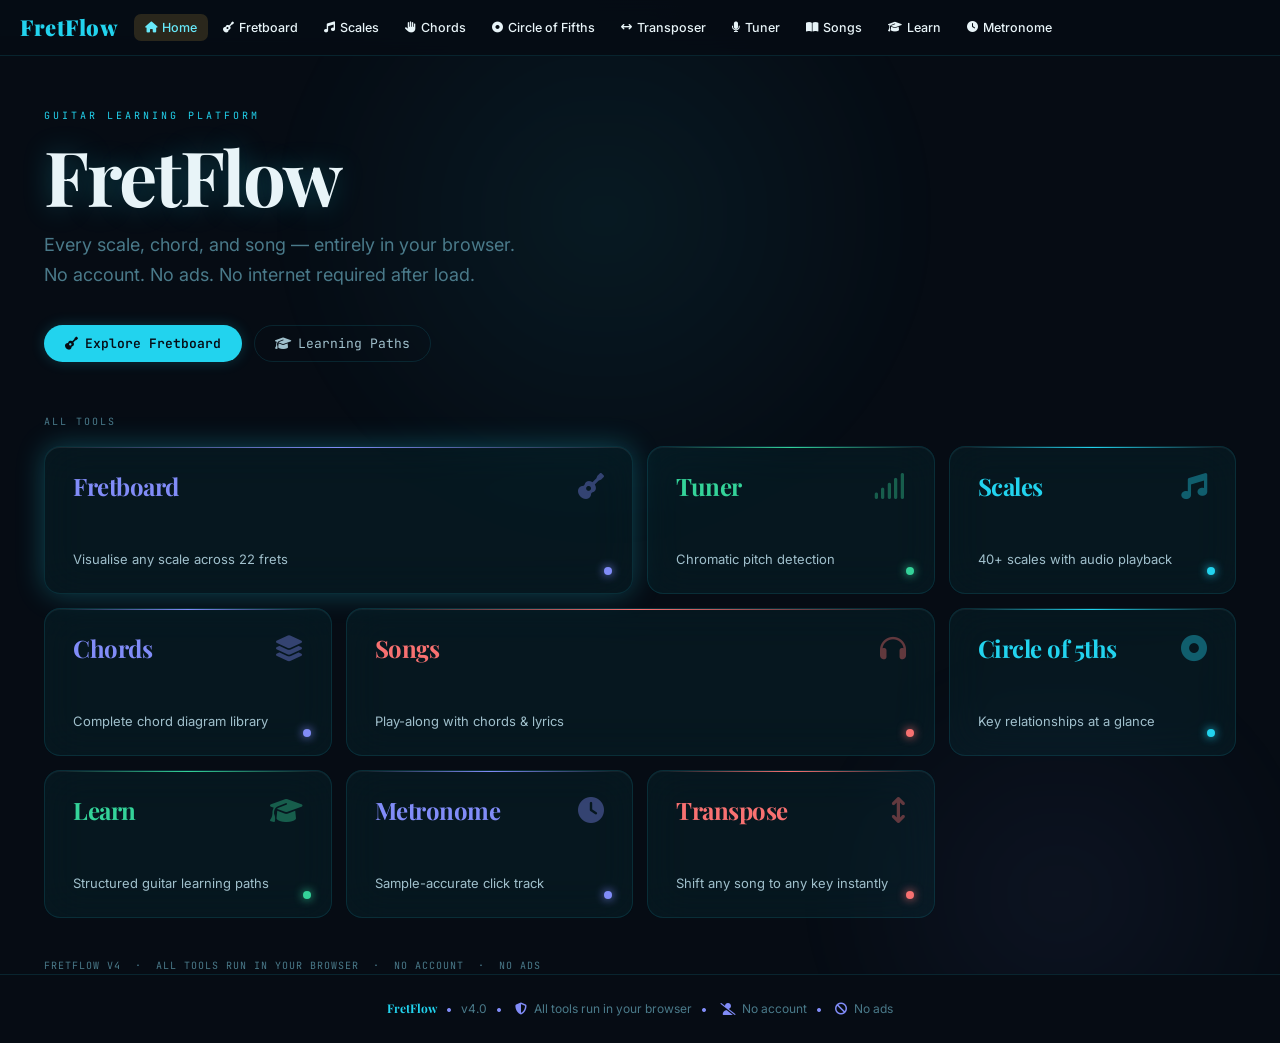
==== fretflow.html @ 8a2d7b0e "Initial commit of FretFlow guitar learning app Co-Authored-By: Claude Sonnet 4.6 <noreply@anthropic." ====
<!DOCTYPE html>
<html lang="en">
<head>
<meta charset="UTF-8">
<meta name="viewport" content="width=device-width, initial-scale=1.0">
<title>FretFlow — Guitar Learning Platform</title>
<link rel="preconnect" href="https://fonts.googleapis.com">
<link rel="preconnect" href="https://fonts.gstatic.com" crossorigin>
<link href="https://fonts.googleapis.com/css2?family=Playfair+Display:wght@400;700;900&family=Inter:wght@300;400;500;600&family=JetBrains+Mono:wght@400;500&display=swap" rel="stylesheet">
<link rel="stylesheet" href="https://cdnjs.cloudflare.com/ajax/libs/font-awesome/6.5.1/css/all.min.css">
<style>
/* ─── DESIGN TOKENS — ARCTIC GLASS ─────────────────────────────────────── */
:root {
  /* Old token names retained so existing CSS still works,
     but they now point to Arctic values. */
  --wood-dark:      #060c14;                  /* page background */
  --wood-mid:       #0c1825;                  /* card base */
  --wood-light:     #122436;                  /* card hover */
  --wood-grain:     #0f1d2e;                  /* button base */
  --wood-highlight: #1a3047;                  /* button hover */
  --mahogany:       #818cf8;                  /* accent dark → indigo */
  --walnut:         #818cf8;                  /* scale-note dots → indigo */
  --maple:          #a0c0cc;                  /* secondary highlight */
  --spruce:         #e8f4f8;                  /* text on dark */
  --cream:          #e8f4f8;                  /* primary text */
  --parchment:      #e8f4f8;                  /* input text */
  --gold:           #22d3ee;                  /* primary accent → cyan */
  --gold-bright:    #67e8f9;                  /* hover accent */
  --gold-glow:      #5eead4;                  /* glow */
  --amber:          #34d399;                  /* secondary → success green */
  --rust:           #f87171;                  /* danger / flamenco */
  --copper:         #818cf8;                  /* tertiary → indigo */
  --string-color:   #22d3ee;                  /* fretboard strings → cyan */
  --text-primary:   #060c14;                  /* on light surfaces */
  --text-sec:       #a0c0cc;
  --text-muted:     #4a7a8a;
  --text-light:     #a0c0cc;
  --text-on-dark:   #e8f4f8;
  --border-warm:    rgba(34,211,238,0.12);
  --border-gold:    rgba(34,211,238,0.30);
}

/* ─── RESET & BASE ──────────────────────────────────────────────────────── */
*, *::before, *::after { box-sizing: border-box; margin: 0; padding: 0; }

html { scroll-behavior: smooth; }

body {
  font-family: 'Inter', sans-serif;
  font-size: 14px;
  background-color: var(--wood-dark);
  background-image:
    radial-gradient(ellipse 80% 50% at 20% 0%,   rgba(34,211,238,0.05) 0%, transparent 60%),
    radial-gradient(ellipse 60% 40% at 90% 100%, rgba(129,140,248,0.04) 0%, transparent 60%);
  background-attachment: fixed;
  color: var(--cream);
  min-height: 100vh;
  line-height: 1.6;
}

/* ─── SCROLLBAR ─────────────────────────────────────────────────────────── */
::-webkit-scrollbar { width: 6px; height: 6px; }
::-webkit-scrollbar-track { background: var(--wood-dark); }
::-webkit-scrollbar-thumb { background: var(--wood-grain); border-radius: 3px; }
::-webkit-scrollbar-thumb:hover { background: var(--walnut); }

/* ─── TYPOGRAPHY ────────────────────────────────────────────────────────── */
h1, h2, h3, h4 { font-family: 'Playfair Display', serif; font-weight: 700; color: var(--cream); }
.mono { font-family: 'JetBrains Mono', monospace; }

/* ─── NAV ───────────────────────────────────────────────────────────────── */
nav {
  position: sticky;
  top: 0;
  z-index: 200;
  background: rgba(6,12,20,0.88);
  backdrop-filter: blur(20px);
  -webkit-backdrop-filter: blur(20px);
  border-bottom: 1px solid var(--border-warm);
  padding: 0 20px;
  display: flex;
  align-items: center;
  gap: 4px;
  min-height: 56px;
  overflow-x: auto;
}

.nav-logo {
  font-family: 'Playfair Display', serif;
  font-weight: 900;
  font-size: 22px;
  color: var(--gold);
  letter-spacing: 0.5px;
  margin-right: 12px;
  white-space: nowrap;
  flex-shrink: 0;
}

.nav-btn {
  display: inline-flex;
  align-items: center;
  gap: 5px;
  padding: 6px 11px;
  border: none;
  background: transparent;
  color: var(--spruce);
  font-family: 'Inter', sans-serif;
  font-size: 12.5px;
  font-weight: 500;
  border-radius: 7px;
  cursor: pointer;
  transition: all 0.2s;
  white-space: nowrap;
  flex-shrink: 0;
}
.nav-btn:hover { background: rgba(212,164,67,0.12); color: var(--gold); }
.nav-btn.active { background: rgba(212,164,67,0.18); color: var(--gold-bright); }
.nav-btn i { font-size: 11px; }

/* ─── SECTIONS ──────────────────────────────────────────────────────────── */
section { display: none; }
section.active { display: block; animation: fadeUp 0.3s ease; }

@keyframes fadeUp {
  from { opacity: 0; transform: translateY(10px); }
  to   { opacity: 1; transform: translateY(0); }
}

.container { max-width: 1200px; margin: 0 auto; padding: 32px 20px; }

/* ─── CARDS ─────────────────────────────────────────────────────────────── */
.card {
  position: relative;
  background: linear-gradient(135deg, var(--wood-mid), var(--wood-light));
  border: 1px solid var(--border-warm);
  border-radius: 12px;
  overflow: hidden;
}
.card::before {
  content: '';
  position: absolute;
  top: 0; left: 0; right: 0;
  height: 1px;
  background: linear-gradient(90deg, transparent, var(--gold), transparent);
}

/* ─── BUTTONS ───────────────────────────────────────────────────────────── */
.btn {
  display: inline-flex;
  align-items: center;
  gap: 7px;
  padding: 9px 18px;
  border: none;
  border-radius: 8px;
  font-family: 'Inter', sans-serif;
  font-size: 13px;
  font-weight: 600;
  cursor: pointer;
  transition: all 0.2s;
  text-decoration: none;
}
.btn-gold {
  background: linear-gradient(135deg, var(--amber), var(--gold));
  color: var(--wood-dark);
}
.btn-gold:hover { background: linear-gradient(135deg, var(--gold), var(--gold-bright)); transform: translateY(-1px); }
.btn-wood {
  background: linear-gradient(135deg, var(--wood-grain), var(--wood-highlight));
  color: var(--cream);
  border: 1px solid var(--border-warm);
}
.btn-wood:hover { border-color: var(--border-gold); transform: translateY(-1px); }
.btn-ghost {
  background: transparent;
  color: var(--text-muted);
  border: 1px solid var(--border-warm);
}
.btn-ghost:hover { border-color: var(--border-gold); color: var(--gold); }

/* ═══════════════════════════════════════════════════════════════════════════
   SECTION 1: HOME
══════════════════════════════════════════════════════════════════════════════ */

/* Hero */
.hero {
  text-align: center;
  padding: 64px 20px 48px;
  position: relative;
  overflow: hidden;
}

/* Animated guitar body silhouette */
.guitar-silhouette {
  width: 180px;
  height: 220px;
  margin: 0 auto 40px;
  position: relative;
  animation: breathe 4s ease-in-out infinite;
}

@keyframes breathe {
  0%, 100% { transform: scale(1); }
  50%       { transform: scale(1.04); }
}

.guitar-body {
  position: absolute;
  left: 50%;
  transform: translateX(-50%);
}
/* Lower bout */
.guitar-body .lower {
  width: 140px;
  height: 130px;
  background: radial-gradient(ellipse at 40% 38%, var(--wood-highlight) 0%, var(--wood-mid) 55%, var(--wood-dark) 100%);
  border-radius: 50%;
  border: 2px solid var(--border-gold);
  top: 88px;
  left: 50%;
  transform: translateX(-50%);
  position: absolute;
  box-shadow: 0 0 32px rgba(212,164,67,0.08), inset 0 1px 0 rgba(212,164,67,0.15);
}
/* Upper bout */
.guitar-body .upper {
  width: 108px;
  height: 100px;
  background: radial-gradient(ellipse at 40% 38%, var(--wood-highlight) 0%, var(--wood-mid) 55%, var(--wood-dark) 100%);
  border-radius: 50%;
  border: 2px solid var(--border-gold);
  top: 12px;
  left: 50%;
  transform: translateX(-50%);
  position: absolute;
  box-shadow: 0 0 24px rgba(212,164,67,0.07), inset 0 1px 0 rgba(212,164,67,0.12);
}
/* Waist */
.guitar-body .waist {
  width: 60px;
  height: 36px;
  background: linear-gradient(180deg, var(--wood-mid) 0%, var(--wood-dark) 100%);
  border-left: 2px solid var(--border-gold);
  border-right: 2px solid var(--border-gold);
  top: 90px;
  left: 50%;
  transform: translateX(-50%);
  position: absolute;
}
/* Sound hole */
.guitar-body .soundhole {
  width: 40px;
  height: 40px;
  background: radial-gradient(circle, #0d0804 60%, var(--wood-dark) 100%);
  border-radius: 50%;
  border: 2px solid var(--border-gold);
  top: 138px;
  left: 50%;
  transform: translateX(-50%);
  position: absolute;
}
/* Neck */
.guitar-body .neck {
  width: 20px;
  height: 52px;
  background: linear-gradient(90deg, var(--wood-grain), var(--wood-mid), var(--wood-grain));
  border: 1px solid var(--border-gold);
  top: -38px;
  left: 50%;
  transform: translateX(-50%);
  position: absolute;
  border-radius: 2px 2px 0 0;
}
/* Headstock */
.guitar-body .headstock {
  width: 30px;
  height: 20px;
  background: linear-gradient(135deg, var(--wood-grain), var(--wood-mid));
  border: 1px solid var(--border-gold);
  top: -56px;
  left: 50%;
  transform: translateX(-50%);
  position: absolute;
  border-radius: 4px 4px 2px 2px;
}
/* Strings */
.guitar-string {
  position: absolute;
  width: 1px;
  background: linear-gradient(180deg, var(--string-color) 0%, rgba(200,168,75,0.4) 100%);
  top: -56px;
  height: 276px;
}

/* Hero text */
.hero-title {
  font-family: 'Playfair Display', serif;
  font-weight: 900;
  font-size: clamp(52px, 9vw, 96px);
  line-height: 1.05;
  background: linear-gradient(135deg, var(--spruce) 0%, var(--gold) 45%, var(--maple) 100%);
  -webkit-background-clip: text;
  -webkit-text-fill-color: transparent;
  background-clip: text;
  margin-bottom: 14px;
  letter-spacing: -1px;
}
.hero-subtitle {
  font-size: 11px;
  font-weight: 600;
  letter-spacing: 3px;
  text-transform: uppercase;
  color: var(--gold);
  margin-bottom: 28px;
}
.hero-divider {
  border: none;
  height: 1px;
  background: linear-gradient(90deg, transparent, var(--gold), transparent);
  max-width: 400px;
  margin: 0 auto;
}

/* Tools grid */
.tools-section {
  padding: 40px 20px 60px;
  max-width: 1100px;
  margin: 0 auto;
}
.tools-heading {
  font-family: 'Playfair Display', serif;
  font-size: 18px;
  color: var(--spruce);
  margin-bottom: 20px;
  opacity: 0.7;
  text-align: center;
  letter-spacing: 1px;
  text-transform: uppercase;
  font-size: 11px;
  font-weight: 600;
}

.tools-grid {
  display: grid;
  grid-template-columns: repeat(auto-fill, minmax(145px, 1fr));
  gap: 16px;
}

.tool-card {
  position: relative;
  background: linear-gradient(135deg, var(--wood-mid), var(--wood-light));
  border: 1px solid var(--border-warm);
  border-radius: 12px;
  padding: 20px 16px 18px;
  cursor: pointer;
  transition: all 0.25s;
  text-align: center;
  overflow: hidden;
}
.tool-card::before {
  content: '';
  position: absolute;
  top: 0; left: 0; right: 0;
  height: 1px;
  background: linear-gradient(90deg, transparent, var(--gold), transparent);
}
.tool-card:hover {
  transform: translateY(-3px);
  border-color: var(--border-gold);
  box-shadow: 0 8px 24px rgba(212,164,67,0.12), 0 0 0 1px rgba(212,164,67,0.15);
}

.tool-icon-box {
  width: 48px;
  height: 48px;
  border-radius: 10px;
  background: linear-gradient(135deg, var(--wood-grain), var(--wood-highlight));
  border: 1px solid var(--border-gold);
  display: flex;
  align-items: center;
  justify-content: center;
  margin: 0 auto 12px;
  transition: all 0.25s;
}
.tool-card:hover .tool-icon-box {
  background: linear-gradient(135deg, var(--amber), var(--gold));
  box-shadow: 0 4px 12px rgba(212,164,67,0.25);
}
.tool-icon-box i {
  font-size: 18px;
  color: var(--gold);
  transition: color 0.25s;
}
.tool-card:hover .tool-icon-box i { color: var(--wood-dark); }

.tool-name {
  font-family: 'Playfair Display', serif;
  font-size: 14px;
  font-weight: 700;
  color: var(--cream);
  margin-bottom: 5px;
  line-height: 1.2;
}
.tool-desc {
  font-size: 11px;
  color: var(--text-muted);
  line-height: 1.4;
}

/* ─── FOOTER ────────────────────────────────────────────────────────────── */
footer {
  text-align: center;
  padding: 24px 20px;
  border-top: 1px solid var(--border-warm);
  color: var(--text-muted);
  font-size: 12px;
}
footer span { color: var(--gold); font-family: 'Playfair Display', serif; font-weight: 700; }
footer i { color: var(--walnut); margin: 0 4px; }

/* ═══════════════════════════════════════════════════════════════════════════
   SECTION 2: FRETBOARD
══════════════════════════════════════════════════════════════════════════════ */
.fb-header {
  display: flex;
  align-items: center;
  gap: 12px;
  margin-bottom: 24px;
  flex-wrap: wrap;
}
.fb-header h2 {
  font-family: 'Playfair Display', serif;
  font-size: 26px;
  color: var(--cream);
  flex: 1;
}

.fb-controls {
  display: flex;
  align-items: flex-end;
  gap: 16px;
  flex-wrap: wrap;
  margin-bottom: 20px;
  padding: 16px 20px;
  background: linear-gradient(135deg, var(--wood-mid), var(--wood-light));
  border: 1px solid var(--border-warm);
  border-radius: 10px;
  position: relative;
}
.fb-controls::before {
  content: '';
  position: absolute;
  top: 0; left: 0; right: 0; height: 1px;
  background: linear-gradient(90deg, transparent, var(--gold), transparent);
}

.ctrl-group { display: flex; flex-direction: column; gap: 5px; }
.ctrl-group label {
  font-size: 10px;
  font-weight: 600;
  letter-spacing: 1.5px;
  text-transform: uppercase;
  color: var(--text-muted);
}

.ctrl-select {
  background: var(--wood-dark);
  color: var(--cream);
  border: 1px solid var(--border-warm);
  border-radius: 7px;
  padding: 7px 10px;
  font-family: 'JetBrains Mono', monospace;
  font-size: 13px;
  cursor: pointer;
  outline: none;
  transition: border-color 0.2s;
  min-width: 100px;
}
.ctrl-select:hover, .ctrl-select:focus { border-color: var(--border-gold); }
.ctrl-select option, .ctrl-select optgroup { background: var(--wood-dark); }

.view-toggle { display: flex; border-radius: 7px; overflow: hidden; border: 1px solid var(--border-warm); }
.toggle-btn {
  padding: 7px 14px;
  background: var(--wood-dark);
  color: var(--text-muted);
  border: none;
  font-family: 'Inter', sans-serif;
  font-size: 12px;
  font-weight: 500;
  cursor: pointer;
  transition: all 0.2s;
  border-right: 1px solid var(--border-warm);
}
.toggle-btn:last-child { border-right: none; }
.toggle-btn:hover { background: var(--wood-grain); color: var(--cream); }
.toggle-btn.active { background: linear-gradient(135deg, var(--amber), var(--gold)); color: var(--wood-dark); font-weight: 700; }

.fb-scroll-wrap {
  overflow-x: auto;
  overflow-y: hidden;
  border-radius: 10px;
  border: 1px solid var(--border-warm);
  background: var(--wood-dark);
  padding: 8px 0 4px;
  position: relative;
}
.fb-scroll-wrap::before {
  content: '';
  position: absolute;
  top: 0; left: 0; right: 0; height: 1px;
  background: linear-gradient(90deg, transparent, var(--gold), transparent);
}

#fb-container { display: block; }

.fb-legend {
  display: flex;
  gap: 20px;
  align-items: center;
  margin-top: 14px;
  padding: 10px 14px;
  background: rgba(45,26,14,0.5);
  border-radius: 8px;
  border: 1px solid var(--border-warm);
  width: fit-content;
}
.legend-item {
  display: flex;
  align-items: center;
  gap: 8px;
  font-size: 12px;
  color: var(--text-muted);
}
.legend-dot {
  width: 22px; height: 22px; border-radius: 50%;
}
.legend-dot.root {
  background: radial-gradient(circle at 40% 35%, #67e8f9, #0e7490);
  border: 1.5px solid var(--gold);
  box-shadow: 0 0 6px rgba(34,211,238,0.4);
}
.legend-dot.scale-note {
  background: radial-gradient(circle at 40% 35%, #1a3047, #060c14);
  border: 1.5px solid #1a3047;
}

/* ═══════════════════════════════════════════════════════════════════════════
   SECTION 3: SCALES LIBRARY
══════════════════════════════════════════════════════════════════════════════ */
.scales-filters {
  display: flex;
  flex-direction: column;
  gap: 10px;
  margin-bottom: 24px;
  padding: 16px 20px;
  background: linear-gradient(135deg, var(--wood-mid), var(--wood-light));
  border: 1px solid var(--border-warm);
  border-radius: 10px;
  position: relative;
}
.scales-filters::before {
  content: '';
  position: absolute;
  top: 0; left: 0; right: 0; height: 1px;
  background: linear-gradient(90deg, transparent, var(--gold), transparent);
}
.filter-row { display: flex; align-items: center; gap: 10px; flex-wrap: wrap; }
.filter-label {
  font-size: 10px; font-weight: 600; letter-spacing: 1.5px;
  text-transform: uppercase; color: var(--text-muted);
  min-width: 68px; flex-shrink: 0;
}
.filter-pill {
  padding: 5px 13px; border-radius: 20px;
  border: 1px solid var(--border-warm);
  background: var(--wood-dark);
  color: var(--text-muted);
  font-family: 'Inter', sans-serif; font-size: 12px; font-weight: 500;
  cursor: pointer; transition: all 0.2s; white-space: nowrap;
}
.filter-pill:hover { border-color: var(--border-gold); color: var(--cream); }
.filter-pill.active {
  background: linear-gradient(135deg, var(--amber), var(--gold));
  color: var(--wood-dark); border-color: transparent; font-weight: 700;
}

.scales-grid {
  display: grid;
  grid-template-columns: repeat(auto-fill, minmax(200px, 1fr));
  gap: 14px;
  margin-bottom: 24px;
}
.scale-card {
  position: relative;
  background: linear-gradient(135deg, var(--wood-mid), var(--wood-light));
  border: 1px solid var(--border-warm);
  border-radius: 12px;
  padding: 16px;
  cursor: pointer;
  transition: all 0.22s;
  overflow: hidden;
}
.scale-card::before {
  content: '';
  position: absolute;
  top: 0; left: 0; right: 0; height: 1px;
  background: linear-gradient(90deg, transparent, var(--gold), transparent);
}
.scale-card:hover {
  transform: translateY(-2px);
  border-color: var(--border-gold);
  box-shadow: 0 6px 20px rgba(212,164,67,0.1);
}
.scale-card.selected { border-color: var(--gold); box-shadow: 0 0 0 1px var(--gold); }

.scale-card-name {
  font-family: 'Playfair Display', serif;
  font-size: 15px; font-weight: 700;
  color: var(--cream); margin-bottom: 8px; line-height: 1.2;
}
.scale-badges { display: flex; flex-wrap: wrap; gap: 4px; margin-bottom: 9px; }
.badge {
  font-size: 10px; font-weight: 600; padding: 2px 7px;
  border-radius: 10px; letter-spacing: 0.5px;
}
.badge-genre  { background: rgba(194,124,42,0.25); color: var(--amber); border: 1px solid rgba(194,124,42,0.3); }
.badge-diff-beginner     { background: rgba(60,140,60,0.2);  color: #7dcf7d; border: 1px solid rgba(60,140,60,0.3); }
.badge-diff-intermediate { background: rgba(212,164,67,0.2); color: var(--gold); border: 1px solid rgba(212,164,67,0.3); }
.badge-diff-advanced     { background: rgba(181,78,26,0.2);  color: var(--rust); border: 1px solid rgba(181,78,26,0.3); }
.badge-type  { background: rgba(139,94,60,0.2); color: var(--maple); border: 1px solid rgba(139,94,60,0.3); }

.scale-card-notes {
  font-family: 'JetBrains Mono', monospace;
  font-size: 11px; color: var(--text-light);
  margin-bottom: 7px; line-height: 1.5;
  letter-spacing: 0.3px;
}
.scale-card-desc {
  font-size: 11px; color: var(--text-muted); line-height: 1.4;
}

/* Detail panel */
.scale-detail {
  position: relative;
  background: linear-gradient(135deg, var(--wood-mid), var(--wood-light));
  border: 1px solid var(--border-gold);
  border-radius: 14px;
  padding: 24px 28px;
  margin-bottom: 8px;
  overflow: hidden;
  animation: fadeUp 0.25s ease;
}
.scale-detail::before {
  content: '';
  position: absolute;
  top: 0; left: 0; right: 0; height: 2px;
  background: linear-gradient(90deg, transparent, var(--gold), var(--gold-bright), transparent);
}
.detail-name {
  font-family: 'Playfair Display', serif;
  font-size: 26px; font-weight: 900;
  color: var(--cream); margin-bottom: 16px;
}
.note-pills { display: flex; flex-wrap: wrap; gap: 8px; margin-bottom: 20px; }
.note-pill {
  padding: 6px 14px; border-radius: 20px;
  font-family: 'JetBrains Mono', monospace;
  font-size: 13px; font-weight: 600;
}
.note-pill.root {
  background: linear-gradient(135deg, var(--amber), var(--gold));
  color: var(--wood-dark); border: none;
  box-shadow: 0 2px 8px rgba(212,164,67,0.3);
}
.note-pill.other {
  background: linear-gradient(135deg, var(--wood-grain), var(--wood-highlight));
  color: var(--spruce);
  border: 1px solid var(--border-warm);
}
.detail-actions { display: flex; gap: 10px; flex-wrap: wrap; margin-bottom: 16px; }
.detail-desc { font-size: 13px; color: var(--text-light); line-height: 1.6; }

.scales-empty {
  text-align: center; padding: 48px 20px;
  color: var(--text-muted); grid-column: 1 / -1;
}
.scales-empty i { font-size: 36px; color: var(--wood-grain); display: block; margin-bottom: 12px; }

/* ═══════════════════════════════════════════════════════════════════════════
   SECTION 4: CHORD EXPLORER
══════════════════════════════════════════════════════════════════════════════ */
.chords-controls {
  display: flex; flex-wrap: wrap; gap: 12px;
  align-items: center; margin-bottom: 20px;
}
.chord-search {
  flex: 1; min-width: 180px; padding: 9px 14px;
  background: var(--wood-dark); color: var(--cream);
  border: 1px solid var(--border-warm); border-radius: 8px;
  font-family: 'Inter', sans-serif; font-size: 13px; outline: none;
  transition: border-color 0.2s;
}
.chord-search:focus { border-color: var(--border-gold); }
.chord-search::placeholder { color: var(--text-muted); }
.chord-type-row {
  display: flex; gap: 6px; flex-wrap: wrap;
  margin-bottom: 20px;
}
.chords-grid {
  display: grid;
  grid-template-columns: repeat(auto-fill, minmax(118px, 1fr));
  gap: 12px;
}
.chord-card {
  position: relative;
  background: linear-gradient(135deg, var(--wood-mid), var(--wood-light));
  border: 1px solid var(--border-warm);
  border-radius: 11px; padding: 10px 8px 8px;
  cursor: pointer; transition: all 0.22s;
  text-align: center; overflow: hidden;
  display: flex; flex-direction: column; align-items: center;
}
.chord-card::before {
  content: ''; position: absolute; top: 0; left: 0; right: 0; height: 1px;
  background: linear-gradient(90deg, transparent, var(--gold), transparent);
}
.chord-card:hover {
  transform: translateY(-2px); border-color: var(--border-gold);
  box-shadow: 0 6px 18px rgba(212,164,67,0.12);
}
.chord-card:active { transform: translateY(0); }
.barre-badge {
  position: absolute; top: 6px; right: 6px;
  background: rgba(212,164,67,0.2); color: var(--gold);
  border: 1px solid rgba(212,164,67,0.4);
  font-size: 8px; font-family: 'JetBrains Mono', monospace;
  font-weight: 600; padding: 1px 5px; border-radius: 6px;
}
.chord-card-name {
  font-family: 'Playfair Display', serif;
  font-size: 15px; font-weight: 700;
  color: var(--gold); margin-bottom: 2px; line-height: 1.1;
}
.chord-type-label {
  font-family: 'JetBrains Mono', monospace;
  font-size: 9px; color: var(--text-muted); margin-bottom: 6px;
}
.chord-diagram { width: 80px; height: 98px; flex-shrink: 0; }
.chord-fingering {
  font-family: 'JetBrains Mono', monospace;
  font-size: 9px; color: var(--text-muted);
  margin-top: 5px; letter-spacing: 0.5px;
}
.variant-nav {
  display: flex; align-items: center; justify-content: center;
  gap: 8px; margin-top: 8px; padding-top: 7px;
  border-top: 1px solid rgba(212,164,67,0.12);
  width: 100%;
}
.variant-arrow {
  width: 22px; height: 22px; border-radius: 50%;
  border: 1px solid var(--border-warm);
  background: var(--wood-dark); color: var(--gold);
  font-size: 9px; cursor: pointer; transition: all 0.18s;
  display: flex; align-items: center; justify-content: center;
  padding: 0;
}
.variant-arrow:hover {
  background: linear-gradient(135deg, var(--amber), var(--gold));
  color: var(--wood-dark); border-color: transparent;
  transform: scale(1.1);
}
.variant-arrow:active { transform: scale(0.95); }
.variant-counter {
  font-family: 'JetBrains Mono', monospace;
  font-size: 9px; color: var(--gold);
  font-weight: 600; min-width: 32px; text-align: center;
}

/* ═══════════════════════════════════════════════════════════════════════════
   SECTION 5: CIRCLE OF FIFTHS
══════════════════════════════════════════════════════════════════════════════ */
.cof-layout {
  display: flex; gap: 32px; align-items: flex-start;
  flex-wrap: wrap; justify-content: center;
}
#cof-canvas { cursor: pointer; border-radius: 50%; display: block; }
.cof-info {
  flex: 1; min-width: 260px; max-width: 400px;
}
.cof-key-title {
  font-family: 'Playfair Display', serif;
  font-size: 32px; font-weight: 900; color: var(--cream);
  margin-bottom: 6px;
}
.cof-relative-box {
  background: linear-gradient(135deg, var(--wood-mid), var(--wood-light));
  border: 1px solid var(--border-warm); border-radius: 10px;
  padding: 12px 16px; margin-bottom: 16px; position: relative;
}
.cof-relative-box::before {
  content: ''; position: absolute; top: 0; left: 0; right: 0; height: 1px;
  background: linear-gradient(90deg, transparent, var(--gold), transparent);
}
.cof-diatonic-grid {
  display: grid; grid-template-columns: repeat(4, 1fr);
  gap: 6px; margin-bottom: 16px;
}
.cof-chord-cell {
  background: linear-gradient(135deg, var(--wood-mid), var(--wood-light));
  border: 1px solid var(--border-warm); border-radius: 8px;
  padding: 8px 4px; text-align: center; cursor: pointer;
  transition: all 0.2s;
}
.cof-chord-cell:hover { border-color: var(--border-gold); transform: translateY(-1px); }
.cof-roman { font-size: 9px; color: var(--text-muted); letter-spacing: 0.5px; }
.cof-chord-name { font-family: 'Playfair Display', serif; font-size: 13px; color: var(--gold); font-weight: 700; }
.cof-quality { font-size: 9px; color: var(--text-muted); }
.cof-neighbours { font-size: 12px; color: var(--text-muted); margin-bottom: 14px; }
.cof-placeholder {
  display: flex; flex-direction: column; align-items: center;
  justify-content: center; padding: 40px 20px;
  color: var(--text-muted); text-align: center;
}
.cof-placeholder i { font-size: 28px; color: var(--wood-grain); margin-bottom: 12px; }

/* ═══════════════════════════════════════════════════════════════════════════
   SECTION 6: CHORD TRANSPOSER
══════════════════════════════════════════════════════════════════════════════ */
.trp-top {
  display: flex; flex-wrap: wrap; gap: 12px;
  align-items: center; margin-bottom: 20px;
}
.trp-key-display {
  font-family: 'Playfair Display', serif;
  font-size: 28px; font-weight: 900; color: var(--gold);
  min-width: 60px;
}
.trp-shift-btns { display: flex; gap: 6px; flex-wrap: wrap; }
.trp-shift-btn {
  padding: 7px 13px; border-radius: 7px;
  border: 1px solid var(--border-warm);
  background: var(--wood-dark); color: var(--cream);
  font-family: 'JetBrains Mono', monospace; font-size: 12px;
  font-weight: 600; cursor: pointer; transition: all 0.2s;
}
.trp-shift-btn:hover { border-color: var(--border-gold); background: var(--wood-grain); }
.trp-two-col {
  display: grid; grid-template-columns: 1fr 1fr; gap: 16px;
}
@media (max-width: 640px) { .trp-two-col { grid-template-columns: 1fr; } }
.trp-panel {
  display: flex; flex-direction: column; gap: 8px;
}
.trp-label {
  font-size: 10px; font-weight: 600; letter-spacing: 1.5px;
  text-transform: uppercase; color: var(--text-muted);
}
.trp-textarea {
  width: 100%; min-height: 260px; padding: 14px;
  background: var(--wood-dark); color: var(--parchment);
  border: 1px solid var(--border-warm); border-radius: 8px;
  font-family: 'JetBrains Mono', monospace; font-size: 13px;
  line-height: 1.8; resize: vertical; outline: none;
  transition: border-color 0.2s;
}
.trp-textarea:focus { border-color: var(--border-gold); }
.trp-output {
  width: 100%; min-height: 260px; padding: 14px;
  background: var(--wood-dark); color: var(--parchment);
  border: 1px solid var(--border-warm); border-radius: 8px;
  font-family: 'JetBrains Mono', monospace; font-size: 13px;
  line-height: 1.8; white-space: pre-wrap; overflow-y: auto;
}
.chord-hl { color: var(--gold-bright); font-weight: 700; }
.trp-detect-banner {
  padding: 10px 14px; border-radius: 8px;
  background: rgba(212,164,67,0.1); border: 1px solid var(--border-gold);
  font-size: 13px; color: var(--gold); display: none;
}

/* ═══════════════════════════════════════════════════════════════════════════
   SECTION 7: TUNER
══════════════════════════════════════════════════════════════════════════════ */
.tuner-wrap {
  display: flex; justify-content: center; padding: 12px 0 40px;
}
.tuner-card {
  width: 100%; max-width: 400px;
  background: linear-gradient(135deg, var(--wood-mid), var(--wood-light));
  border: 1px solid var(--border-warm); border-radius: 16px;
  padding: 28px 24px 24px; position: relative; overflow: hidden;
}
.tuner-card::before {
  content: ''; position: absolute; top: 0; left: 0; right: 0; height: 2px;
  background: linear-gradient(90deg, transparent, var(--gold), var(--gold-bright), transparent);
}
.tuner-note-row {
  text-align: center; margin-bottom: 6px;
}
.tuner-note {
  font-family: 'Playfair Display', serif;
  font-size: 72px; font-weight: 900; line-height: 1;
  color: var(--cream); transition: color 0.15s; letter-spacing: -2px;
}
.tuner-note.in-tune { color: #4daf4d; }
.tuner-note.close   { color: var(--gold); }
.tuner-note.off     { color: var(--rust); }
.tuner-freq {
  font-family: 'JetBrains Mono', monospace;
  font-size: 13px; color: var(--text-muted); margin-bottom: 2px; text-align: center;
}
.tuner-cents {
  font-size: 12px; color: var(--text-light); text-align: center; min-height: 18px;
}
#tuner-canvas {
  display: block; margin: 12px auto 8px; border-radius: 4px;
}
.tuner-status {
  display: flex; align-items: center; justify-content: center;
  gap: 8px; font-size: 12px; color: var(--text-muted); margin-bottom: 14px;
}
.status-dot {
  width: 8px; height: 8px; border-radius: 50%;
  background: var(--wood-grain); flex-shrink: 0; transition: background 0.3s;
}
.status-dot.live { background: #d04040; animation: pulse-dot 1s ease-in-out infinite; }
@keyframes pulse-dot {
  0%,100% { opacity: 1; } 50% { opacity: 0.4; }
}
.string-selectors {
  display: flex; gap: 6px; justify-content: center;
  flex-wrap: wrap; margin: 14px 0 8px;
}
.string-btn {
  padding: 5px 10px; border-radius: 7px;
  border: 1px solid var(--border-warm);
  background: var(--wood-dark); color: var(--text-muted);
  font-family: 'JetBrains Mono', monospace; font-size: 11px;
  cursor: pointer; transition: all 0.2s; white-space: nowrap;
}
.string-btn:hover { border-color: var(--border-gold); color: var(--cream); }
.string-btn.active { background: linear-gradient(135deg,var(--amber),var(--gold)); color: var(--wood-dark); border-color: transparent; font-weight: 700; }
.tuner-target {
  text-align: center; font-size: 11px;
  color: var(--text-muted); min-height: 16px; margin-bottom: 10px;
}
.alt-tunings-label {
  font-size: 10px; font-weight: 600; letter-spacing: 1.5px;
  text-transform: uppercase; color: var(--text-muted);
  text-align: center; margin-bottom: 8px;
}
.alt-tunings {
  display: flex; flex-wrap: wrap; gap: 6px; justify-content: center;
}
.alt-btn {
  padding: 4px 10px; border-radius: 6px;
  border: 1px solid var(--border-warm);
  background: var(--wood-dark); color: var(--text-muted);
  font-family: 'Inter', sans-serif; font-size: 11px;
  cursor: pointer; transition: all 0.2s;
}
.alt-btn:hover { border-color: var(--border-gold); color: var(--cream); }
.alt-btn.active { border-color: var(--gold); color: var(--gold); }

/* ═══════════════════════════════════════════════════════════════════════════
   SECTION 8: SONG LIBRARY
══════════════════════════════════════════════════════════════════════════════ */
.songs-top { display:flex; flex-wrap:wrap; gap:10px; align-items:center; margin-bottom:16px; }
.song-search {
  flex:1; min-width:180px; padding:8px 14px;
  background:var(--wood-dark); color:var(--cream);
  border:1px solid var(--border-warm); border-radius:8px;
  font-family:'Inter',sans-serif; font-size:13px; outline:none; transition:border-color .2s;
}
.song-search:focus { border-color:var(--border-gold); }
.song-search::placeholder { color:var(--text-muted); }
.diff-pills { display:flex; gap:6px; flex-wrap:wrap; }
.diff-pill {
  padding:5px 12px; border-radius:16px; font-size:11px; font-weight:600;
  border:1px solid var(--border-warm); background:var(--wood-dark);
  color:var(--text-muted); cursor:pointer; transition:all .2s;
}
.diff-pill:hover { border-color:var(--border-gold); color:var(--cream); }
.diff-pill.active { background:linear-gradient(135deg,var(--amber),var(--gold)); color:var(--wood-dark); border-color:transparent; }

.genre-tabs {
  display:flex; gap:7px; overflow-x:auto; padding-bottom:4px;
  margin-bottom:18px; scrollbar-width:none;
}
.genre-tabs::-webkit-scrollbar { display:none; }
.genre-tab {
  padding:7px 16px; border-radius:20px; white-space:nowrap;
  border:1px solid var(--border-warm); background:var(--wood-dark);
  color:var(--text-muted); font-size:12px; font-weight:600;
  cursor:pointer; transition:all .2s; flex-shrink:0;
}
.genre-tab:hover { border-color:var(--border-gold); color:var(--cream); }
.genre-tab.active { background:linear-gradient(135deg,var(--amber),var(--gold)); color:var(--wood-dark); border-color:transparent; }

.songs-grid {
  display:grid; grid-template-columns:repeat(auto-fill, minmax(225px,1fr));
  gap:14px; margin-bottom:20px;
}
.song-card {
  position:relative; border-radius:12px; overflow:hidden;
  background:linear-gradient(135deg,var(--wood-mid),var(--wood-light));
  border:1px solid var(--border-warm); cursor:pointer;
  transition:all .22s; padding:14px 14px 12px 18px;
}
.song-card::after {
  content:''; position:absolute; top:0; left:0; bottom:0; width:3px;
}
.song-card:hover { transform:translateY(-2px); border-color:var(--border-gold); box-shadow:0 6px 18px rgba(212,164,67,.1); }
.song-card.selected { border-color:var(--gold); }

.song-genre-acoustic::after  { background:linear-gradient(180deg,#34d399,#0e7490); }
.song-genre-rock::after      { background:linear-gradient(180deg,#f87171,#7f1d1d); }
.song-genre-pop::after       { background:linear-gradient(180deg,#22d3ee,#0e7490); }
.song-genre-blues::after     { background:linear-gradient(180deg,#818cf8,#3730a3); }
.song-genre-jazz::after      { background:linear-gradient(180deg,#fbbf24,#92400e); }
.song-genre-folk::after      { background:linear-gradient(180deg,#a0c0cc,#4a7a8a); }
.song-genre-country::after   { background:linear-gradient(180deg,#fbbf24,#a16207); }
.song-genre-metal::after     { background:linear-gradient(180deg,#4a7a8a,#1a3047); }
.song-genre-classical::after { background:linear-gradient(180deg,#e8f4f8,#a0c0cc); }
.song-genre-flamenco::after  { background:linear-gradient(180deg,#f87171,#7f1d1d); }

.song-title { font-family:'Playfair Display',serif; font-size:14px; font-weight:700; color:var(--cream); margin-bottom:2px; line-height:1.25; }
.song-artist { font-size:11px; color:var(--text-muted); margin-bottom:8px; }
.song-chords {
  font-family:'JetBrains Mono',monospace; font-size:10px; color:var(--gold);
  white-space:nowrap; overflow:hidden; text-overflow:ellipsis; margin-bottom:7px;
}
.song-meta { display:flex; gap:6px; flex-wrap:wrap; align-items:center; }
.song-meta-item { font-size:10px; color:var(--text-muted); }
.diff-badge {
  font-size:9px; font-weight:700; padding:2px 7px; border-radius:8px;
}
.diff-easy   { background:rgba(74,154,74,.2); color:#4daf4d; border:1px solid rgba(74,154,74,.3); }
.diff-medium { background:rgba(212,164,67,.2); color:var(--gold); border:1px solid rgba(212,164,67,.3); }
.diff-hard   { background:rgba(181,78,26,.2); color:var(--rust); border:1px solid rgba(181,78,26,.3); }

/* Play-along panel */
.play-panel {
  background:linear-gradient(135deg,var(--wood-mid),var(--wood-light));
  border:1px solid var(--border-gold); border-radius:14px;
  padding:24px; margin-bottom:24px; position:relative; overflow:hidden;
  animation:fadeUp .25s ease;
}
.play-panel::before {
  content:''; position:absolute; top:0; left:0; right:0; height:2px;
  background:linear-gradient(90deg,transparent,var(--gold),var(--gold-bright),transparent);
}
.play-song-title { font-family:'Playfair Display',serif; font-size:22px; font-weight:900; color:var(--cream); }
.play-song-artist { font-size:12px; color:var(--text-muted); margin-bottom:10px; }
.play-strum {
  display:inline-block; font-family:'JetBrains Mono',monospace;
  font-size:12px; color:var(--amber); background:rgba(194,124,42,.1);
  border:1px solid rgba(194,124,42,.3); border-radius:6px;
  padding:4px 12px; margin-bottom:16px;
}
.play-section-label {
  font-size:10px; font-weight:700; letter-spacing:2px; text-transform:uppercase;
  color:var(--amber); margin:16px 0 6px;
}
.play-chord-line {
  font-family:'JetBrains Mono',monospace; font-size:13px; color:var(--gold);
  white-space:pre; margin-bottom:2px; line-height:1.4;
}
.play-lyric-line {
  font-size:13px; color:var(--spruce); margin-bottom:10px; line-height:1.5;
}
.play-actions { display:flex; gap:8px; flex-wrap:wrap; margin-top:16px; }

/* Pagination */
.pagination { display:flex; gap:6px; flex-wrap:wrap; margin-top:4px; }
.page-btn {
  width:34px; height:34px; border-radius:8px; display:flex; align-items:center;
  justify-content:center; border:1px solid var(--border-warm);
  background:var(--wood-dark); color:var(--text-muted);
  font-size:12px; font-weight:600; cursor:pointer; transition:all .2s;
}
.page-btn:hover { border-color:var(--border-gold); color:var(--cream); }
.page-btn.active { background:linear-gradient(135deg,var(--amber),var(--gold)); color:var(--wood-dark); border-color:transparent; }

/* Flamenco sub-module */
.flamenco-module { margin-top:32px; }
.flamenco-title { font-family:'Playfair Display',serif; font-size:18px; color:var(--maple); margin-bottom:14px; }
.flamenco-grid { display:grid; grid-template-columns:repeat(auto-fill,minmax(200px,1fr)); gap:12px; }
.flamenco-card {
  background:linear-gradient(135deg,var(--wood-mid),var(--wood-light));
  border:1px solid rgba(181,78,26,.3); border-radius:12px; padding:16px; overflow:hidden; position:relative;
}
.flamenco-card::before { content:''; position:absolute; top:0; left:0; right:0; height:1px; background:linear-gradient(90deg,transparent,var(--rust),transparent); }
.flamenco-card-name { font-family:'Playfair Display',serif; font-size:14px; color:var(--rust); margin-bottom:4px; }
.flamenco-card-desc { font-size:11px; color:var(--text-muted); margin-bottom:10px; line-height:1.4; }
.compas-row { display:flex; gap:3px; flex-wrap:wrap; }
.compas-beat {
  width:20px; height:20px; border-radius:4px; display:flex; align-items:center; justify-content:center;
  font-family:'JetBrains Mono',monospace; font-size:8px; font-weight:700;
  background:var(--wood-dark); color:var(--text-muted); border:1px solid rgba(92,58,32,.5);
}
.compas-beat.strong { background:linear-gradient(135deg,var(--rust),var(--mahogany)); color:var(--cream); border-color:var(--rust); }

/* ═══════════════════════════════════════════════════════════════════════════
   SECTION 9: LEARNING PATHS
══════════════════════════════════════════════════════════════════════════════ */
.path-tabs { display:flex; gap:6px; flex-wrap:wrap; margin-bottom:16px; }
.path-tab {
  padding:8px 18px; border-radius:8px; border:1px solid var(--border-warm);
  background:var(--wood-dark); color:var(--text-muted);
  font-family:'Inter',sans-serif; font-size:13px; font-weight:600;
  cursor:pointer; transition:all .2s;
}
.path-tab:hover { border-color:var(--border-gold); color:var(--cream); }
.path-tab.active { background:linear-gradient(135deg,var(--amber),var(--gold)); color:var(--wood-dark); border-color:transparent; }

.progress-wrap { margin-bottom:20px; }
.progress-label { display:flex; justify-content:space-between; font-size:11px; color:var(--text-muted); margin-bottom:6px; }
.progress-track {
  height:6px; background:var(--wood-dark); border-radius:3px; overflow:hidden;
  border:1px solid rgba(92,58,32,.4);
}
.progress-fill {
  height:100%; border-radius:3px;
  background:linear-gradient(90deg,var(--amber),var(--gold));
  transition:width .5s ease;
}

.lesson-list { display:flex; flex-direction:column; gap:10px; }
.lesson-item {
  display:flex; flex-direction:column;
  background:linear-gradient(135deg,var(--wood-mid),var(--wood-light));
  border:1px solid var(--border-warm); border-radius:12px;
  cursor:pointer; transition:all .22s; position:relative; overflow:hidden;
}
.lesson-item::before { content:''; position:absolute; top:0; left:0; right:0; height:1px; background:linear-gradient(90deg,transparent,rgba(34,211,238,.2),transparent); }
.lesson-item:hover { border-color:var(--border-gold); }
.lesson-item.done { background:linear-gradient(135deg,rgba(52,211,153,.1),rgba(34,211,238,.06)); border-color:rgba(52,211,153,.3); }
.lesson-item.open { border-color:var(--border-gold); box-shadow:0 0 0 1px rgba(34,211,238,0.20); }

.lesson-row {
  display:flex; align-items:center; gap:14px;
  padding:14px 16px;
}

.lesson-num {
  width:36px; height:36px; border-radius:50%; display:flex; align-items:center; justify-content:center;
  background:linear-gradient(135deg,var(--wood-grain),var(--wood-highlight));
  border:1px solid var(--border-warm); flex-shrink:0;
  font-family:'JetBrains Mono',monospace; font-size:13px; color:var(--text-muted); font-weight:700;
}
.lesson-item.done .lesson-num { background:linear-gradient(135deg,#34d399,#0e7490); border-color:rgba(52,211,153,.5); color:#060c14; }

.lesson-body { flex:1; min-width:0; }
.lesson-title { font-family:'Playfair Display',serif; font-size:15px; color:var(--cream); font-weight:700; margin-bottom:3px; }
.lesson-item.done .lesson-title { color:#5eead4; }
.lesson-meta { font-size:11px; color:var(--text-muted); }
.lesson-badge {
  font-size:9px; font-weight:700; padding:3px 8px; border-radius:8px;
  background:rgba(34,211,238,.15); color:var(--gold); border:1px solid rgba(34,211,238,.3); flex-shrink:0;
}
.ls-chevron {
  color: var(--text-muted); font-size: 12px; flex-shrink: 0;
  transition: transform 0.2s, color 0.2s;
}
.lesson-item.open .ls-chevron { color: var(--gold); }

/* Expanded lesson body */
.lesson-detail {
  padding: 4px 22px 22px 70px;
  animation: fadeUp 0.25s ease;
  border-top: 1px solid rgba(34,211,238,0.08);
  margin-top: 4px;
}
.ls-intro {
  font-size: 14px; color: var(--text-on-dark); line-height: 1.65;
  margin: 16px 0 18px;
}
.ls-steps {
  display: flex; flex-direction: column; gap: 14px;
  margin-bottom: 18px;
}
.ls-step {
  display: flex; gap: 14px; align-items: flex-start;
}
.ls-step-num {
  width: 24px; height: 24px; border-radius: 50%;
  background: rgba(34,211,238,0.15); color: var(--gold);
  border: 1px solid rgba(34,211,238,0.3);
  flex-shrink: 0; display: flex; align-items: center; justify-content: center;
  font-family: 'JetBrains Mono', monospace; font-size: 11px; font-weight: 700;
  margin-top: 2px;
}
.ls-step-h {
  font-family: 'Playfair Display', serif;
  font-size: 14px; color: var(--cream); font-weight: 700;
  margin-bottom: 4px;
}
.ls-step-b {
  font-size: 13px; color: var(--text-light); line-height: 1.6;
}
.ls-tip {
  display: flex; align-items: flex-start; gap: 10px;
  background: rgba(251,191,36,0.08);
  border: 1px solid rgba(251,191,36,0.2);
  border-radius: 8px; padding: 12px 14px;
  margin-bottom: 16px;
}
.ls-tip i { color: #fbbf24; font-size: 14px; margin-top: 2px; flex-shrink: 0; }
.ls-tip span { font-size: 13px; color: var(--text-light); line-height: 1.55; }
.ls-try-row { display: flex; flex-wrap: wrap; gap: 8px; margin-bottom: 16px; }
.ls-try-btn {
  display: inline-flex; align-items: center; gap: 6px;
  padding: 7px 14px; border-radius: 8px;
  background: rgba(34,211,238,0.08);
  border: 1px solid rgba(34,211,238,0.25);
  color: var(--gold); font-family: 'Inter', sans-serif;
  font-size: 12px; font-weight: 500; cursor: pointer; transition: all 0.2s;
}
.ls-try-btn:hover {
  background: rgba(34,211,238,0.15); border-color: var(--gold);
  transform: translateY(-1px);
}
.ls-actions { display: flex; gap: 10px; }
.ls-complete-btn {
  display: inline-flex; align-items: center; gap: 8px;
  padding: 9px 18px; border-radius: 8px; border: none;
  background: linear-gradient(135deg, var(--amber), var(--gold));
  color: var(--wood-dark); font-family: 'Inter', sans-serif;
  font-size: 13px; font-weight: 700; cursor: pointer; transition: all 0.2s;
}
.ls-complete-btn:hover { transform: translateY(-1px); box-shadow: 0 4px 12px rgba(34,211,238,0.3); }
.ls-complete-btn.undo {
  background: transparent;
  border: 1px solid var(--border-warm);
  color: var(--text-muted);
}
.ls-complete-btn.undo:hover { border-color: var(--border-gold); color: var(--cream); box-shadow: none; }

@media (max-width: 640px) {
  .lesson-detail { padding-left: 22px; }
}

/* ═══════════════════════════════════════════════════════════════════════════
   SECTION 10: METRONOME OVERLAY
══════════════════════════════════════════════════════════════════════════════ */
.metro-box {
  background: linear-gradient(135deg, var(--wood-mid), var(--wood-light));
  border: 1px solid var(--border-gold); border-radius: 18px;
  padding: 24px 28px 28px; max-width: 420px; width: 92%;
  text-align: center; position: relative; overflow: hidden;
}
.metro-box::before {
  content: ''; position: absolute; top: 0; left: 0; right: 0; height: 2px;
  background: linear-gradient(90deg, transparent, var(--gold), var(--gold-bright), transparent);
}
.metro-close {
  position: absolute; top: 12px; right: 14px;
  background: none; border: none; color: var(--text-muted);
  font-size: 18px; cursor: pointer; padding: 4px; transition: color .2s;
}
.metro-close:hover { color: var(--cream); }
.metro-title {
  font-family: 'Playfair Display', serif; font-size: 22px; font-weight: 900;
  color: var(--cream); margin-bottom: 4px;
}

/* BPM */
.metro-bpm-display {
  font-family: 'Playfair Display', serif; font-weight: 900;
  font-size: 72px; line-height: 1;
  background: linear-gradient(135deg, var(--spruce), var(--gold));
  -webkit-background-clip: text; -webkit-text-fill-color: transparent;
  background-clip: text; letter-spacing: -2px;
}
.metro-bpm-label {
  font-family: 'JetBrains Mono', monospace; font-size: 11px;
  color: var(--text-muted); letter-spacing: 3px; text-transform: uppercase;
  margin-bottom: 8px;
}

/* Beat dots */
.beat-dots { display: flex; gap: 8px; justify-content: center; margin: 12px 0; }
.beat-dot {
  width: 12px; height: 12px; border-radius: 50%;
  background: var(--wood-grain); border: 1px solid var(--border-warm);
  transition: all 0.05s;
}
.beat-dot.active {
  background: linear-gradient(135deg, var(--amber), var(--gold));
  box-shadow: 0 0 8px rgba(212,164,67,0.5);
  border-color: var(--gold);
}
.beat-dot.accent {
  width: 16px; height: 16px; margin-top: -2px;
}

/* Slider */
.metro-slider-wrap { margin: 12px 0; }
.metro-slider {
  width: 100%; -webkit-appearance: none; appearance: none;
  height: 4px; border-radius: 2px;
  background: var(--wood-grain); outline: none;
}
.metro-slider::-webkit-slider-thumb {
  -webkit-appearance: none; width: 18px; height: 18px; border-radius: 50%;
  background: linear-gradient(135deg, var(--amber), var(--gold));
  cursor: pointer; box-shadow: 0 2px 6px rgba(212,164,67,.4);
}
.metro-slider::-moz-range-thumb {
  width: 18px; height: 18px; border-radius: 50%; border: none;
  background: linear-gradient(135deg, var(--amber), var(--gold));
  cursor: pointer;
}

/* Controls */
.metro-controls {
  display: flex; gap: 8px; justify-content: center;
  align-items: center; flex-wrap: wrap; margin: 10px 0;
}
.metro-adj-btn {
  padding: 7px 13px; border-radius: 8px;
  border: 1px solid var(--border-warm); background: var(--wood-dark);
  color: var(--cream); font-family: 'JetBrains Mono', monospace;
  font-size: 12px; font-weight: 600; cursor: pointer; transition: all .2s;
}
.metro-adj-btn:hover { border-color: var(--border-gold); background: var(--wood-grain); }
.metro-start-btn {
  padding: 10px 24px; border-radius: 10px; border: none;
  background: linear-gradient(135deg, var(--amber), var(--gold));
  color: var(--wood-dark); font-family: 'Inter', sans-serif;
  font-size: 14px; font-weight: 700; cursor: pointer;
  transition: all .2s; min-width: 100px;
}
.metro-start-btn:hover { background: linear-gradient(135deg, var(--gold), var(--gold-bright)); }
.metro-start-btn.playing { background: linear-gradient(135deg, #8b1a1a, var(--rust)); color: #fff; }

.metro-tap-btn {
  width: 100%; padding: 11px; border-radius: 10px;
  border: 1px solid var(--border-warm); background: var(--wood-dark);
  color: var(--cream); font-family: 'Inter', sans-serif;
  font-size: 13px; font-weight: 600; cursor: pointer;
  transition: all .2s; margin-top: 8px;
}
.metro-tap-btn:hover { border-color: var(--border-gold); }
.metro-tap-btn:active { background: var(--wood-grain); transform: scale(0.98); }

/* Time signature */
.time-sig-row { display: flex; gap: 6px; justify-content: center; margin-top: 10px; flex-wrap: wrap; }
.time-sig-btn {
  padding: 6px 13px; border-radius: 16px; border: 1px solid var(--border-warm);
  background: var(--wood-dark); color: var(--text-muted);
  font-family: 'JetBrains Mono', monospace; font-size: 11px; font-weight: 600;
  cursor: pointer; transition: all .2s;
}
.time-sig-btn:hover { border-color: var(--border-gold); color: var(--cream); }
.time-sig-btn.active { background: linear-gradient(135deg, var(--amber), var(--gold)); color: var(--wood-dark); border-color: transparent; }

/* ═══════════════════════════════════════════════════════════════════════════
   HOME — ARCTIC GLASS REDESIGN (scoped to #home only)
══════════════════════════════════════════════════════════════════════════════ */
#home {
  --arctic-bg:        #060c14;
  --arctic-card:      rgba(34,211,238,0.055);
  --arctic-card-hov:  rgba(34,211,238,0.09);
  --arctic-border:    rgba(34,211,238,0.12);
  --arctic-border-hi: rgba(34,211,238,0.30);
  --arctic-accent:    #22d3ee;
  --arctic-accent-d:  rgba(34,211,238,0.18);
  --arctic-text:      #e8f4f8;
  --arctic-text-sec:  #a0c0cc;
  --arctic-muted:     #4a7a8a;
  --arctic-success:   #34d399;
  --arctic-danger:    #f87171;
  --arctic-indigo:    #818cf8;
}
#home.active {
  display: block;
  padding: 0;
  max-width: none;
  margin: -20px -20px 0;
  background: var(--arctic-bg);
  min-height: calc(100vh - 60px);
  position: relative;
  overflow: hidden;
  animation: fadeUp .3s ease both;
}

/* Aurora ambience */
#home .aurora {
  position: absolute; border-radius: 50%;
  pointer-events: none; filter: blur(20px);
}
#home .aurora-1 {
  top: -180px; left: 20%; width: 720px; height: 720px;
  background: radial-gradient(circle, rgba(34,211,238,0.07) 0%, transparent 65%);
}
#home .aurora-2 {
  bottom: -200px; right: -40px; width: 560px; height: 560px;
  background: radial-gradient(circle, rgba(129,140,248,0.06) 0%, transparent 65%);
}

/* Hero */
#home .hero-arctic { padding: 72px 64px 52px; position: relative; }
#home .hero-eyebrow {
  font-family: 'JetBrains Mono', monospace; font-size: 10px;
  color: var(--arctic-accent); letter-spacing: 3px;
  text-transform: uppercase; margin-bottom: 14px;
}
#home .hero-arctic h1 {
  font-family: 'Playfair Display', serif; font-size: 76px;
  color: var(--arctic-text); line-height: 1; letter-spacing: -2px;
  margin: 0 0 16px;
  text-shadow: 0 0 28px rgba(34,211,238,0.28);
  font-weight: 700;
}
#home .hero-arctic .lead {
  font-family: 'Inter', sans-serif; font-size: 18px;
  color: var(--arctic-muted); max-width: 500px;
  line-height: 1.65; margin: 0 0 36px;
}
#home .cta-row { display: flex; gap: 12px; flex-wrap: wrap; }

#home .btn-arctic-accent, #home .btn-arctic-ghost {
  display: inline-flex; align-items: center; gap: 7px;
  padding: 9px 20px; border-radius: 20px;
  font-family: 'JetBrains Mono', monospace; font-size: 13px;
  cursor: pointer; transition: all 0.2s; user-select: none;
  border: 1px solid transparent;
}
#home .btn-arctic-accent {
  background: var(--arctic-accent); color: var(--arctic-bg);
  font-weight: 600; box-shadow: 0 0 14px rgba(34,211,238,0.20);
}
#home .btn-arctic-accent:hover {
  box-shadow: 0 0 28px rgba(34,211,238,0.28), 0 4px 12px rgba(34,211,238,0.3);
  transform: translateY(-1px);
}
#home .btn-arctic-ghost {
  background: transparent; color: var(--arctic-text-sec);
  border-color: var(--arctic-border);
}
#home .btn-arctic-ghost:hover {
  border-color: var(--arctic-border-hi);
  color: var(--arctic-accent);
}

/* Bento grid */
#home .bento-wrap { padding: 0 64px; position: relative; }
#home .bento-label {
  font-family: 'JetBrains Mono', monospace; font-size: 10px;
  color: var(--arctic-muted); text-transform: uppercase;
  letter-spacing: 2px; margin-bottom: 16px;
}
#home .bento-grid {
  display: grid; grid-template-columns: repeat(4, 1fr); gap: 14px;
}
#home .bento-card {
  background: var(--arctic-card);
  border: 1px solid var(--arctic-border);
  border-radius: 16px;
  backdrop-filter: blur(20px);
  -webkit-backdrop-filter: blur(20px);
  box-shadow: inset 0 1px 0 rgba(255,255,255,0.05);
  position: relative; overflow: hidden; cursor: pointer;
  transition: all 0.25s;
  padding: 26px 28px 24px;
  min-height: 148px;
  display: flex; flex-direction: column;
}
#home .bento-card.glow {
  box-shadow: 0 0 28px rgba(34,211,238,0.28), inset 0 1px 0 rgba(255,255,255,0.08);
}
#home .bento-card:hover {
  background: var(--arctic-card-hov);
  border-color: var(--arctic-border-hi);
  transform: translateY(-2px);
}
#home .bento-top-line {
  position: absolute; top: 0; left: 20px; right: 20px; height: 1px;
}
#home .bento-head {
  display: flex; align-items: center; justify-content: space-between;
  margin-bottom: 10px; gap: 14px;
}
#home .bento-name {
  font-family: 'Playfair Display', serif;
  font-size: 24px; font-weight: 700;
  letter-spacing: -0.5px; line-height: 1.1;
  text-transform: none;
}
#home .bento-icon {
  font-size: 26px; flex-shrink: 0;
  opacity: 0.95;
}
#home .bento-desc {
  font-family: 'Inter', sans-serif; font-size: 13px;
  color: var(--arctic-text-sec); font-weight: 400; line-height: 1.5;
  margin-top: auto;
}
#home .bento-dot {
  position: absolute; bottom: 18px; right: 20px;
  width: 8px; height: 8px; border-radius: 50%;
}

/* Footer */
#home .home-footer {
  padding: 40px 64px 0;
  font-family: 'JetBrains Mono', monospace;
  font-size: 10px; color: var(--arctic-muted);
  text-transform: uppercase; letter-spacing: 1px;
}

/* Responsive */
@media (max-width: 900px) {
  #home .bento-grid { grid-template-columns: repeat(2, 1fr); }
  #home .bento-card[data-span="2"] { grid-column: span 2; }
  #home .hero-arctic { padding: 56px 28px 40px; }
  #home .hero-arctic h1 { font-size: 56px; }
  #home .hero-arctic .lead { font-size: 16px; }
  #home .bento-wrap { padding: 0 28px; }
  #home .home-footer { padding: 32px 28px 0; }
}
@media (max-width: 480px) {
  #home .bento-grid { grid-template-columns: 1fr; }
  #home .bento-card[data-span="2"] { grid-column: span 1; }
  #home .hero-arctic h1 { font-size: 44px; }
}

/* ─── PLACEHOLDER SECTIONS ──────────────────────────────────────────────── */
.placeholder-section {
  display: flex;
  flex-direction: column;
  align-items: center;
  justify-content: center;
  min-height: 60vh;
  gap: 16px;
  color: var(--text-muted);
}
.placeholder-section i { font-size: 48px; color: var(--wood-grain); }
.placeholder-section h2 { font-size: 28px; color: var(--spruce); opacity: 0.5; }
.placeholder-section p { font-size: 13px; }
</style>
</head>
<body>

<!-- ═══ NAV ═══════════════════════════════════════════════════════════════ -->
<nav>
  <div class="nav-logo">FretFlow</div>
  <button class="nav-btn active" onclick="go('home')"><i class="fa-solid fa-house"></i> Home</button>
  <button class="nav-btn" onclick="go('fretboard')"><i class="fa-solid fa-guitar"></i> Fretboard</button>
  <button class="nav-btn" onclick="go('scales')"><i class="fa-solid fa-music"></i> Scales</button>
  <button class="nav-btn" onclick="go('chords')"><i class="fa-solid fa-hand"></i> Chords</button>
  <button class="nav-btn" onclick="go('cof')"><i class="fa-solid fa-circle-dot"></i> Circle of Fifths</button>
  <button class="nav-btn" onclick="go('transposer')"><i class="fa-solid fa-arrows-left-right"></i> Transposer</button>
  <button class="nav-btn" onclick="go('tuner')"><i class="fa-solid fa-microphone"></i> Tuner</button>
  <button class="nav-btn" onclick="go('songs')"><i class="fa-solid fa-book-open"></i> Songs</button>
  <button class="nav-btn" onclick="go('learn')"><i class="fa-solid fa-graduation-cap"></i> Learn</button>
  <button class="nav-btn" onclick="openMetronome()"><i class="fa-solid fa-clock"></i> Metronome</button>
</nav>

<!-- ═══ SECTION 1: HOME (Arctic glass redesign) ════════════════════════════ -->
<section id="home" class="active">

  <!-- Aurora ambience -->
  <div class="aurora aurora-1"></div>
  <div class="aurora aurora-2"></div>

  <!-- Hero -->
  <div class="hero-arctic">
    <div class="hero-eyebrow">Guitar Learning Platform</div>
    <h1>FretFlow</h1>
    <p class="lead">Every scale, chord, and song — entirely in your browser.<br>No account. No ads. No internet required after load.</p>
    <div class="cta-row">
      <button class="btn-arctic-accent" onclick="go('fretboard')">
        <i class="fa-solid fa-guitar"></i> Explore Fretboard
      </button>
      <button class="btn-arctic-ghost" onclick="go('learn')">
        <i class="fa-solid fa-graduation-cap"></i> Learning Paths
      </button>
    </div>
  </div>

  <!-- Bento grid -->
  <div class="bento-wrap">
    <div class="bento-label">All Tools</div>
    <div class="bento-grid">

      <!-- Row 1: Fretboard (span 2) + Tuner + Scales -->
      <div class="bento-card glow" data-span="2" style="grid-column:span 2;" onclick="go('fretboard')">
        <div class="bento-top-line" style="background:linear-gradient(90deg,transparent,#818cf8,transparent);"></div>
        <div class="bento-head">
          <div class="bento-name" style="color:#818cf8;">Fretboard</div>
          <i class="fa-solid fa-guitar bento-icon" style="color:rgba(129,140,248,0.4);"></i>
        </div>
        <div class="bento-desc">Visualise any scale across 22 frets</div>
        <div class="bento-dot" style="background:#818cf8; box-shadow:0 0 10px #818cf8;"></div>
      </div>

      <div class="bento-card" onclick="go('tuner')">
        <div class="bento-top-line" style="background:linear-gradient(90deg,transparent,#34d399,transparent);"></div>
        <div class="bento-head">
          <div class="bento-name" style="color:#34d399;">Tuner</div>
          <i class="fa-solid fa-signal bento-icon" style="color:rgba(52,211,153,0.4);"></i>
        </div>
        <div class="bento-desc">Chromatic pitch detection</div>
        <div class="bento-dot" style="background:#34d399; box-shadow:0 0 10px #34d399;"></div>
      </div>

      <div class="bento-card" onclick="go('scales')">
        <div class="bento-top-line" style="background:linear-gradient(90deg,transparent,#22d3ee,transparent);"></div>
        <div class="bento-head">
          <div class="bento-name" style="color:#22d3ee;">Scales</div>
          <i class="fa-solid fa-music bento-icon" style="color:rgba(34,211,238,0.4);"></i>
        </div>
        <div class="bento-desc">40+ scales with audio playback</div>
        <div class="bento-dot" style="background:#22d3ee; box-shadow:0 0 10px #22d3ee;"></div>
      </div>

      <!-- Row 2: Chords + Songs (span 2) + Circle -->
      <div class="bento-card" onclick="go('chords')">
        <div class="bento-top-line" style="background:linear-gradient(90deg,transparent,#818cf8,transparent);"></div>
        <div class="bento-head">
          <div class="bento-name" style="color:#818cf8;">Chords</div>
          <i class="fa-solid fa-layer-group bento-icon" style="color:rgba(129,140,248,0.4);"></i>
        </div>
        <div class="bento-desc">Complete chord diagram library</div>
        <div class="bento-dot" style="background:#818cf8; box-shadow:0 0 10px #818cf8;"></div>
      </div>

      <div class="bento-card" data-span="2" style="grid-column:span 2;" onclick="go('songs')">
        <div class="bento-top-line" style="background:linear-gradient(90deg,transparent,#f87171,transparent);"></div>
        <div class="bento-head">
          <div class="bento-name" style="color:#f87171;">Songs</div>
          <i class="fa-solid fa-headphones bento-icon" style="color:rgba(248,113,113,0.4);"></i>
        </div>
        <div class="bento-desc">Play-along with chords &amp; lyrics</div>
        <div class="bento-dot" style="background:#f87171; box-shadow:0 0 10px #f87171;"></div>
      </div>

      <div class="bento-card" onclick="go('cof')">
        <div class="bento-top-line" style="background:linear-gradient(90deg,transparent,#22d3ee,transparent);"></div>
        <div class="bento-head">
          <div class="bento-name" style="color:#22d3ee;">Circle of 5ths</div>
          <i class="fa-solid fa-circle-dot bento-icon" style="color:rgba(34,211,238,0.4);"></i>
        </div>
        <div class="bento-desc">Key relationships at a glance</div>
        <div class="bento-dot" style="background:#22d3ee; box-shadow:0 0 10px #22d3ee;"></div>
      </div>

      <!-- Row 3: Learn + Metronome + Transposer -->
      <div class="bento-card" onclick="go('learn')">
        <div class="bento-top-line" style="background:linear-gradient(90deg,transparent,#34d399,transparent);"></div>
        <div class="bento-head">
          <div class="bento-name" style="color:#34d399;">Learn</div>
          <i class="fa-solid fa-graduation-cap bento-icon" style="color:rgba(52,211,153,0.4);"></i>
        </div>
        <div class="bento-desc">Structured guitar learning paths</div>
        <div class="bento-dot" style="background:#34d399; box-shadow:0 0 10px #34d399;"></div>
      </div>

      <div class="bento-card" onclick="openMetronome()">
        <div class="bento-top-line" style="background:linear-gradient(90deg,transparent,#818cf8,transparent);"></div>
        <div class="bento-head">
          <div class="bento-name" style="color:#818cf8;">Metronome</div>
          <i class="fa-solid fa-clock bento-icon" style="color:rgba(129,140,248,0.4);"></i>
        </div>
        <div class="bento-desc">Sample-accurate click track</div>
        <div class="bento-dot" style="background:#818cf8; box-shadow:0 0 10px #818cf8;"></div>
      </div>

      <div class="bento-card" onclick="go('transposer')">
        <div class="bento-top-line" style="background:linear-gradient(90deg,transparent,#f87171,transparent);"></div>
        <div class="bento-head">
          <div class="bento-name" style="color:#f87171;">Transpose</div>
          <i class="fa-solid fa-arrows-up-down bento-icon" style="color:rgba(248,113,113,0.4);"></i>
        </div>
        <div class="bento-desc">Shift any song to any key instantly</div>
        <div class="bento-dot" style="background:#f87171; box-shadow:0 0 10px #f87171;"></div>
      </div>

    </div>
  </div>

  <!-- Footer line -->
  <div class="home-footer">
    FretFlow v4 &nbsp;·&nbsp; All tools run in your browser &nbsp;·&nbsp; No account &nbsp;·&nbsp; No ads
  </div>

</section>

<!-- ═══ SECTION 2: FRETBOARD ═══════════════════════════════════════════════ -->
<section id="fretboard">
  <div class="container" style="max-width:1200px;">

    <div class="fb-header">
      <h2><i class="fa-solid fa-guitar" style="color:var(--gold);font-size:22px;margin-right:8px;"></i>Fretboard Explorer</h2>
    </div>

    <!-- Controls -->
    <div class="fb-controls">
      <div class="ctrl-group">
        <label>Root Note</label>
        <select id="fb-root" class="ctrl-select" onchange="renderFretboard()">
          <option value="0">C</option>
          <option value="1">C# / Db</option>
          <option value="2">D</option>
          <option value="3">D# / Eb</option>
          <option value="4">E</option>
          <option value="5">F</option>
          <option value="6">F# / Gb</option>
          <option value="7">G</option>
          <option value="8">G# / Ab</option>
          <option value="9">A</option>
          <option value="10">A# / Bb</option>
          <option value="11">B</option>
        </select>
      </div>

      <div class="ctrl-group" style="flex:1;min-width:200px;">
        <label>Scale Type</label>
        <select id="fb-scale" class="ctrl-select" onchange="renderFretboard()" style="width:100%;">
          <optgroup label="Diatonic / Major Modes">
            <option value="major">Major (Ionian)</option>
            <option value="dorian">Dorian</option>
            <option value="phrygian">Phrygian</option>
            <option value="lydian">Lydian</option>
            <option value="mixolydian">Mixolydian</option>
            <option value="aeolian">Natural Minor (Aeolian)</option>
            <option value="locrian">Locrian</option>
          </optgroup>
          <optgroup label="Pentatonic">
            <option value="pent_maj">Pentatonic Major</option>
            <option value="pent_min">Pentatonic Minor</option>
          </optgroup>
          <optgroup label="Blues">
            <option value="blues">Blues Scale</option>
            <option value="blues_maj">Blues Major</option>
          </optgroup>
          <optgroup label="Harmonic / Melodic">
            <option value="harm_min">Harmonic Minor</option>
            <option value="mel_min">Melodic Minor</option>
            <option value="harm_maj">Harmonic Major</option>
          </optgroup>
          <optgroup label="Exotic / World">
            <option value="phryg_dom">Phrygian Dominant</option>
            <option value="byzantine">Double Harmonic (Byzantine)</option>
            <option value="hijaz">Arabic / Hijaz</option>
            <option value="hung_min">Hungarian Minor</option>
            <option value="neap_min">Neapolitan Minor</option>
            <option value="romanian">Romanian Minor</option>
            <option value="enigmatic">Enigmatic</option>
            <option value="persian">Persian</option>
          </optgroup>
          <optgroup label="Symmetric">
            <option value="whole_tone">Whole Tone</option>
            <option value="dim_wh">Diminished (W-H)</option>
            <option value="dim_hw">Diminished (H-W)</option>
            <option value="augmented">Augmented</option>
            <option value="prometheus">Prometheus</option>
          </optgroup>
          <optgroup label="Bebop / Jazz">
            <option value="bebop_dom">Bebop Dominant</option>
            <option value="bebop_maj">Bebop Major</option>
            <option value="bebop_min">Bebop Minor</option>
            <option value="jazz_mel">Jazz Melodic Minor</option>
          </optgroup>
          <optgroup label="Japanese">
            <option value="yo">Yo</option>
            <option value="in_scale">In</option>
            <option value="hirajoshi">Hirajoshi</option>
            <option value="iwato">Iwato</option>
            <option value="insen">Insen</option>
          </optgroup>
          <optgroup label="Other">
            <option value="octatonic">Octatonic</option>
          </optgroup>
        </select>
      </div>

      <div class="ctrl-group">
        <label>View Mode</label>
        <div class="view-toggle">
          <button id="vm-notes"     class="toggle-btn active" onclick="setFbView('notes')">Notes</button>
          <button id="vm-intervals" class="toggle-btn"        onclick="setFbView('intervals')">Intervals</button>
          <button id="vm-dots"      class="toggle-btn"        onclick="setFbView('dots')">Dots</button>
        </div>
      </div>

      <div class="ctrl-group">
        <label>Frets</label>
        <select id="fb-frets" class="ctrl-select" onchange="renderFretboard()">
          <option value="12">12</option>
          <option value="15">15</option>
          <option value="17">17</option>
          <option value="22" selected>22</option>
          <option value="24">24</option>
        </select>
      </div>
    </div>

    <!-- Fretboard SVG (scrollable) -->
    <div class="fb-scroll-wrap">
      <div id="fb-container"></div>
    </div>

    <!-- Legend -->
    <div class="fb-legend">
      <div class="legend-item">
        <div class="legend-dot root"></div>
        Root Note
      </div>
      <div class="legend-item">
        <div class="legend-dot scale-note"></div>
        Scale Note
      </div>
      <div class="legend-item" style="margin-left:8px; color:var(--text-light); font-size:11px;">
        <i class="fa-solid fa-hand-pointer" style="color:var(--gold-bright);"></i>
        &nbsp;Click any note to hear it
      </div>
    </div>

  </div>
</section>

<!-- ═══ SECTION 3: SCALES LIBRARY ════════════════════════════════════════ -->
<section id="scales">
  <div class="container" style="max-width:1200px;">

    <div class="fb-header">
      <h2><i class="fa-solid fa-music" style="color:var(--gold);font-size:22px;margin-right:8px;"></i>Scales Library</h2>
    </div>

    <!-- Filters -->
    <div class="scales-filters">
      <div class="filter-row">
        <span class="filter-label">Genre</span>
        <div id="sf-genre" style="display:flex;gap:6px;flex-wrap:wrap;">
          <button class="filter-pill active" data-val="All" onclick="setScaleFilter('genre','All')">All</button>
          <button class="filter-pill" data-val="Rock"      onclick="setScaleFilter('genre','Rock')">Rock</button>
          <button class="filter-pill" data-val="Blues"     onclick="setScaleFilter('genre','Blues')">Blues</button>
          <button class="filter-pill" data-val="Jazz"      onclick="setScaleFilter('genre','Jazz')">Jazz</button>
          <button class="filter-pill" data-val="Flamenco"  onclick="setScaleFilter('genre','Flamenco')">Flamenco</button>
          <button class="filter-pill" data-val="Classical" onclick="setScaleFilter('genre','Classical')">Classical</button>
          <button class="filter-pill" data-val="Metal"     onclick="setScaleFilter('genre','Metal')">Metal</button>
          <button class="filter-pill" data-val="World"     onclick="setScaleFilter('genre','World')">World</button>
        </div>
      </div>
      <div class="filter-row">
        <span class="filter-label">Difficulty</span>
        <div id="sf-diff" style="display:flex;gap:6px;flex-wrap:wrap;">
          <button class="filter-pill active" data-val="All"          onclick="setScaleFilter('diff','All')">All</button>
          <button class="filter-pill" data-val="Beginner"     onclick="setScaleFilter('diff','Beginner')">Beginner</button>
          <button class="filter-pill" data-val="Intermediate" onclick="setScaleFilter('diff','Intermediate')">Intermediate</button>
          <button class="filter-pill" data-val="Advanced"     onclick="setScaleFilter('diff','Advanced')">Advanced</button>
        </div>
      </div>
      <div class="filter-row">
        <span class="filter-label">Type</span>
        <div id="sf-type" style="display:flex;gap:6px;flex-wrap:wrap;">
          <button class="filter-pill active" data-val="All"        onclick="setScaleFilter('type','All')">All</button>
          <button class="filter-pill" data-val="Diatonic"   onclick="setScaleFilter('type','Diatonic')">Diatonic</button>
          <button class="filter-pill" data-val="Pentatonic" onclick="setScaleFilter('type','Pentatonic')">Pentatonic</button>
          <button class="filter-pill" data-val="Blues"      onclick="setScaleFilter('type','Blues')">Blues</button>
          <button class="filter-pill" data-val="Modal"      onclick="setScaleFilter('type','Modal')">Modal</button>
          <button class="filter-pill" data-val="Exotic"     onclick="setScaleFilter('type','Exotic')">Exotic</button>
          <button class="filter-pill" data-val="Symmetric"  onclick="setScaleFilter('type','Symmetric')">Symmetric</button>
          <button class="filter-pill" data-val="Bebop"      onclick="setScaleFilter('type','Bebop')">Bebop</button>
          <button class="filter-pill" data-val="Japanese"   onclick="setScaleFilter('type','Japanese')">Japanese</button>
        </div>
      </div>
    </div>

    <!-- Scale Cards Grid -->
    <div class="scales-grid" id="scales-grid"></div>

    <!-- Detail Panel -->
    <div class="scale-detail" id="scale-detail" style="display:none;"></div>

  </div>
</section>

<!-- ═══ SECTION 4: CHORD EXPLORER ════════════════════════════════════════ -->
<section id="chords">
  <div class="container" style="max-width:1200px;">
    <div class="fb-header">
      <h2><i class="fa-solid fa-hand" style="color:var(--gold);font-size:22px;margin-right:8px;"></i>Chord Explorer</h2>
    </div>
    <div class="chords-controls">
      <input id="chord-search" class="chord-search" type="text" placeholder="Search chords… (e.g. Am7, sus4)" oninput="renderChords()">
    </div>
    <div class="chord-type-row" id="chord-type-row"></div>
    <div class="chords-grid" id="chords-grid"></div>
  </div>
</section>

<!-- ═══ SECTION 5: CIRCLE OF FIFTHS ═════════════════════════════════════ -->
<section id="cof">
  <div class="container" style="max-width:1000px;">
    <div class="fb-header">
      <h2><i class="fa-solid fa-circle-dot" style="color:var(--gold);font-size:22px;margin-right:8px;"></i>Circle of Fifths</h2>
    </div>
    <div class="cof-layout">
      <canvas id="cof-canvas" width="340" height="340"></canvas>
      <div class="cof-info" id="cof-info">
        <div class="cof-placeholder">
          <i class="fa-solid fa-circle-dot"></i>
          <p>Click a key on the circle to explore its diatonic chords, relative minor, and neighbour keys.</p>
        </div>
      </div>
    </div>
  </div>
</section>

<!-- ═══ SECTION 6: CHORD TRANSPOSER ═════════════════════════════════════ -->
<section id="transposer">
  <div class="container" style="max-width:900px;">
    <div class="fb-header">
      <h2><i class="fa-solid fa-arrows-left-right" style="color:var(--gold);font-size:22px;margin-right:8px;"></i>Chord Transposer</h2>
    </div>
    <div class="trp-top">
      <div style="display:flex;flex-direction:column;gap:4px;">
        <span style="font-size:10px;font-weight:600;letter-spacing:1.5px;text-transform:uppercase;color:var(--text-muted);">Current Key</span>
        <div class="trp-key-display" id="trp-key-display">—</div>
      </div>
      <div class="trp-shift-btns">
        <button class="trp-shift-btn" onclick="trpShift(-7)">−7</button>
        <button class="trp-shift-btn" onclick="trpShift(-5)">−5</button>
        <button class="trp-shift-btn" onclick="trpShift(-2)">−2</button>
        <button class="trp-shift-btn" onclick="trpShift(-1)">−1</button>
        <button class="trp-shift-btn" onclick="trpShift(1)">+1</button>
        <button class="trp-shift-btn" onclick="trpShift(2)">+2</button>
        <button class="trp-shift-btn" onclick="trpShift(5)">+5</button>
        <button class="trp-shift-btn" onclick="trpShift(7)">+7</button>
      </div>
      <button class="btn btn-wood" onclick="trpDetectKey()"><i class="fa-solid fa-magnifying-glass"></i> Auto-detect Key</button>
      <button class="btn btn-ghost" onclick="trpReset()"><i class="fa-solid fa-rotate-left"></i> Reset</button>
    </div>
    <div class="trp-detect-banner" id="trp-detect-banner"></div>
    <div class="trp-two-col">
      <div class="trp-panel">
        <span class="trp-label"><i class="fa-solid fa-pen"></i> Input</span>
        <textarea id="trp-input" class="trp-textarea" spellcheck="false" oninput="trpUpdate()" placeholder="Paste chord sheet here…"></textarea>
      </div>
      <div class="trp-panel">
        <span class="trp-label"><i class="fa-solid fa-arrow-right"></i> Transposed</span>
        <div id="trp-output" class="trp-output"></div>
      </div>
    </div>
  </div>
</section>

<!-- ═══ SECTION 7: CHROMATIC TUNER ═══════════════════════════════════════ -->
<section id="tuner">
  <div class="container" style="max-width:900px;">
    <div class="fb-header">
      <h2><i class="fa-solid fa-microphone" style="color:var(--gold);font-size:22px;margin-right:8px;"></i>Chromatic Tuner</h2>
    </div>
    <div class="tuner-wrap">
      <div class="tuner-card">

        <!-- Note name -->
        <div class="tuner-note-row">
          <div class="tuner-note" id="tuner-note">—</div>
        </div>
        <div class="tuner-freq" id="tuner-freq">— Hz</div>
        <div class="tuner-cents" id="tuner-cents">Press Start to begin</div>

        <!-- Meter canvas -->
        <canvas id="tuner-canvas" width="300" height="160"></canvas>

        <!-- Status -->
        <div class="tuner-status">
          <div class="status-dot" id="tuner-dot"></div>
          <span id="tuner-status">Microphone off</span>
        </div>

        <!-- Start/Stop -->
        <div style="text-align:center; margin-bottom:16px;">
          <button class="btn btn-gold" id="tuner-btn" onclick="toggleTuner()" style="min-width:160px;">
            <i class="fa-solid fa-microphone"></i> Start Tuning
          </button>
        </div>

        <!-- String selectors -->
        <div class="string-selectors" id="string-selectors"></div>
        <div class="tuner-target" id="tuner-target"></div>

        <!-- Alternate tunings -->
        <div class="alt-tunings-label">Alternate Tunings</div>
        <div class="alt-tunings" id="alt-tunings"></div>

      </div>
    </div>
  </div>
</section>

<!-- ═══ SECTION 8: SONG LIBRARY ═══════════════════════════════════════════ -->
<section id="songs">
  <div class="container" style="max-width:1200px;">
    <div class="fb-header">
      <h2><i class="fa-solid fa-book-open" style="color:var(--gold);font-size:22px;margin-right:8px;"></i>Song Library</h2>
    </div>
    <div class="songs-top">
      <input id="song-search" class="song-search" type="text" placeholder="Search songs or artists…" oninput="renderSongs()">
      <div class="diff-pills">
        <button class="diff-pill active" data-val="all"    onclick="setSongDiff('all')">All</button>
        <button class="diff-pill" data-val="easy"   onclick="setSongDiff('easy')">Easy</button>
        <button class="diff-pill" data-val="medium" onclick="setSongDiff('medium')">Medium</button>
        <button class="diff-pill" data-val="hard"   onclick="setSongDiff('hard')">Hard</button>
      </div>
    </div>
    <div class="genre-tabs" id="genre-tabs"></div>
    <div class="songs-grid" id="songs-grid"></div>
    <div class="pagination" id="songs-pagination"></div>
    <div id="play-panel-wrap"></div>
    <div id="flamenco-module"></div>
  </div>
</section>

<!-- ═══ SECTION 9: LEARNING PATHS ════════════════════════════════════════ -->
<section id="learn">
  <div class="container" style="max-width:800px;">
    <div class="fb-header">
      <h2><i class="fa-solid fa-graduation-cap" style="color:var(--gold);font-size:22px;margin-right:8px;"></i>Learning Paths</h2>
    </div>
    <div class="path-tabs" id="path-tabs"></div>
    <div class="progress-wrap">
      <div class="progress-label">
        <span id="path-label">Progress</span>
        <span id="path-pct">0%</span>
      </div>
      <div class="progress-track"><div class="progress-fill" id="path-progress" style="width:0%"></div></div>
    </div>
    <div class="lesson-list" id="lesson-list"></div>
  </div>
</section>

<!-- ═══ METRONOME OVERLAY ═════════════════════════════════════════════════ -->
<div id="metro-overlay" style="display:none;position:fixed;inset:0;z-index:1000;background:rgba(10,5,2,0.85);backdrop-filter:blur(16px);-webkit-backdrop-filter:blur(16px);align-items:center;justify-content:center;overflow-y:auto;">
  <div class="metro-box">
    <button class="metro-close" onclick="closeMetronome()"><i class="fa-solid fa-xmark"></i></button>
    <div class="metro-title"><i class="fa-solid fa-clock" style="color:var(--gold);margin-right:8px;font-size:18px;"></i>Metronome</div>

    <!-- SVG Pendulum -->
    <svg id="metro-pendulum" viewBox="0 0 120 200" width="120" height="200" style="display:block;margin:0 auto 4px;" xmlns="http://www.w3.org/2000/svg">
      <defs>
        <radialGradient id="bob-g" cx="38%" cy="33%" r="65%">
          <stop offset="0%" stop-color="#67e8f9"/>
          <stop offset="55%" stop-color="#22d3ee"/>
          <stop offset="100%" stop-color="#0c1825"/>
        </radialGradient>
        <radialGradient id="plate-g" cx="50%" cy="0%" r="100%">
          <stop offset="0%" stop-color="#1a3047"/>
          <stop offset="100%" stop-color="#060c14"/>
        </radialGradient>
      </defs>
      <!-- Housing plate -->
      <rect x="10" y="0" width="100" height="24" rx="5" fill="url(#plate-g)" stroke="rgba(212,164,67,0.35)" stroke-width="1"/>
      <line x1="30" y1="8" x2="90" y2="8" stroke="rgba(212,164,67,0.2)" stroke-width="1"/>
      <!-- Pivot -->
      <circle cx="60" cy="14" r="5" fill="#1a0f08" stroke="rgba(212,164,67,0.5)" stroke-width="1.5"/>
      <!-- Rod -->
      <line id="metro-rod" x1="60" y1="14" x2="60" y2="157" stroke="rgba(200,168,75,0.65)" stroke-width="2.5" stroke-linecap="round"/>
      <!-- Bob -->
      <circle id="metro-bob" cx="60" cy="175" r="18" fill="url(#bob-g)" stroke="rgba(212,164,67,0.55)" stroke-width="1.5"/>
      <text id="metro-beat-num" x="60" y="180" text-anchor="middle" font-family="JetBrains Mono,monospace" font-size="13" font-weight="700" fill="#1a0f08">1</text>
    </svg>

    <!-- BPM display -->
    <div class="metro-bpm-display" id="metro-bpm-display">120</div>
    <div class="metro-bpm-label">BPM</div>

    <!-- Beat dots -->
    <div class="beat-dots" id="beat-dots"></div>

    <!-- Slider -->
    <div class="metro-slider-wrap">
      <input type="range" class="metro-slider" id="metro-slider" min="30" max="300" value="120" oninput="metroSetBpm(parseInt(this.value))">
    </div>

    <!-- Controls -->
    <div class="metro-controls">
      <button class="metro-adj-btn" onclick="metroAdjBpm(-10)">−10</button>
      <button class="metro-adj-btn" onclick="metroAdjBpm(-5)">−5</button>
      <button class="metro-start-btn" id="metro-start-btn" onclick="toggleMetronome()">
        <i class="fa-solid fa-play"></i> Start
      </button>
      <button class="metro-adj-btn" onclick="metroAdjBpm(5)">+5</button>
      <button class="metro-adj-btn" onclick="metroAdjBpm(10)">+10</button>
    </div>

    <!-- Tap Tempo -->
    <button class="metro-tap-btn" id="metro-tap-btn" onclick="tapTempo()">
      <i class="fa-solid fa-hand-pointer"></i> Tap Tempo
    </button>

    <!-- Time Signature -->
    <div class="time-sig-row" id="time-sig-row"></div>
  </div>
</div>

<!-- ═══ FOOTER ═════════════════════════════════════════════════════════════ -->
<footer>
  <span>FretFlow</span> &nbsp;<i class="fa-solid fa-circle" style="font-size:4px;vertical-align:middle;"></i>&nbsp; v4.0 &nbsp;<i class="fa-solid fa-circle" style="font-size:4px;vertical-align:middle;"></i>&nbsp;
  <i class="fa-solid fa-shield-halved"></i> All tools run in your browser &nbsp;<i class="fa-solid fa-circle" style="font-size:4px;vertical-align:middle;"></i>&nbsp;
  <i class="fa-solid fa-user-slash"></i> No account &nbsp;<i class="fa-solid fa-circle" style="font-size:4px;vertical-align:middle;"></i>&nbsp;
  <i class="fa-solid fa-ban"></i> No ads
</footer>

<script>
/* ═══════════════════════════════════════════════════════════════════════════
   GLOBAL STATE
══════════════════════════════════════════════════════════════════════════════ */
let OPEN_STRINGS = [40,45,50,55,59,64]; // MIDI: low E → high E
let fbViewMode   = 'notes';
let trpOffset    = 0;
let tunerOn      = false;
let smoothedFreq = null;
let smoothedCents = 0;
let cofSelected  = null;
let curGenre     = 'all';
let songPage     = 0;
let mBpm         = 120;
let mBeat        = 0;
let mSig         = 4;
let mOn          = false;
let done         = JSON.parse(localStorage.getItem('ff4_done') || '{}');

/* ─── CONSTANTS ──────────────────────────────────────────────────────────── */
const NOTES          = ['C','C#','D','D#','E','F','F#','G','G#','A','A#','B'];
const INTERVAL_NAMES = ['R','b2','2','b3','3','4','b5','5','b6','6','b7','7'];

/* ─── SCALES DATA ────────────────────────────────────────────────────────── */
const SCALES = {
  major:      { n:'Major (Ionian)',              i:[0,2,4,5,7,9,11],      g:'Rock',       d:'Beginner',     c:'Diatonic',   desc:'The foundation of Western music — bright and uplifting.' },
  dorian:     { n:'Dorian',                      i:[0,2,3,5,7,9,10],      g:'Rock',       d:'Intermediate', c:'Diatonic',   desc:'Minor with a raised 6th — soulful and bluesy.' },
  phrygian:   { n:'Phrygian',                    i:[0,1,3,5,7,8,10],      g:'Metal',      d:'Intermediate', c:'Diatonic',   desc:'Dark and Spanish-sounding, built on the third degree.' },
  lydian:     { n:'Lydian',                      i:[0,2,4,6,7,9,11],      g:'Jazz',       d:'Intermediate', c:'Diatonic',   desc:'Major with a raised 4th — dreamy and ethereal.' },
  mixolydian: { n:'Mixolydian',                  i:[0,2,4,5,7,9,10],      g:'Rock',       d:'Intermediate', c:'Diatonic',   desc:'Major with a flat 7th — the classic rock and blues mode.' },
  aeolian:    { n:'Natural Minor (Aeolian)',      i:[0,2,3,5,7,8,10],      g:'Rock',       d:'Beginner',     c:'Diatonic',   desc:'The natural minor scale — melancholic and expressive.' },
  locrian:    { n:'Locrian',                     i:[0,1,3,5,6,8,10],      g:'Metal',      d:'Advanced',     c:'Diatonic',   desc:'The darkest mode — dissonant and unstable.' },
  pent_maj:   { n:'Pentatonic Major',            i:[0,2,4,7,9],           g:'Rock',       d:'Beginner',     c:'Pentatonic', desc:'Five notes of pure brightness — essential for country and rock.' },
  pent_min:   { n:'Pentatonic Minor',            i:[0,3,5,7,10],          g:'Rock',       d:'Beginner',     c:'Pentatonic', desc:'The most-used scale in rock and blues soloing.' },
  blues:      { n:'Blues Scale',                 i:[0,3,5,6,7,10],        g:'Blues',      d:'Beginner',     c:'Blues',      desc:'Pentatonic minor with the "blue note" tritone added.' },
  blues_maj:  { n:'Blues Major',                 i:[0,2,3,4,7,9],         g:'Blues',      d:'Intermediate', c:'Blues',      desc:'Major pentatonic enriched with a chromatic passing tone.' },
  harm_min:   { n:'Harmonic Minor',              i:[0,2,3,5,7,8,11],      g:'Classical',  d:'Intermediate', c:'Modal',      desc:'Natural minor with raised 7th — exotic and dramatic.' },
  mel_min:    { n:'Melodic Minor',               i:[0,2,3,5,7,9,11],      g:'Jazz',       d:'Intermediate', c:'Modal',      desc:'Ascending melodic minor — used extensively in jazz.' },
  harm_maj:   { n:'Harmonic Major',              i:[0,2,4,5,7,8,11],      g:'Classical',  d:'Advanced',     c:'Modal',      desc:'Major scale with a flat 6th — regal and exotic.' },
  phryg_dom:  { n:'Phrygian Dominant',           i:[0,1,4,5,7,8,10],      g:'Flamenco',   d:'Advanced',     c:'Exotic',     desc:'The flamenco scale — passionate, Spanish and Moorish.' },
  byzantine:  { n:'Double Harmonic (Byzantine)', i:[0,1,4,5,7,8,11],      g:'World',      d:'Advanced',     c:'Exotic',     desc:'Symmetrical scale evoking Middle Eastern and Byzantine music.' },
  hijaz:      { n:'Arabic / Hijaz',              i:[0,2,3,6,7,8,10],      g:'World',      d:'Advanced',     c:'Exotic',     desc:'Central to Arabic maqam music — tense and yearning.' },
  hung_min:   { n:'Hungarian Minor',             i:[0,2,3,6,7,8,11],      g:'World',      d:'Advanced',     c:'Exotic',     desc:'Gypsy minor with raised 4th — fiery Eastern European flavour.' },
  neap_min:   { n:'Neapolitan Minor',            i:[0,1,3,5,7,8,11],      g:'Classical',  d:'Advanced',     c:'Exotic',     desc:'Rare scale favoured by Romantic composers.' },
  romanian:   { n:'Romanian Minor',              i:[0,2,3,6,7,9,10],      g:'World',      d:'Advanced',     c:'Exotic',     desc:'Dorian with raised 4th — vibrant folk flavour.' },
  enigmatic:  { n:'Enigmatic',                   i:[0,1,4,6,8,10,11],     g:'World',      d:'Advanced',     c:'Exotic',     desc:'Invented by Verdi — mysterious and unresolvable.' },
  persian:    { n:'Persian',                     i:[0,1,4,5,6,8,11],      g:'World',      d:'Advanced',     c:'Exotic',     desc:'Ancient scale of the Persian Empire — otherworldly tension.' },
  whole_tone: { n:'Whole Tone',                  i:[0,2,4,6,8,10],        g:'Jazz',       d:'Advanced',     c:'Symmetric',  desc:'Six whole steps — completely ambiguous and dreamlike.' },
  dim_wh:     { n:'Diminished (W-H)',            i:[0,2,3,5,6,8,9,11],    g:'Jazz',       d:'Advanced',     c:'Symmetric',  desc:'Eight-note symmetric scale alternating whole and half steps.' },
  dim_hw:     { n:'Diminished (H-W)',            i:[0,1,3,4,6,7,9,10],    g:'Jazz',       d:'Advanced',     c:'Symmetric',  desc:'Eight-note scale alternating half and whole steps.' },
  augmented:  { n:'Augmented',                   i:[0,3,4,7,8,11],        g:'Jazz',       d:'Advanced',     c:'Symmetric',  desc:'Six-note symmetric scale built from two augmented triads.' },
  prometheus: { n:'Prometheus',                  i:[0,2,4,6,9,10],        g:'Jazz',       d:'Advanced',     c:'Symmetric',  desc:"Scriabin's mystic scale — impressionistic and ethereal." },
  bebop_dom:  { n:'Bebop Dominant',              i:[0,2,4,5,7,9,10,11],   g:'Jazz',       d:'Advanced',     c:'Bebop',      desc:"Mixolydian with added major 7 — Charlie Parker's foundation." },
  bebop_maj:  { n:'Bebop Major',                 i:[0,2,4,5,7,8,9,11],    g:'Jazz',       d:'Advanced',     c:'Bebop',      desc:'Major scale with added chromatic passing tone.' },
  bebop_min:  { n:'Bebop Minor',                 i:[0,2,3,4,5,7,9,10],    g:'Jazz',       d:'Advanced',     c:'Bebop',      desc:'Dorian with added chromatic between b3 and 4.' },
  jazz_mel:   { n:'Jazz Melodic Minor',          i:[0,2,3,5,7,9,11],      g:'Jazz',       d:'Advanced',     c:'Bebop',      desc:'Ascending melodic minor — the mother of jazz harmony.' },
  yo:         { n:'Yo',                          i:[0,2,5,7,9],           g:'World',      d:'Intermediate', c:'Japanese',   desc:'Traditional Japanese pentatonic scale — bright and open.' },
  in_scale:   { n:'In',                          i:[0,1,5,7,8],           g:'World',      d:'Intermediate', c:'Japanese',   desc:'Japanese minor pentatonic — subtle and introspective.' },
  hirajoshi:  { n:'Hirajoshi',                   i:[0,2,3,7,8],           g:'World',      d:'Intermediate', c:'Japanese',   desc:'Japanese koto scale — contemplative and austere.' },
  iwato:      { n:'Iwato',                       i:[0,1,5,6,10],          g:'World',      d:'Advanced',     c:'Japanese',   desc:'Darkest Japanese scale — mysterious and unsettling.' },
  insen:      { n:'Insen',                       i:[0,1,5,7,10],          g:'World',      d:'Intermediate', c:'Japanese',   desc:'Sparse Japanese pentatonic with an eerie minor quality.' },
  octatonic:  { n:'Octatonic',                   i:[0,1,3,4,6,7,9,10],    g:'Jazz',       d:'Advanced',     c:'Symmetric',  desc:'Eight-note symmetric scale used in 20th-century classical music.' },
};

/* ─── AUDIO ENGINE ───────────────────────────────────────────────────────── */
let AudioCtx = null;
function getAC() {
  if (!AudioCtx) AudioCtx = new (window.AudioContext || window.webkitAudioContext)();
  if (AudioCtx.state === 'suspended') AudioCtx.resume();
  return AudioCtx;
}

// ─── Master limiter (shared) — prevents clipping when chords are strummed ──
let _masterBus = null;
function getMasterBus() {
  if (_masterBus) return _masterBus;
  const ac = getAC();
  const comp = ac.createDynamicsCompressor();
  comp.threshold.value = -10;   // clamp peaks above -10 dB
  comp.knee.value      = 8;
  comp.ratio.value     = 12;
  comp.attack.value    = 0.003;
  comp.release.value   = 0.15;
  const trim = ac.createGain();
  trim.gain.value = 0.85;
  comp.connect(trim);
  trim.connect(ac.destination);
  _masterBus = comp;
  return _masterBus;
}

// ─── Plucked-string synthesis (additive — predictable, stable) ────────────
// Real guitar strings vibrate at a fundamental + integer harmonics. Each
// harmonic has its own amplitude and decays at its own rate (high harmonics
// die fast, fundamental persists). Layering sine oscillators at integer
// ratios with per-harmonic decay envelopes produces a clean plucked-string
// sound with none of the stability headaches of feedback synthesis.
function playNote(midi, duration = 4.5, velocity = 0.5) {
  const ctx  = getAC();
  const freq = 440 * Math.pow(2, (midi - 69) / 12);
  const now  = ctx.currentTime;
  const bus  = getMasterBus();

  // Master envelope: fast attack, sustained body, then long tail.
  // Two-stage decay keeps the note loud for the first half before fading.
  const master = ctx.createGain();
  master.gain.setValueAtTime(0, now);
  master.gain.linearRampToValueAtTime(velocity * 0.32, now + 0.004);
  master.gain.setTargetAtTime(velocity * 0.20, now + 0.004, 0.9);   // gentle initial drop
  master.gain.exponentialRampToValueAtTime(0.0003, now + duration); // long tail

  // Brightness filter — barely moves. Real strings stay bright the whole ring.
  const tone = ctx.createBiquadFilter();
  tone.type = 'lowpass';
  tone.frequency.setValueAtTime(Math.min(14000, freq * 16), now);
  tone.frequency.exponentialRampToValueAtTime(Math.max(3500, freq * 9), now + duration);
  tone.Q.value = 0.2;

  // Light body resonance — warmth without dulling
  const body = ctx.createBiquadFilter();
  body.type = 'peaking';
  body.frequency.value = 320;
  body.Q.value = 1.2;
  body.gain.value = 1.5;

  tone.connect(body);
  body.connect(master);
  master.connect(bus);

  // Harmonic spectrum — louder, longer-ringing upper harmonics for sparkle.
  const harmonics = [
    { ratio: 1, amp: 1.0,  decay: 1.00 },  // fundamental
    { ratio: 2, amp: 0.85, decay: 0.97 },  // octave
    { ratio: 3, amp: 0.65, decay: 0.92 },  // 5th + octave
    { ratio: 4, amp: 0.50, decay: 0.86 },  // 2 octaves
    { ratio: 5, amp: 0.35, decay: 0.78 },  // 3rd + 2 oct
    { ratio: 6, amp: 0.25, decay: 0.70 },  // 5th + 2 oct
    { ratio: 7, amp: 0.18, decay: 0.60 },
    { ratio: 8, amp: 0.13, decay: 0.52 },  // 3 octaves
    { ratio: 9, amp: 0.09, decay: 0.45 },
    { ratio:10, amp: 0.06, decay: 0.38 },
  ];

  const oscNodes = [];
  harmonics.forEach(h => {
    if (freq * h.ratio > 13000) return; // avoid aliasing

    const osc = ctx.createOscillator();
    osc.frequency.value = freq * h.ratio;
    osc.type = 'sine';

    const g = ctx.createGain();
    g.gain.setValueAtTime(h.amp, now);
    g.gain.exponentialRampToValueAtTime(0.0001, now + duration * h.decay);

    osc.connect(g);
    g.connect(tone);
    osc.start(now);
    osc.stop(now + duration * h.decay + 0.05);
    oscNodes.push(osc);
  });

  // Pick attack — light click so it's heard, not dominant
  const sr       = ctx.sampleRate;
  const clickLen = Math.min(300, Math.floor(sr * 0.006));
  const clickBuf = ctx.createBuffer(1, clickLen, sr);
  const clickD   = clickBuf.getChannelData(0);
  for (let i = 0; i < clickLen; i++) {
    clickD[i] = (Math.random() * 2 - 1) * Math.exp(-i / (clickLen * 0.22)) * 0.5;
  }
  const click = ctx.createBufferSource();
  click.buffer = clickBuf;

  const clickFilter = ctx.createBiquadFilter();
  clickFilter.type = 'bandpass';
  clickFilter.frequency.value = Math.min(5000, freq * 4);
  clickFilter.Q.value = 1.0;

  const clickGain = ctx.createGain();
  clickGain.gain.value = 0.12;

  click.connect(clickFilter);
  clickFilter.connect(clickGain);
  clickGain.connect(master);
  click.start(now);

  setTimeout(() => {
    try {
      oscNodes.forEach(o => o.disconnect());
      master.disconnect(); tone.disconnect(); body.disconnect();
      clickGain.disconnect(); clickFilter.disconnect();
    } catch(e) {}
  }, duration * 1000 + 200);
}

function midiToFreq(midi) { return 440 * Math.pow(2, (midi - 69) / 12); }

/* ═══════════════════════════════════════════════════════════════════════════
   FRETBOARD
══════════════════════════════════════════════════════════════════════════════ */
let fbInitialised = false;

function setFbView(mode) {
  fbViewMode = mode;
  ['notes','intervals','dots'].forEach(m => {
    document.getElementById('vm-' + m).classList.toggle('active', m === mode);
  });
  renderFretboard();
}

function renderFretboard() {
  const rootIdx   = parseInt(document.getElementById('fb-root').value);
  const scaleKey  = document.getElementById('fb-scale').value;
  const fretCount = parseInt(document.getElementById('fb-frets').value);

  const scale       = SCALES[scaleKey] || SCALES.major;
  const intervals   = scale.i;
  const intervalSet = new Set(intervals);

  // Layout constants
  const NUT_X  = 58;
  const FRET_W = fretCount <= 12 ? 62 : fretCount <= 15 ? 56 : fretCount <= 17 ? 52 : fretCount <= 22 ? 46 : 42;
  const TOP_Y  = 36;
  const BOT_Y  = 168;
  const svgW   = NUT_X + fretCount * FRET_W + 20;
  const svgH   = 220;
  const strY   = s => TOP_Y + s * (BOT_Y - TOP_Y) / 5;

  // String aesthetics (string 0 = low E, string 5 = high E) — silvery cyan
  const strThick  = [3.2, 2.6, 2.2, 1.8, 1.5, 1.2];
  const strColors = ['#5eead4','#67e8f9','#7dd3fc','#a5f3fc','#bae6fd','#cffafe'];
  const openLabels = ['E','A','D','G','B','e'];

  let s = `<svg viewBox="0 0 ${svgW} ${svgH}" width="${svgW}" height="${svgH}" xmlns="http://www.w3.org/2000/svg">`;

  // Defs — Arctic cyan for root, dark navy for scale notes
  s += `<defs>
    <radialGradient id="rg_root" cx="40%" cy="35%" r="65%">
      <stop offset="0%" stop-color="#67e8f9"/>
      <stop offset="60%" stop-color="#22d3ee"/>
      <stop offset="100%" stop-color="#0e7490"/>
    </radialGradient>
    <radialGradient id="rg_note" cx="40%" cy="35%" r="65%">
      <stop offset="0%" stop-color="#1a3047"/>
      <stop offset="100%" stop-color="#060c14"/>
    </radialGradient>
  </defs>`;

  // Background fretboard strip
  s += `<rect x="${NUT_X}" y="${TOP_Y - 2}" width="${fretCount * FRET_W}" height="${BOT_Y - TOP_Y + 4}" fill="rgba(34,211,238,0.04)" stroke="rgba(34,211,238,0.10)" stroke-width="1" rx="2"/>`;

  // Position markers
  const midY = (TOP_Y + BOT_Y) / 2;
  [3,5,7,9,12,15,17,19,21,24].filter(f => f <= fretCount).forEach(f => {
    const mx = NUT_X + (f - 0.5) * FRET_W;
    if (f === 12 || f === 24) {
      s += `<circle cx="${mx}" cy="${midY - 10}" r="4.5" fill="rgba(34,211,238,0.18)"/>`;
      s += `<circle cx="${mx}" cy="${midY + 10}" r="4.5" fill="rgba(34,211,238,0.18)"/>`;
    } else {
      s += `<circle cx="${mx}" cy="${midY}" r="4.5" fill="rgba(34,211,238,0.18)"/>`;
    }
  });

  // Fret lines
  for (let f = 1; f <= fretCount; f++) {
    const x = NUT_X + f * FRET_W;
    s += `<line x1="${x}" y1="${TOP_Y - 1}" x2="${x}" y2="${BOT_Y + 1}" stroke="rgba(34,211,238,0.18)" stroke-width="1.5"/>`;
  }

  // Nut
  s += `<rect x="${NUT_X - 7}" y="${TOP_Y - 2}" width="7" height="${BOT_Y - TOP_Y + 4}" fill="url(#rg_root)" rx="1" opacity="0.9"/>`;
  s += `<rect x="${NUT_X - 7}" y="${TOP_Y - 2}" width="7" height="${BOT_Y - TOP_Y + 4}" fill="none" stroke="rgba(34,211,238,0.5)" stroke-width="0.5" rx="1"/>`;

  // Strings + open string labels + notes on open strings
  for (let st = 0; st < 6; st++) {
    const y         = strY(st);
    const openMidi  = OPEN_STRINGS[st];

    s += `<line x1="${NUT_X}" y1="${y}" x2="${NUT_X + fretCount * FRET_W}" y2="${y}" stroke="${strColors[st]}" stroke-width="${strThick[st]}" stroke-linecap="round" opacity="0.85"/>`;
    s += `<text x="${NUT_X - 16}" y="${y + 4}" text-anchor="middle" font-family="JetBrains Mono,monospace" font-size="11" fill="#4a7a8a">${openLabels[st]}</text>`;

    const openInterval = ((openMidi % 12) - rootIdx + 12) % 12;
    if (intervalSet.has(openInterval)) {
      const isRoot = openInterval === 0;
      const r = isRoot ? 12 : 10;
      const ox = NUT_X - 30;
      const lbl = fbViewMode === 'notes' ? NOTES[openMidi % 12] : fbViewMode === 'intervals' ? INTERVAL_NAMES[openInterval] : '';
      if (isRoot) s += `<circle cx="${ox}" cy="${y}" r="${r + 4}" fill="rgba(34,211,238,0.12)" stroke="rgba(34,211,238,0.35)" stroke-width="1"/>`;
      s += `<circle cx="${ox}" cy="${y}" r="${r}" fill="${isRoot ? 'url(#rg_root)' : 'url(#rg_note)'}" stroke="${isRoot ? 'rgba(34,211,238,0.7)' : 'rgba(129,140,248,0.5)'}" stroke-width="1" onclick="playNote(${openMidi})" style="cursor:pointer"/>`;
      if (fbViewMode !== 'dots') {
        s += `<text x="${ox}" y="${y + 4}" text-anchor="middle" font-family="JetBrains Mono,monospace" font-size="${isRoot ? 9 : 8}" fill="${isRoot ? '#060c14' : '#e8f4f8'}" font-weight="${isRoot ? '700' : '400'}" pointer-events="none">${lbl}</text>`;
      } else {
        s += `<circle cx="${ox}" cy="${y}" r="3" fill="${isRoot ? '#060c14' : '#e8f4f8'}" pointer-events="none"/>`;
      }
    }

    for (let f = 1; f <= fretCount; f++) {
      const midi     = openMidi + f;
      const interval = ((midi % 12) - rootIdx + 12) % 12;
      if (!intervalSet.has(interval)) continue;

      const isRoot = interval === 0;
      const r  = isRoot ? 12 : 10;
      const x  = NUT_X + (f - 0.5) * FRET_W;
      const lbl = fbViewMode === 'notes' ? NOTES[midi % 12] : fbViewMode === 'intervals' ? INTERVAL_NAMES[interval] : '';

      if (isRoot) {
        s += `<circle cx="${x}" cy="${y}" r="${r + 4}" fill="rgba(34,211,238,0.12)" stroke="rgba(34,211,238,0.35)" stroke-width="1"/>`;
      }
      s += `<circle cx="${x}" cy="${y}" r="${r}" fill="${isRoot ? 'url(#rg_root)' : 'url(#rg_note)'}" stroke="${isRoot ? 'rgba(34,211,238,0.7)' : 'rgba(129,140,248,0.5)'}" stroke-width="1" onclick="playNote(${midi})" style="cursor:pointer"/>`;
      if (fbViewMode !== 'dots') {
        s += `<text x="${x}" y="${y + 4}" text-anchor="middle" font-family="JetBrains Mono,monospace" font-size="${isRoot ? 9 : 8}" fill="${isRoot ? '#060c14' : '#e8f4f8'}" font-weight="${isRoot ? '700' : '400'}" pointer-events="none">${lbl}</text>`;
      } else {
        s += `<circle cx="${x}" cy="${y}" r="3" fill="${isRoot ? '#060c14' : '#e8f4f8'}" pointer-events="none"/>`;
      }
    }
  }

  // Fret numbers below the board
  for (let f = 1; f <= fretCount; f++) {
    const x = NUT_X + (f - 0.5) * FRET_W;
    s += `<text x="${x}" y="${BOT_Y + 20}" text-anchor="middle" font-family="JetBrains Mono,monospace" font-size="10" fill="#4a7a8a">${f}</text>`;
  }

  s += '</svg>';
  document.getElementById('fb-container').innerHTML = s;
}

/* ═══════════════════════════════════════════════════════════════════════════
   CHROMATIC TUNER
   Architecture: slow detection loop (80ms) feeds smoothedFreq/smoothedCents.
   rAF loop reads those values, applies a second EMA for the needle angle,
   then draws the canvas. Text DOM updates are throttled separately.
══════════════════════════════════════════════════════════════════════════════ */
const ALT_TUNINGS = [
  { n:'Standard',  s:[40,45,50,55,59,64] },
  { n:'Drop D',    s:[38,45,50,55,59,64] },
  { n:'Eb',        s:[37,44,49,54,58,63] },
  { n:'D Std',     s:[36,43,48,53,57,62] },
  { n:'Open G',    s:[38,43,50,55,59,62] },
  { n:'Open D',    s:[38,45,50,54,57,62] },
  { n:'DADGAD',    s:[38,45,50,55,57,62] },
  { n:'Open E',    s:[40,47,52,56,59,64] },
];
const STRING_NAMES  = ['6','5','4','3','2','1'];
const STRING_NOTES  = ['E2','A2','D3','G3','B3','E4'];

let tunerStream      = null;
let tunerAnalyser    = null;
let tunerBuf         = null;
let tunerInterval    = null;
let tunerRaf         = null;
let tunerInit        = false;
let tunerSelString   = -1;   // -1 = chromatic
let curAltTuning     = 0;    // index into ALT_TUNINGS
let needleSmoothed   = 0;    // rAF-level needle smoothing (separate from smoothedCents)
let lastNoteDisplay  = '';
let lastCentsDisplay = 999;

// ─── Pitch detection (runs on slow interval) ─────────────────────────────
function autoCorrelate(buf, sr) {
  // RMS gate — skip if signal too quiet
  let rms = 0;
  const N = buf.length;
  for (let i = 0; i < N; i++) rms += buf[i] * buf[i];
  if (Math.sqrt(rms / N) < 0.008) return -1;

  // Search lag range covering guitar/bass (55 Hz – 1400 Hz)
  const minLag = Math.floor(sr / 1400);
  const maxLag = Math.min(Math.ceil(sr / 55), (N >> 1) - 1);

  // Compute autocorrelation and find best lag
  let bestLag = minLag, bestCorr = -Infinity;
  const corrs = new Float32Array(maxLag + 2);

  for (let lag = minLag; lag <= maxLag + 1; lag++) {
    let c = 0;
    const len = N - lag;
    for (let i = 0; i < len; i++) c += buf[i] * buf[i + lag];
    corrs[lag] = c / len;
    if (lag <= maxLag && c / len > bestCorr) { bestCorr = c / len; bestLag = lag; }
  }

  if (bestCorr < 0.01) return -1;

  // Parabolic interpolation for sub-sample accuracy
  if (bestLag > minLag && bestLag < maxLag) {
    const c1 = corrs[bestLag - 1], c2 = corrs[bestLag], c3 = corrs[bestLag + 1];
    const d = 2 * (2 * c2 - c1 - c3);
    if (Math.abs(d) > 1e-10) bestLag += (c3 - c1) / d;
  }

  return sr / bestLag;
}

function freqToNote(freq) {
  // Returns { name, octave, midi, targetFreq, cents }
  const midi      = 12 * Math.log2(freq / 440) + 69;
  const midiRound = Math.round(midi);
  const name      = NOTES[((midiRound % 12) + 12) % 12];
  const octave    = Math.floor((midiRound - 12) / 12);
  const targetFreq = 440 * Math.pow(2, (midiRound - 69) / 12);
  const cents      = 1200 * Math.log2(freq / targetFreq);
  return { name, octave, midi: midiRound, targetFreq, cents };
}

function tunerDetect() {
  if (!tunerAnalyser || !tunerBuf) return;
  tunerAnalyser.getFloatTimeDomainData(tunerBuf);
  const sr   = getAC().sampleRate;
  const freq = autoCorrelate(tunerBuf, sr);

  if (freq > 0 && freq < 4200) {
    // EMA smoothing on frequency: 85% old, 15% new
    smoothedFreq = smoothedFreq ? smoothedFreq * 0.85 + freq * 0.15 : freq;

    let cents;
    if (tunerSelString >= 0) {
      // String-locked mode: compare against selected open string
      const targetMidi = OPEN_STRINGS[tunerSelString];
      const targetFreq = midiToFreq(targetMidi);
      cents = 1200 * Math.log2(smoothedFreq / targetFreq);
    } else {
      // Chromatic: find closest note
      const info = freqToNote(smoothedFreq);
      cents = info.cents;
    }
    // EMA smoothing on cents
    smoothedCents = smoothedCents * 0.85 + cents * 0.15;
  } else {
    // Signal lost — decay smoothed values toward 0 slowly
    if (smoothedFreq) {
      smoothedFreq  *= 0.92;
      smoothedCents *= 0.88;
      if (smoothedFreq < 20) { smoothedFreq = null; smoothedCents = 0; }
    }
  }
}

// ─── Canvas meter ────────────────────────────────────────────────────────
function drawTunerMeter() {
  const canvas = document.getElementById('tuner-canvas');
  if (!canvas) return;
  const ctx = canvas.getContext('2d');
  const W = 300, H = 160;
  const CX = 150, CY = 150; // pivot at bottom-center
  const R  = 118;

  // Arc: 153° centered pointing up
  const span  = 153 * Math.PI / 180;
  const sA    = -Math.PI / 2 - span / 2;
  const eA    = -Math.PI / 2 + span / 2;
  const c2a   = c => sA + (c + 50) / 100 * span; // cents → angle

  ctx.clearRect(0, 0, W, H);

  // Background arc track
  ctx.beginPath(); ctx.arc(CX, CY, R, sA, eA);
  ctx.lineWidth = 16; ctx.strokeStyle = '#160c04'; ctx.stroke();

  // Zone arcs (drawn as coloured segments)
  const zones = [
    [-50,-15,'#b54e1a',0.45], [-15,-5,'#c27c2a',0.55],
    [ -5,  5,'#3d9a3d',0.70], [  5, 15,'#c27c2a',0.55],
    [ 15, 50,'#b54e1a',0.45],
  ];
  zones.forEach(([from, to, col, alpha]) => {
    ctx.beginPath(); ctx.arc(CX, CY, R, c2a(from), c2a(to));
    ctx.lineWidth = 16; ctx.globalAlpha = alpha;
    ctx.strokeStyle = col; ctx.stroke();
  });
  ctx.globalAlpha = 1;

  // Tick marks
  [-50,-25,0,25,50].forEach(c => {
    const a = c2a(c), isCentre = c === 0;
    ctx.beginPath();
    ctx.moveTo(CX + Math.cos(a)*(R - 10), CY + Math.sin(a)*(R - 10));
    ctx.lineTo(CX + Math.cos(a)*(R + (isCentre ? 6 : 3)), CY + Math.sin(a)*(R + (isCentre ? 6 : 3)));
    ctx.lineWidth = isCentre ? 2 : 1;
    ctx.strokeStyle = isCentre ? 'rgba(212,164,67,0.8)' : 'rgba(100,70,40,0.6)';
    ctx.stroke();
  });

  // Arc labels
  ctx.font = '9px JetBrains Mono, monospace';
  ctx.fillStyle = '#6a4a30'; ctx.textAlign = 'center'; ctx.textBaseline = 'middle';
  [[-50,sA],[0,c2a(0)],[50,eA]].forEach(([label, a]) => {
    const lx = CX + Math.cos(a)*(R + 18), ly = CY + Math.sin(a)*(R + 18);
    ctx.fillText(label < 0 ? '−50' : label > 0 ? '+50' : '0', lx, ly);
  });

  // "IN TUNE" banner
  const inTune = Math.abs(needleSmoothed) <= 5 && smoothedFreq;
  if (inTune) {
    ctx.font = 'bold 11px Inter, sans-serif';
    ctx.fillStyle = '#3d9a3d';
    ctx.textAlign = 'center'; ctx.textBaseline = 'middle';
    ctx.fillText('IN TUNE', CX, CY - R * 0.55);
  }

  // Needle
  const clampedCents = Math.max(-50, Math.min(50, needleSmoothed));
  const needleA = c2a(clampedCents);
  const close   = Math.abs(needleSmoothed) < 15;
  const needleColor = inTune ? '#4daf4d' : close ? '#d4a443' : '#c0603a';

  ctx.beginPath();
  ctx.moveTo(CX, CY);
  ctx.lineTo(CX + Math.cos(needleA) * (R - 4), CY + Math.sin(needleA) * (R - 4));
  ctx.lineWidth  = 2.5; ctx.strokeStyle = needleColor;
  ctx.lineCap    = 'round'; ctx.stroke();

  // Hub
  const hg = ctx.createRadialGradient(CX, CY, 0, CX, CY, 9);
  hg.addColorStop(0, '#67e8f9'); hg.addColorStop(1, '#0c1825');
  ctx.beginPath(); ctx.arc(CX, CY, 7, 0, Math.PI * 2);
  ctx.fillStyle = hg; ctx.fill();
  ctx.strokeStyle = 'rgba(34,211,238,0.5)'; ctx.lineWidth = 1; ctx.stroke();
}

// ─── rAF render loop (60 fps) ────────────────────────────────────────────
function tunerRenderLoop() {
  // Smooth the needle at the render level (separate, faster EMA)
  const target = smoothedFreq ? Math.max(-50, Math.min(50, smoothedCents)) : 0;
  needleSmoothed += (target - needleSmoothed) * 0.12;

  drawTunerMeter();

  // Update DOM text — throttled: only when value changes enough
  if (smoothedFreq) {
    const info = tunerSelString >= 0
      ? { name: NOTES[OPEN_STRINGS[tunerSelString] % 12], targetFreq: midiToFreq(OPEN_STRINGS[tunerSelString]) }
      : freqToNote(smoothedFreq);

    const noteName  = info.name;
    const absCents  = Math.abs(smoothedCents);
    const inTune    = absCents < 5;
    const close     = absCents < 15;

    // Note name + colour
    if (noteName !== lastNoteDisplay) {
      const el = document.getElementById('tuner-note');
      el.textContent  = noteName;
      el.className    = 'tuner-note ' + (inTune ? 'in-tune' : close ? 'close' : 'off');
      lastNoteDisplay = noteName;
    } else {
      const el = document.getElementById('tuner-note');
      el.className = 'tuner-note ' + (inTune ? 'in-tune' : close ? 'close' : 'off');
    }

    // Freq + cents text (throttle: only update if moved >0.5 cents)
    if (Math.abs(smoothedCents - lastCentsDisplay) > 0.5) {
      lastCentsDisplay = smoothedCents;
      document.getElementById('tuner-freq').textContent =
        smoothedFreq.toFixed(1) + ' Hz';
      const cVal = smoothedCents.toFixed(1);
      document.getElementById('tuner-cents').textContent = inTune
        ? 'In tune'
        : (smoothedCents > 0 ? cVal + ' cents sharp' : Math.abs(+cVal).toFixed(1) + ' cents flat');
    }
  } else {
    if (lastNoteDisplay !== '') {
      document.getElementById('tuner-note').textContent  = '—';
      document.getElementById('tuner-note').className    = 'tuner-note';
      document.getElementById('tuner-freq').textContent  = '— Hz';
      document.getElementById('tuner-cents').textContent = tunerOn ? 'Play a note…' : 'Press Start to begin';
      lastNoteDisplay  = '';
      lastCentsDisplay = 999;
    }
  }

  if (tunerOn) tunerRaf = requestAnimationFrame(tunerRenderLoop);
}

// ─── Start / Stop ────────────────────────────────────────────────────────
async function toggleTuner() {
  if (tunerOn) {
    stopTuner();
  } else {
    await startTuner();
  }
}

async function startTuner() {
  try {
    tunerStream = await navigator.mediaDevices.getUserMedia({ audio: true, video: false });
  } catch(e) {
    document.getElementById('tuner-status').textContent = 'Microphone access denied';
    return;
  }
  const ac     = getAC();
  tunerAnalyser = ac.createAnalyser();
  tunerAnalyser.fftSize = 4096;
  tunerAnalyser.smoothingTimeConstant = 0;
  tunerBuf = new Float32Array(tunerAnalyser.fftSize);
  const src = ac.createMediaStreamSource(tunerStream);
  src.connect(tunerAnalyser);

  smoothedFreq  = null; smoothedCents = 0;
  needleSmoothed = 0; lastNoteDisplay = ''; lastCentsDisplay = 999;
  tunerOn = true;

  // Slow detection loop
  tunerInterval = setInterval(tunerDetect, 80);

  // Fast render loop
  tunerRaf = requestAnimationFrame(tunerRenderLoop);

  // UI
  document.getElementById('tuner-btn').innerHTML  = '<i class="fa-solid fa-stop"></i> Stop';
  document.getElementById('tuner-dot').classList.add('live');
  document.getElementById('tuner-status').textContent = 'Listening…';
}

function stopTuner() {
  tunerOn = false;
  if (tunerInterval)  { clearInterval(tunerInterval); tunerInterval = null; }
  if (tunerRaf)       { cancelAnimationFrame(tunerRaf); tunerRaf = null; }
  if (tunerStream)    { tunerStream.getTracks().forEach(t => t.stop()); tunerStream = null; }
  tunerAnalyser = null; tunerBuf = null;
  smoothedFreq  = null; smoothedCents = 0; needleSmoothed = 0;

  document.getElementById('tuner-btn').innerHTML  = '<i class="fa-solid fa-microphone"></i> Start Tuning';
  document.getElementById('tuner-dot').classList.remove('live');
  document.getElementById('tuner-status').textContent = 'Microphone off';
  document.getElementById('tuner-note').textContent   = '—';
  document.getElementById('tuner-note').className     = 'tuner-note';
  document.getElementById('tuner-freq').textContent   = '— Hz';
  document.getElementById('tuner-cents').textContent  = 'Press Start to begin';
  lastNoteDisplay = ''; lastCentsDisplay = 999;
  drawTunerMeter(); // draw blank meter
}

// ─── String selectors ────────────────────────────────────────────────────
function buildStringSelectors() {
  const row = document.getElementById('string-selectors');
  row.innerHTML = OPEN_STRINGS.map((midi, i) => {
    const noteName = NOTES[midi % 12];
    const octave   = Math.floor((midi - 12) / 12);
    const active   = tunerSelString === i;
    return `<button class="string-btn${active ? ' active' : ''}"
      onclick="selectTunerString(${i})">
      ${STRING_NAMES[i]} — ${noteName}${octave}
    </button>`;
  }).join('');
  // Chromatic button
  row.innerHTML += `<button class="string-btn${tunerSelString === -1 ? ' active' : ''}" onclick="selectTunerString(-1)">Chromatic</button>`;
}

function selectTunerString(idx) {
  tunerSelString = idx;
  buildStringSelectors();
  const target = document.getElementById('tuner-target');
  if (idx >= 0) {
    const freq = midiToFreq(OPEN_STRINGS[idx]).toFixed(2);
    target.textContent = `Target: ${NOTES[OPEN_STRINGS[idx] % 12]} — ${freq} Hz`;
  } else {
    target.textContent = '';
  }
  // Reset smoothing when switching strings
  smoothedFreq = null; smoothedCents = 0; needleSmoothed = 0;
}

// ─── Alternate tunings ───────────────────────────────────────────────────
function buildAltTunings() {
  const wrap = document.getElementById('alt-tunings');
  wrap.innerHTML = ALT_TUNINGS.map((t, i) =>
    `<button class="alt-btn${i === curAltTuning ? ' active' : ''}" onclick="setTuning(${i})">${t.n}</button>`
  ).join('');
}

function setTuning(idx) {
  curAltTuning  = idx;
  OPEN_STRINGS  = [...ALT_TUNINGS[idx].s];
  tunerSelString = -1;
  smoothedFreq  = null; smoothedCents = 0; needleSmoothed = 0;
  buildAltTunings();
  buildStringSelectors();
  document.getElementById('tuner-target').textContent = '';
  // Also update fretboard if it was rendered
  if (fbInitialised) renderFretboard();
}

// ─── Init (called on first visit) ────────────────────────────────────────
function initTuner() {
  buildStringSelectors();
  buildAltTunings();
  drawTunerMeter(); // draw blank meter immediately
}

/* ═══════════════════════════════════════════════════════════════════════════
   METRONOME  — AudioContext scheduler (NOT setInterval for clicks)
   setInterval(25ms) calls schedule(), which looks 100ms ahead and queues
   OscillatorNode clicks at exact AudioContext times. Visual updates use
   setTimeout keyed to the same scheduled times.
══════════════════════════════════════════════════════════════════════════════ */
const TIME_SIGS = [
  { label:'2/4', beats:2 }, { label:'3/4', beats:3 },
  { label:'4/4', beats:4 }, { label:'6/8', beats:6 },
  { label:'12', beats:12 },
];

// mBpm, mBeat, mSig, mOn already in globals
let metroSchedId   = null;   // setInterval id for scheduler
let metroRafId     = null;   // requestAnimationFrame id for pendulum
let nextNoteTime   = 0;
const LOOK_AHEAD   = 0.1;    // seconds
const SCHED_INT    = 25;     // ms

let pendulumAngle  = 0;      // current angle (degrees)
let pendulumTarget = 32;     // swings ±32°
let tapTimes       = [];     // for tap tempo

// ─── AudioContext scheduler ───────────────────────────────────────────────
function metroSchedule() {
  const ac = getAC();
  while (nextNoteTime < ac.currentTime + LOOK_AHEAD) {
    metroScheduleClick(mBeat, nextNoteTime);
    metroAdvanceBeat();
  }
}

function metroScheduleClick(beat, time) {
  const ac   = getAC();
  const osc  = ac.createOscillator();
  const gain = ac.createGain();
  osc.connect(gain);
  gain.connect(ac.destination);
  // Accent beat 0: higher pitch
  osc.frequency.value = beat === 0 ? 1050 : 700;
  osc.type = 'sine';
  gain.gain.setValueAtTime(beat === 0 ? 0.4 : 0.25, time);
  gain.gain.exponentialRampToValueAtTime(0.001, time + 0.05);
  osc.start(time);
  osc.stop(time + 0.06);

  // Schedule visual update at the moment the click fires
  const delay = Math.max(0, (time - ac.currentTime) * 1000);
  setTimeout(() => metroVisualBeat(beat), delay);
}

function metroAdvanceBeat() {
  nextNoteTime += 60.0 / mBpm;
  mBeat = (mBeat + 1) % mSig;
}

// ─── Visual beat update ───────────────────────────────────────────────────
function metroVisualBeat(beat) {
  // Flip pendulum target on every beat
  pendulumTarget = -pendulumTarget;
  // Update beat number in bob
  const numEl = document.getElementById('metro-beat-num');
  if (numEl) numEl.textContent = beat + 1;
  // Light up beat dots
  const dots = document.querySelectorAll('.beat-dot');
  dots.forEach((d, i) => d.classList.toggle('active', i === beat));
}

// ─── Pendulum rAF loop ────────────────────────────────────────────────────
function pendulumLoop() {
  pendulumAngle += (pendulumTarget - pendulumAngle) * 0.12;
  updatePendulumSVG(pendulumAngle);
  if (mOn) metroRafId = requestAnimationFrame(pendulumLoop);
}

function updatePendulumSVG(deg) {
  const RAD = Math.PI / 180;
  const L   = 143;
  const px  = 60, py = 14;
  const bx  = px + Math.sin(deg * RAD) * L;
  const by  = py + Math.cos(deg * RAD) * L;
  const rod = document.getElementById('metro-rod');
  const bob = document.getElementById('metro-bob');
  const num = document.getElementById('metro-beat-num');
  if (rod) { rod.setAttribute('x2', bx.toFixed(1)); rod.setAttribute('y2', by.toFixed(1)); }
  if (bob) { bob.setAttribute('cx', bx.toFixed(1)); bob.setAttribute('cy', by.toFixed(1)); }
  if (num) { num.setAttribute('x', bx.toFixed(1)); num.setAttribute('y', (by + 5).toFixed(1)); }
}

// ─── Start / Stop ─────────────────────────────────────────────────────────
function toggleMetronome() {
  if (mOn) stopMetronome(); else startMetronome();
}

function startMetronome() {
  const ac   = getAC();
  mOn        = true;
  mBeat      = 0;
  nextNoteTime = ac.currentTime + 0.05;
  pendulumTarget = 32;
  pendulumAngle  = 0;

  metroSchedId = setInterval(metroSchedule, SCHED_INT);
  metroRafId   = requestAnimationFrame(pendulumLoop);

  const btn = document.getElementById('metro-start-btn');
  if (btn) { btn.innerHTML = '<i class="fa-solid fa-stop"></i> Stop'; btn.classList.add('playing'); }
}

function stopMetronome() {
  mOn = false;
  if (metroSchedId) { clearInterval(metroSchedId); metroSchedId = null; }
  if (metroRafId)   { cancelAnimationFrame(metroRafId); metroRafId = null; }

  // Reset pendulum to centre
  pendulumTarget = 0; pendulumAngle = 0;
  updatePendulumSVG(0);

  const btn = document.getElementById('metro-start-btn');
  if (btn) { btn.innerHTML = '<i class="fa-solid fa-play"></i> Start'; btn.classList.remove('playing'); }

  // Reset dots
  document.querySelectorAll('.beat-dot').forEach(d => d.classList.remove('active'));
  const num = document.getElementById('metro-beat-num');
  if (num) num.textContent = '1';
}

// ─── BPM control ──────────────────────────────────────────────────────────
function metroSetBpm(bpm) {
  mBpm = Math.max(30, Math.min(300, bpm));
  const disp = document.getElementById('metro-bpm-display');
  const sldr = document.getElementById('metro-slider');
  if (disp) disp.textContent = mBpm;
  if (sldr) sldr.value = mBpm;
}

function metroAdjBpm(delta) { metroSetBpm(mBpm + delta); }

// ─── Tap Tempo ────────────────────────────────────────────────────────────
function tapTempo() {
  const now = performance.now();
  // Reset if gap > 2.5 seconds
  if (tapTimes.length && now - tapTimes[tapTimes.length - 1] > 2500) tapTimes = [];
  tapTimes.push(now);
  if (tapTimes.length > 8) tapTimes.shift();
  if (tapTimes.length >= 2) {
    const intervals = [];
    for (let i = 1; i < tapTimes.length; i++) intervals.push(tapTimes[i] - tapTimes[i-1]);
    const avg = intervals.reduce((a,b) => a+b, 0) / intervals.length;
    metroSetBpm(Math.round(60000 / avg));
  }
  // Flash tap button
  const btn = document.getElementById('metro-tap-btn');
  if (btn) {
    btn.style.borderColor = 'var(--gold)';
    btn.style.color       = 'var(--gold)';
    setTimeout(() => { btn.style.borderColor = ''; btn.style.color = ''; }, 120);
  }
}

// ─── Time signature ───────────────────────────────────────────────────────
function buildTimeSigs() {
  const row = document.getElementById('time-sig-row');
  if (!row) return;
  row.innerHTML = TIME_SIGS.map(t =>
    `<button class="time-sig-btn${mSig === t.beats ? ' active' : ''}" onclick="setTimeSig(${t.beats})">${t.label}</button>`
  ).join('');
}

function setTimeSig(beats) {
  mSig  = beats;
  mBeat = 0;
  buildTimeSigs();
  buildBeatDots();
  if (mOn) { stopMetronome(); startMetronome(); }
}

function buildBeatDots() {
  const wrap = document.getElementById('beat-dots');
  if (!wrap) return;
  wrap.innerHTML = Array.from({length: mSig}, (_, i) =>
    `<div class="beat-dot${i === 0 ? ' accent' : ''}"></div>`
  ).join('');
}

// ─── Open / Close overlay ─────────────────────────────────────────────────
function openMetronome() {
  const overlay = document.getElementById('metro-overlay');
  overlay.style.display = 'flex';
  // Init UI elements
  buildTimeSigs();
  buildBeatDots();
  metroSetBpm(mBpm);
  updatePendulumSVG(0);
}

function closeMetronome() {
  stopMetronome();
  const overlay = document.getElementById('metro-overlay');
  overlay.style.display = 'none';
}

/* ═══════════════════════════════════════════════════════════════════════════
   CHORD EXPLORER
══════════════════════════════════════════════════════════════════════════════ */
const CHORD_TYPES = ['all','major','minor','dom7','maj7','min7','dom9','dom11','dom13','dim','aug','sus2','sus4','add9','power'];
const CHORD_TYPE_LABELS = { all:'All', major:'Major', minor:'Minor', dom7:'Dom 7', maj7:'Maj 7', min7:'Min 7', dom9:'9th', dom11:'11th', dom13:'13th', dim:'Diminished', aug:'Augmented', sus2:'Sus 2', sus4:'Sus 4', add9:'Add 9', power:'Power' };
let curChordType = 'all';
let chordsInit   = false;

// f: [str6,str5,str4,str3,str2,str1] frets; -1=muted, 0=open
const CHORDS = [
  // Open Major
  {n:'C',    t:'major', b:false, f:[-1,3,2,0,1,0], fr:1,  fi:'x32010'},
  {n:'G',    t:'major', b:false, f:[3,2,0,0,0,3],  fr:1,  fi:'320003'},
  {n:'D',    t:'major', b:false, f:[-1,-1,0,2,3,2],fr:1,  fi:'xx0232'},
  {n:'A',    t:'major', b:false, f:[-1,0,2,2,2,0], fr:1,  fi:'x02220'},
  {n:'E',    t:'major', b:false, f:[0,2,2,1,0,0],  fr:1,  fi:'022100'},
  // Barre Major E-shape
  {n:'F',    t:'major', b:true,  f:[1,1,2,3,3,1],  fr:1,  fi:'133211', shape:'E'},
  {n:'F#',   t:'major', b:true,  f:[2,2,4,4,4,2],  fr:2,  fi:'244322', shape:'E'},
  {n:'G#',   t:'major', b:true,  f:[4,4,6,6,6,4],  fr:4,  fi:'466544', shape:'E'},
  {n:'A#',   t:'major', b:true,  f:[6,6,8,8,8,6],  fr:6,  fi:'688766', shape:'E'},
  {n:'B',    t:'major', b:true,  f:[7,7,9,9,9,7],  fr:7,  fi:'799877', shape:'E'},
  // Barre Major A-shape
  {n:'B',    t:'major', b:true,  f:[-1,2,4,4,4,2], fr:2,  fi:'x24442', shape:'A'},
  {n:'C',    t:'major', b:true,  f:[-1,3,5,5,5,3], fr:3,  fi:'x35553', shape:'A'},
  {n:'D',    t:'major', b:true,  f:[-1,5,7,7,7,5], fr:5,  fi:'x57775', shape:'A'},
  {n:'Eb',   t:'major', b:true,  f:[-1,6,8,8,8,6], fr:6,  fi:'x68886', shape:'A'},
  // Open Minor
  {n:'Am',   t:'minor', b:false, f:[-1,0,2,2,1,0], fr:1,  fi:'x02210'},
  {n:'Em',   t:'minor', b:false, f:[0,2,2,0,0,0],  fr:1,  fi:'022000'},
  {n:'Dm',   t:'minor', b:false, f:[-1,-1,0,2,3,1],fr:1,  fi:'xx0231'},
  // Barre Minor Em-shape
  {n:'Fm',   t:'minor', b:true,  f:[1,1,3,3,2,1],  fr:1,  fi:'133211', shape:'Em'},
  {n:'F#m',  t:'minor', b:true,  f:[2,2,4,4,3,2],  fr:2,  fi:'244322', shape:'Em'},
  {n:'Gm',   t:'minor', b:true,  f:[3,3,5,5,4,3],  fr:3,  fi:'355433', shape:'Em'},
  {n:'G#m',  t:'minor', b:true,  f:[4,4,6,6,5,4],  fr:4,  fi:'466544', shape:'Em'},
  // Barre Minor Am-shape
  {n:'Bm',   t:'minor', b:true,  f:[-1,2,4,4,3,2], fr:2,  fi:'x24432', shape:'Am'},
  {n:'Cm',   t:'minor', b:true,  f:[-1,3,5,5,4,3], fr:3,  fi:'x35543', shape:'Am'},
  {n:'C#m',  t:'minor', b:true,  f:[-1,4,6,6,5,4], fr:4,  fi:'x46654', shape:'Am'},
  {n:'Ebm',  t:'minor', b:true,  f:[-1,6,8,8,7,6], fr:6,  fi:'x68876', shape:'Am'},
  // Dom 7
  {n:'G7',   t:'dom7',  b:false, f:[3,2,0,0,0,1],  fr:1,  fi:'320001'},
  {n:'C7',   t:'dom7',  b:false, f:[-1,3,2,3,1,0], fr:1,  fi:'x32310'},
  {n:'D7',   t:'dom7',  b:false, f:[-1,-1,0,2,1,2],fr:1,  fi:'xx0212'},
  {n:'A7',   t:'dom7',  b:false, f:[-1,0,2,0,2,0], fr:1,  fi:'x02020'},
  {n:'E7',   t:'dom7',  b:false, f:[0,2,0,1,0,0],  fr:1,  fi:'020100'},
  {n:'B7',   t:'dom7',  b:false, f:[-1,2,1,2,0,2], fr:1,  fi:'x21202'},
  {n:'F7',   t:'dom7',  b:true,  f:[1,1,2,3,1,1],  fr:1,  fi:'131211', shape:'E'},
  // Maj 7
  {n:'Cmaj7',t:'maj7',  b:false, f:[-1,3,2,0,0,0], fr:1,  fi:'x32000'},
  {n:'Gmaj7',t:'maj7',  b:false, f:[3,2,0,0,0,2],  fr:1,  fi:'320002'},
  {n:'Amaj7',t:'maj7',  b:false, f:[-1,0,2,1,2,0], fr:1,  fi:'x02120'},
  {n:'Dmaj7',t:'maj7',  b:false, f:[-1,-1,0,2,2,2],fr:1,  fi:'xx0222'},
  {n:'Emaj7',t:'maj7',  b:false, f:[0,2,1,1,0,0],  fr:1,  fi:'021100'},
  {n:'Fmaj7',t:'maj7',  b:true,  f:[1,1,3,2,1,1],  fr:1,  fi:'113211', shape:'E'},
  {n:'Bmaj7',t:'maj7',  b:true,  f:[-1,2,4,3,4,2], fr:2,  fi:'x24342', shape:'A'},
  // Min 7
  {n:'Am7',  t:'min7',  b:false, f:[-1,0,2,0,1,0], fr:1,  fi:'x02010'},
  {n:'Em7',  t:'min7',  b:false, f:[0,2,2,0,3,0],  fr:1,  fi:'022030'},
  {n:'Dm7',  t:'min7',  b:false, f:[-1,-1,0,2,1,1],fr:1,  fi:'xx0211'},
  {n:'Bm7',  t:'min7',  b:true,  f:[-1,2,4,2,3,2], fr:2,  fi:'x24232', shape:'Am'},
  {n:'Cm7',  t:'min7',  b:true,  f:[-1,3,5,3,4,3], fr:3,  fi:'x35343', shape:'Am'},
  {n:'F#m7', t:'min7',  b:true,  f:[2,2,4,2,3,2],  fr:2,  fi:'224232', shape:'Em'},
  {n:'Fm7',  t:'min7',  b:true,  f:[1,1,3,1,2,1],  fr:1,  fi:'131121', shape:'Em'},
  // 9th
  {n:'G9',   t:'dom9',  b:false, f:[3,2,0,2,0,1],  fr:1,  fi:'320201'},
  {n:'C9',   t:'dom9',  b:false, f:[-1,3,2,3,3,3], fr:1,  fi:'x32333'},
  {n:'A9',   t:'dom9',  b:false, f:[-1,0,2,0,2,3], fr:1,  fi:'x02023'},
  {n:'E9',   t:'dom9',  b:false, f:[0,2,0,1,0,2],  fr:1,  fi:'020102'},
  {n:'D9',   t:'dom9',  b:true,  f:[-1,5,4,5,3,5], fr:3,  fi:'x54535', shape:'A'},
  {n:'Cmaj9',t:'dom9',  b:false, f:[-1,3,0,0,0,0], fr:1,  fi:'x30000'},
  {n:'Gmaj9',t:'dom9',  b:false, f:[3,2,0,2,0,0],  fr:1,  fi:'320200'},
  // 11th
  {n:'G11',  t:'dom11', b:false, f:[3,-1,0,2,1,1], fr:1,  fi:'3x0211'},
  {n:'C11',  t:'dom11', b:false, f:[-1,3,3,3,1,1], fr:1,  fi:'x33311'},
  {n:'A11',  t:'dom11', b:false, f:[-1,0,0,0,3,0], fr:1,  fi:'x00030'},
  // 13th
  {n:'G13',  t:'dom13', b:false, f:[3,2,0,0,1,1],  fr:1,  fi:'320011'},
  {n:'C13',  t:'dom13', b:false, f:[-1,3,2,3,3,5], fr:3,  fi:'x32335'},
  {n:'A13',  t:'dom13', b:false, f:[-1,0,2,0,2,2], fr:1,  fi:'x02022'},
  // Diminished
  {n:'Bdim', t:'dim',   b:false, f:[-1,2,3,4,3,-1],fr:1,  fi:'x2343x'},
  {n:'Cdim', t:'dim',   b:false, f:[-1,3,4,5,4,-1],fr:3,  fi:'x3454x'},
  {n:'Ddim', t:'dim',   b:false, f:[-1,-1,0,1,0,1],fr:1,  fi:'xx0101'},
  {n:'F#dim',t:'dim',   b:false, f:[2,-1,0,1,0,2], fr:1,  fi:'2x0102'},
  {n:'Bdim7',t:'dim',   b:false, f:[-1,2,3,1,3,-1],fr:1,  fi:'x2313x'},
  {n:'Gdim7',t:'dim',   b:false, f:[3,-1,2,3,2,3], fr:2,  fi:'3x2323'},
  // Augmented
  {n:'Caug', t:'aug',   b:false, f:[-1,3,2,1,1,0], fr:1,  fi:'x32110'},
  {n:'Eaug', t:'aug',   b:false, f:[0,3,2,1,1,0],  fr:1,  fi:'032110'},
  {n:'Gaug', t:'aug',   b:false, f:[3,2,2,1,1,0],  fr:1,  fi:'322110'},
  {n:'Aaug', t:'aug',   b:false, f:[-1,0,3,2,2,1], fr:1,  fi:'x03221'},
  // Sus 2
  {n:'Dsus2',t:'sus2',  b:false, f:[-1,-1,0,2,3,0],fr:1,  fi:'xx0230'},
  {n:'Asus2',t:'sus2',  b:false, f:[-1,0,2,2,0,0], fr:1,  fi:'x02200'},
  {n:'Esus2',t:'sus2',  b:false, f:[0,2,2,1,0,2],  fr:1,  fi:'022102'},
  {n:'Csus2',t:'sus2',  b:false, f:[-1,3,3,0,1,1], fr:1,  fi:'x33011'},
  {n:'Gsus2',t:'sus2',  b:false, f:[3,2,0,0,3,3],  fr:1,  fi:'320033'},
  // Sus 4
  {n:'Dsus4',t:'sus4',  b:false, f:[-1,-1,0,2,3,3],fr:1,  fi:'xx0233'},
  {n:'Esus4',t:'sus4',  b:false, f:[0,2,2,2,0,0],  fr:1,  fi:'022200'},
  {n:'Asus4',t:'sus4',  b:false, f:[-1,0,2,2,3,0], fr:1,  fi:'x02230'},
  {n:'Gsus4',t:'sus4',  b:false, f:[3,2,0,0,1,3],  fr:1,  fi:'320013'},
  // Add 9
  {n:'Cadd9',t:'add9',  b:false, f:[-1,3,2,0,3,0], fr:1,  fi:'x32030'},
  {n:'Gadd9',t:'add9',  b:false, f:[3,2,0,2,0,3],  fr:1,  fi:'320203'},
  {n:'Dadd9',t:'add9',  b:false, f:[-1,-1,0,4,3,2],fr:2,  fi:'xx0432'},
  // Power chords
  {n:'E5',   t:'power', b:false, f:[0,2,2,-1,-1,-1],fr:1, fi:'022xxx'},
  {n:'A5',   t:'power', b:false, f:[-1,0,2,2,-1,-1],fr:1, fi:'x022xx'},
  {n:'D5',   t:'power', b:false, f:[-1,-1,0,2,3,-1],fr:1, fi:'xx023x'},
  {n:'G5',   t:'power', b:false, f:[3,5,5,-1,-1,-1],fr:3, fi:'355xxx'},
  {n:'B5',   t:'power', b:true,  f:[-1,2,4,4,-1,-1],fr:2, fi:'x244xx'},
  {n:'F5',   t:'power', b:true,  f:[1,3,3,-1,-1,-1],fr:1, fi:'133xxx'},
  {n:'C5',   t:'power', b:false, f:[-1,3,5,5,-1,-1],fr:3, fi:'x355xx'},

  // ─── ALTERNATE VOICINGS (CAGED positions up the neck) ──────────────────
  // C major  (open + A-shape fr3 already exist above)
  {n:'C',    t:'major', b:true,  f:[8,10,10,9,8,8],     fr:8,  fi:'8(10)(10)988', shape:'E'},
  {n:'C',    t:'major', b:false, f:[-1,-1,10,12,13,12], fr:10, fi:'xx(10)(12)(13)(12)', shape:'D'},
  // G major  (open already exists above)
  {n:'G',    t:'major', b:true,  f:[3,5,5,4,3,3],       fr:3,  fi:'355433', shape:'E'},
  {n:'G',    t:'major', b:true,  f:[-1,10,12,12,12,10], fr:10, fi:'x(10)(12)(12)(12)(10)', shape:'A'},
  {n:'G',    t:'major', b:false, f:[-1,-1,5,7,8,7],     fr:5,  fi:'xx5787',  shape:'D'},
  // D major  (open + A-shape fr5 already exist above)
  {n:'D',    t:'major', b:true,  f:[10,12,12,11,10,10], fr:10, fi:'(10)(12)(12)(11)(10)(10)', shape:'E'},
  // A major  (open already exists above)
  {n:'A',    t:'major', b:true,  f:[5,7,7,6,5,5],       fr:5,  fi:'577655', shape:'E'},
  {n:'A',    t:'major', b:true,  f:[-1,12,14,14,14,12], fr:12, fi:'x(12)(14)(14)(14)(12)', shape:'A'},
  // E major  (open already exists above)
  {n:'E',    t:'major', b:true,  f:[-1,7,9,9,9,7],      fr:7,  fi:'x79997', shape:'A'},
  {n:'E',    t:'major', b:true,  f:[12,14,14,13,12,12], fr:12, fi:'(12)(14)(14)(13)(12)(12)', shape:'E'},
  // A minor
  {n:'Am',   t:'minor', b:true,  f:[5,7,7,5,5,5],    fr:5,  fi:'577555', shape:'Em'},
  {n:'Am',   t:'minor', b:true,  f:[-1,12,14,14,13,12], fr:12, fi:'x(12)(14)(14)(13)(12)', shape:'Am'},
  // E minor
  {n:'Em',   t:'minor', b:true,  f:[-1,7,9,9,8,7],   fr:7,  fi:'x79987', shape:'Am'},
  {n:'Em',   t:'minor', b:true,  f:[12,14,14,12,12,12], fr:12, fi:'(12)(14)(14)(12)(12)(12)', shape:'Em'},
  // D minor
  {n:'Dm',   t:'minor', b:true,  f:[-1,5,7,7,6,5],   fr:5,  fi:'x57765', shape:'Am'},
  {n:'Dm',   t:'minor', b:true,  f:[10,12,12,10,10,10], fr:10, fi:'(10)(12)(12)(10)(10)(10)', shape:'Em'},
  // Cmaj7 alternates
  {n:'Cmaj7',t:'maj7',  b:true,  f:[-1,3,5,4,5,3],   fr:3,  fi:'x35453', shape:'A'},
  {n:'Cmaj7',t:'maj7',  b:true,  f:[8,10,9,9,8,-1],  fr:8,  fi:'(8)(10)(9)(9)(8)x', shape:'E'},
  // Am7 alternates
  {n:'Am7',  t:'min7',  b:true,  f:[5,7,5,5,5,5],    fr:5,  fi:'575555', shape:'Em'},
  {n:'Am7',  t:'min7',  b:true,  f:[-1,12,14,12,13,12], fr:12, fi:'x(12)(14)(12)(13)(12)', shape:'Am'},
  // G7 alternates
  {n:'G7',   t:'dom7',  b:true,  f:[3,5,3,4,3,3],    fr:3,  fi:'353433', shape:'E'},
  {n:'G7',   t:'dom7',  b:true,  f:[-1,10,12,10,12,10], fr:10, fi:'x(10)(12)(10)(12)(10)', shape:'A'},
  // E7 alternate
  {n:'E7',   t:'dom7',  b:true,  f:[-1,7,9,7,9,7],   fr:7,  fi:'x79797', shape:'A'},
  // D7 alternate
  {n:'D7',   t:'dom7',  b:true,  f:[-1,5,7,5,7,5],   fr:5,  fi:'x57575', shape:'A'},
  // A7 alternate
  {n:'A7',   t:'dom7',  b:true,  f:[5,7,5,6,5,5],    fr:5,  fi:'575655', shape:'E'},
  // C7 alternate
  {n:'C7',   t:'dom7',  b:true,  f:[8,10,8,9,8,8],   fr:8,  fi:'(8)(10)(8)(9)(8)(8)', shape:'E'},
];

// Shared SVG defs — injected once into DOM
(function injectSvgDefs() {
  const s = document.createElement('div');
  s.innerHTML = `<svg style="position:absolute;width:0;height:0;overflow:hidden;" xmlns="http://www.w3.org/2000/svg">
    <defs>
      <radialGradient id="dg" cx="40%" cy="35%" r="65%">
        <stop offset="0%" stop-color="#67e8f9"/>
        <stop offset="100%" stop-color="#0e7490"/>
      </radialGradient>
    </defs>
  </svg>`;
  document.body.insertBefore(s.firstElementChild, document.body.firstChild);
})();

function cSVG(frets, fr) {
  fr = fr || 1;
  const sx = i => 8 + i * 12;
  const ry = j => 20 + j * 13;
  let s = `<svg viewBox="0 0 80 98" xmlns="http://www.w3.org/2000/svg">`;
  if (fr === 1) {
    s += `<rect x="6" y="20" width="62" height="3.5" fill="#22d3ee" rx="1"/>`;
  } else {
    s += `<text x="73" y="30" font-size="7" font-family="JetBrains Mono,monospace" fill="#4a7a8a">${fr}fr</text>`;
  }
  for (let j = 0; j <= 5; j++) s += `<line x1="8" y1="${ry(j)}" x2="68" y2="${ry(j)}" stroke="rgba(34,211,238,0.25)" stroke-width="0.8"/>`;
  for (let i = 0; i < 6; i++) s += `<line x1="${sx(i)}" y1="20" x2="${sx(i)}" y2="${ry(5)}" stroke="rgba(34,211,238,0.30)" stroke-width="0.7"/>`;
  const active = frets.filter(f => f > 0);
  if (active.length) {
    const minF = Math.min(...active);
    const barIdx = frets.reduce((a, f, i) => f === minF ? [...a, i] : a, []);
    if (barIdx.length >= 4) {
      const by = ry(minF - fr) + 6.5;
      s += `<rect x="${sx(barIdx[0])-4}" y="${by-5.5}" width="${sx(barIdx[barIdx.length-1])-sx(barIdx[0])+8}" height="11" fill="url(#dg)" rx="5.5" opacity="0.88"/>`;
    }
  }
  for (let i = 0; i < 6; i++) {
    const f = frets[i], x = sx(i);
    if (f === -1) {
      s += `<text x="${x}" y="16" text-anchor="middle" font-size="10" fill="#4a7a8a" font-family="sans-serif">×</text>`;
    } else if (f === 0) {
      s += `<circle cx="${x}" cy="13" r="3.5" fill="none" stroke="#4a7a8a" stroke-width="1"/>`;
    } else {
      const row = f - fr;
      if (row >= 0 && row < 5) {
        s += `<circle cx="${x}" cy="${ry(row)+6.5}" r="5.5" fill="url(#dg)"/>`;
      }
    }
  }
  return s + '</svg>';
}

// Track which variant is currently shown for each chord (key = "Name|type")
let chordVariantIdx = {};

function renderChords() {
  const query  = (document.getElementById('chord-search')?.value || '').toLowerCase();
  const grid   = document.getElementById('chords-grid');

  // Filter chords first
  const filtered = CHORDS.filter(c => {
    if (curChordType !== 'all' && c.t !== curChordType) return false;
    if (query && !c.n.toLowerCase().includes(query)) return false;
    return true;
  });

  // Group by name + type (preserves order — first occurrence becomes group leader)
  const groups   = new Map();
  const groupKeys = [];
  filtered.forEach(c => {
    const key = `${c.n}|${c.t}`;
    if (!groups.has(key)) { groups.set(key, []); groupKeys.push(key); }
    groups.get(key).push(c);
  });

  if (!groupKeys.length) {
    grid.innerHTML = `<div style="color:var(--text-muted);padding:32px;grid-column:1/-1;text-align:center;">No chords found</div>`;
    return;
  }

  grid.innerHTML = groupKeys.map(key => {
    const variants = groups.get(key);
    const total    = variants.length;
    const idx      = (chordVariantIdx[key] || 0) % total;
    const c        = variants[idx];
    const fStr     = c.f.map(f => f === -1 ? 'x' : f).join('');
    const hasMulti = total > 1;

    return `<div class="chord-card" onclick="arpeggiate(${JSON.stringify(c.f)})" data-key="${key}">
      ${c.b ? `<span class="barre-badge">fr${c.fr}${c.shape ? ' · '+c.shape : ''}</span>` : ''}
      <div class="chord-card-name">${c.n}</div>
      <div class="chord-type-label">${CHORD_TYPE_LABELS[c.t]}</div>
      <div class="chord-diagram">${cSVG(c.f, c.fr)}</div>
      <div class="chord-fingering">${fStr}</div>
      ${hasMulti ? `
        <div class="variant-nav" onclick="event.stopPropagation()">
          <button class="variant-arrow" onclick="cycleVariant('${key}',-1,event)" title="Previous position">
            <i class="fa-solid fa-chevron-left"></i>
          </button>
          <span class="variant-counter">${idx + 1} / ${total}</span>
          <button class="variant-arrow" onclick="cycleVariant('${key}',1,event)" title="Next position">
            <i class="fa-solid fa-chevron-right"></i>
          </button>
        </div>
      ` : ''}
    </div>`;
  }).join('');
}

function cycleVariant(key, dir, e) {
  if (e) e.stopPropagation();
  const total = CHORDS.filter(c => `${c.n}|${c.t}` === key).length;
  const cur   = chordVariantIdx[key] || 0;
  chordVariantIdx[key] = ((cur + dir) % total + total) % total;
  renderChords();
}

function buildChordTypeFilter() {
  const row = document.getElementById('chord-type-row');
  row.innerHTML = CHORD_TYPES.map(t =>
    `<button class="filter-pill${t === curChordType ? ' active' : ''}" onclick="setChordType('${t}')">${CHORD_TYPE_LABELS[t]}</button>`
  ).join('');
}
function setChordType(t) {
  curChordType = t;
  buildChordTypeFilter();
  renderChords();
}

function arpeggiate(frets) {
  // Strum from low E to high E with a long ring-out.
  frets.forEach((f, i) => {
    if (f < 0) return;
    const velocity = 0.42 + (5 - i) * 0.02;
    setTimeout(() => playNote(OPEN_STRINGS[i] + f, 4.8, velocity), i * 32);
  });
}

/* ═══════════════════════════════════════════════════════════════════════════
   CIRCLE OF FIFTHS
══════════════════════════════════════════════════════════════════════════════ */
const COF_KEYS   = ['C','G','D','A','E','B','F#','Db','Ab','Eb','Bb','F'];
const COF_MINORS = ['Am','Em','Bm','F#m','C#m','G#m','D#m','Bbm','Fm','Cm','Gm','Dm'];
// Diatonic chords: [I, ii, iii, IV, V, vi, vii°] for each key (index matches COF_KEYS)
const COF_DIATONIC = {
  C:  [{r:'I',n:'C',q:'major'},{r:'ii',n:'Dm',q:'minor'},{r:'iii',n:'Em',q:'minor'},{r:'IV',n:'F',q:'major'},{r:'V',n:'G',q:'major'},{r:'vi',n:'Am',q:'minor'},{r:'vii°',n:'Bdim',q:'dim'}],
  G:  [{r:'I',n:'G',q:'major'},{r:'ii',n:'Am',q:'minor'},{r:'iii',n:'Bm',q:'minor'},{r:'IV',n:'C',q:'major'},{r:'V',n:'D',q:'major'},{r:'vi',n:'Em',q:'minor'},{r:'vii°',n:'F#dim',q:'dim'}],
  D:  [{r:'I',n:'D',q:'major'},{r:'ii',n:'Em',q:'minor'},{r:'iii',n:'F#m',q:'minor'},{r:'IV',n:'G',q:'major'},{r:'V',n:'A',q:'major'},{r:'vi',n:'Bm',q:'minor'},{r:'vii°',n:'C#dim',q:'dim'}],
  A:  [{r:'I',n:'A',q:'major'},{r:'ii',n:'Bm',q:'minor'},{r:'iii',n:'C#m',q:'minor'},{r:'IV',n:'D',q:'major'},{r:'V',n:'E',q:'major'},{r:'vi',n:'F#m',q:'minor'},{r:'vii°',n:'G#dim',q:'dim'}],
  E:  [{r:'I',n:'E',q:'major'},{r:'ii',n:'F#m',q:'minor'},{r:'iii',n:'G#m',q:'minor'},{r:'IV',n:'A',q:'major'},{r:'V',n:'B',q:'major'},{r:'vi',n:'C#m',q:'minor'},{r:'vii°',n:'D#dim',q:'dim'}],
  B:  [{r:'I',n:'B',q:'major'},{r:'ii',n:'C#m',q:'minor'},{r:'iii',n:'D#m',q:'minor'},{r:'IV',n:'E',q:'major'},{r:'V',n:'F#',q:'major'},{r:'vi',n:'G#m',q:'minor'},{r:'vii°',n:'A#dim',q:'dim'}],
  'F#': [{r:'I',n:'F#',q:'major'},{r:'ii',n:'G#m',q:'minor'},{r:'iii',n:'A#m',q:'minor'},{r:'IV',n:'B',q:'major'},{r:'V',n:'C#',q:'major'},{r:'vi',n:'D#m',q:'minor'},{r:'vii°',n:'Fdim',q:'dim'}],
  Db: [{r:'I',n:'Db',q:'major'},{r:'ii',n:'Ebm',q:'minor'},{r:'iii',n:'Fm',q:'minor'},{r:'IV',n:'Gb',q:'major'},{r:'V',n:'Ab',q:'major'},{r:'vi',n:'Bbm',q:'minor'},{r:'vii°',n:'Cdim',q:'dim'}],
  Ab: [{r:'I',n:'Ab',q:'major'},{r:'ii',n:'Bbm',q:'minor'},{r:'iii',n:'Cm',q:'minor'},{r:'IV',n:'Db',q:'major'},{r:'V',n:'Eb',q:'major'},{r:'vi',n:'Fm',q:'minor'},{r:'vii°',n:'Gdim',q:'dim'}],
  Eb: [{r:'I',n:'Eb',q:'major'},{r:'ii',n:'Fm',q:'minor'},{r:'iii',n:'Gm',q:'minor'},{r:'IV',n:'Ab',q:'major'},{r:'V',n:'Bb',q:'major'},{r:'vi',n:'Cm',q:'minor'},{r:'vii°',n:'Ddim',q:'dim'}],
  Bb: [{r:'I',n:'Bb',q:'major'},{r:'ii',n:'Cm',q:'minor'},{r:'iii',n:'Dm',q:'minor'},{r:'IV',n:'Eb',q:'major'},{r:'V',n:'F',q:'major'},{r:'vi',n:'Gm',q:'minor'},{r:'vii°',n:'Adim',q:'dim'}],
  F:  [{r:'I',n:'F',q:'major'},{r:'ii',n:'Gm',q:'minor'},{r:'iii',n:'Am',q:'minor'},{r:'IV',n:'Bb',q:'major'},{r:'V',n:'C',q:'major'},{r:'vi',n:'Dm',q:'minor'},{r:'vii°',n:'Edim',q:'dim'}],
};
let cofInit = false;

function drawCOF() {
  const canvas = document.getElementById('cof-canvas');
  if (!canvas) return;
  const ctx = canvas.getContext('2d');
  const cx = 170, cy = 170;
  const outerR = 155, innerR = 95, centerR = 48;
  ctx.clearRect(0, 0, 340, 340);

  const seg = (2 * Math.PI) / 12;

  for (let i = 0; i < 12; i++) {
    const startA = -Math.PI / 2 + i * seg;
    const endA   = startA + seg;
    const midA   = startA + seg / 2;
    const isSelOuter = cofSelected === COF_KEYS[i];
    const isSelInner = cofSelected === COF_MINORS[i];

    // Outer ring
    const og = ctx.createRadialGradient(cx, cy, innerR, cx, cy, outerR);
    if (isSelOuter) {
      og.addColorStop(0, '#0e7490'); og.addColorStop(1, '#22d3ee');
    } else {
      og.addColorStop(0, '#0c1825'); og.addColorStop(1, '#122436');
    }
    ctx.beginPath();
    ctx.moveTo(cx, cy);
    ctx.arc(cx, cy, outerR, startA, endA);
    ctx.closePath();
    ctx.fillStyle = og;
    ctx.fill();
    ctx.strokeStyle = isSelOuter ? 'rgba(34,211,238,0.8)' : 'rgba(34,211,238,0.18)';
    ctx.lineWidth = isSelOuter ? 2 : 0.8;
    ctx.stroke();

    // Major label
    const lx = cx + Math.cos(midA) * 125;
    const ly = cy + Math.sin(midA) * 125;
    ctx.fillStyle = isSelOuter ? '#67e8f9' : '#a0c0cc';
    ctx.font = `${isSelOuter ? 'bold ' : ''}16px 'Playfair Display', serif`;
    ctx.textAlign = 'center';
    ctx.textBaseline = 'middle';
    ctx.fillText(COF_KEYS[i], lx, ly);

    // Inner ring
    const ig = ctx.createRadialGradient(cx, cy, centerR, cx, cy, innerR);
    if (isSelInner) {
      ig.addColorStop(0, '#3730a3'); ig.addColorStop(1, '#818cf8');
    } else {
      ig.addColorStop(0, '#070f1b'); ig.addColorStop(1, '#0c1825');
    }
    ctx.beginPath();
    ctx.moveTo(cx, cy);
    ctx.arc(cx, cy, innerR, startA, endA);
    ctx.closePath();
    ctx.fillStyle = ig;
    ctx.fill();
    ctx.strokeStyle = 'rgba(34,211,238,0.12)';
    ctx.lineWidth = 0.6;
    ctx.stroke();

    // Minor label
    const mx = cx + Math.cos(midA) * 72;
    const my = cy + Math.sin(midA) * 72;
    ctx.fillStyle = isSelInner ? '#c7d2fe' : '#4a7a8a';
    ctx.font = `11px 'Inter', sans-serif`;
    ctx.fillText(COF_MINORS[i], mx, my);
  }

  // Center circle
  const cg = ctx.createRadialGradient(cx, cy, 0, cx, cy, centerR);
  cg.addColorStop(0, '#0c1825'); cg.addColorStop(1, '#060c14');
  ctx.beginPath(); ctx.arc(cx, cy, centerR, 0, 2 * Math.PI);
  ctx.fillStyle = cg; ctx.fill();
  ctx.strokeStyle = 'rgba(34,211,238,0.35)'; ctx.lineWidth = 1.5; ctx.stroke();

  // Center text
  const selKey = cofSelected || '';
  ctx.fillStyle = selKey ? '#22d3ee' : '#4a7a8a';
  ctx.font = selKey ? "bold 18px 'Playfair Display', serif" : "12px 'Inter', sans-serif";
  ctx.textAlign = 'center'; ctx.textBaseline = 'middle';
  ctx.fillText(selKey || 'Click a key', cx, cy);
}

function cofClick(e) {
  const canvas = document.getElementById('cof-canvas');
  const rect   = canvas.getBoundingClientRect();
  const px = e.clientX - rect.left, py = e.clientY - rect.top;
  const cx = 170, cy = 170;
  const dx = px - cx, dy = py - cy;
  const dist = Math.sqrt(dx*dx + dy*dy);
  let angle  = Math.atan2(dy, dx) + Math.PI / 2;
  if (angle < 0) angle += 2 * Math.PI;
  const idx  = Math.floor(angle / (2 * Math.PI / 12)) % 12;

  if (dist > 155 || dist < 10) return; // outside
  const isOuter = dist >= 95;
  cofSelected = isOuter ? COF_KEYS[idx] : COF_MINORS[idx];

  drawCOF();
  renderCOFInfo();
}

function renderCOFInfo() {
  const info = document.getElementById('cof-info');
  if (!cofSelected) return;
  const isMajor = COF_KEYS.includes(cofSelected);
  const keyIdx  = isMajor ? COF_KEYS.indexOf(cofSelected) : COF_MINORS.indexOf(cofSelected);
  const majorKey = COF_KEYS[keyIdx];
  const minorKey = COF_MINORS[keyIdx];
  const relLabel = isMajor ? 'Relative minor' : 'Relative major';
  const relKey   = isMajor ? minorKey : majorKey;
  const nbLeft   = COF_KEYS[(keyIdx + 11) % 12];
  const nbRight  = COF_KEYS[(keyIdx + 1) % 12];
  const diatonic = COF_DIATONIC[majorKey] || [];

  const scaleKey = isMajor ? 'major' : 'aeolian';
  const rootMidiVal = NOTES.indexOf(majorKey.replace('b','').replace('#',''));

  info.innerHTML = `
    <div class="cof-key-title">${cofSelected}</div>
    <div class="cof-relative-box" style="margin-bottom:14px;">
      <div style="font-size:10px;font-weight:600;letter-spacing:1.5px;text-transform:uppercase;color:var(--text-muted);margin-bottom:4px;">${relLabel}</div>
      <div style="font-family:'Playfair Display',serif;font-size:18px;color:var(--maple);">${relKey}</div>
      <div style="font-size:11px;color:var(--text-muted);margin-top:4px;">
        ${isMajor ? 'Same key signature — starts on the 6th degree' : 'Same key signature — starts on the 3rd degree'}
      </div>
    </div>
    <div style="font-size:10px;font-weight:600;letter-spacing:1.5px;text-transform:uppercase;color:var(--text-muted);margin-bottom:8px;">Diatonic Chords</div>
    <div class="cof-diatonic-grid">
      ${diatonic.map(ch => `
        <div class="cof-chord-cell" onclick="arpeggiateByName('${ch.n}')">
          <div class="cof-roman">${ch.r}</div>
          <div class="cof-chord-name">${ch.n}</div>
          <div class="cof-quality">${ch.q}</div>
        </div>`).join('')}
    </div>
    <div class="cof-neighbours" style="margin-bottom:14px;">
      <i class="fa-solid fa-circle-nodes" style="color:var(--amber);margin-right:6px;"></i>
      Neighbours: <strong style="color:var(--cream);">${nbLeft}</strong> (−1♭) &nbsp;·&nbsp; <strong style="color:var(--cream);">${nbRight}</strong> (+1♯)
    </div>
    <div style="display:flex;gap:8px;flex-wrap:wrap;">
      <button class="btn btn-gold" onclick="viewScaleOnFretboard('${scaleKey}')">
        <i class="fa-solid fa-guitar"></i> View on Fretboard
      </button>
      <button class="btn btn-wood" onclick="hearCOFScale('${majorKey}')">
        <i class="fa-solid fa-play"></i> Hear Scale
      </button>
    </div>`;
}

function hearCOFScale(keyName) {
  const rootIdx = NOTES.indexOf(keyName.replace(/b$/, '').replace(/#$/, ''));
  if (rootIdx < 0) return;
  const intervals = [0,2,4,5,7,9,11,12];
  intervals.forEach((iv, i) => {
    setTimeout(() => playNote(60 + rootIdx + iv, 0.7), i * 360);
  });
}

function arpeggiateByName(chordName) {
  const ch = CHORDS.find(c => c.n === chordName);
  if (ch) arpeggiate(ch.f);
  else {
    // Synthesise a major/minor arpeggio
    const rootIdx = NOTES.findIndex(n => chordName.startsWith(n));
    if (rootIdx < 0) return;
    const isMinor = chordName.includes('m') && !chordName.includes('maj');
    const isDim   = chordName.includes('dim');
    const thirds  = isDim ? [0,3,6] : isMinor ? [0,3,7] : [0,4,7];
    thirds.forEach((iv, i) => {
      setTimeout(() => playNote(60 + rootIdx + iv, 1.0), i * 120);
    });
  }
}

/* ═══════════════════════════════════════════════════════════════════════════
   CHORD TRANSPOSER
══════════════════════════════════════════════════════════════════════════════ */
const ENHARMONIC = {'Cb':'B','Db':'C#','Eb':'D#','Fb':'E','Gb':'F#','Ab':'G#','Bb':'A#'};
const SHARP_NOTES = ['C','C#','D','D#','E','F','F#','G','G#','A','A#','B'];

function trpToSharp(n) { return ENHARMONIC[n] || n; }
function trpNoteIdx(n) { return SHARP_NOTES.indexOf(trpToSharp(n)); }

function trpShiftNote(note, semis) {
  const idx = trpNoteIdx(note);
  if (idx < 0) return note;
  return SHARP_NOTES[((idx + semis) % 12 + 12) % 12];
}

function trpShift(n) {
  trpOffset += n;
  trpUpdate();
}

function trpReset() {
  trpOffset = 0;
  document.getElementById('trp-detect-banner').style.display = 'none';
  trpUpdate();
}

function trpDetectKey() {
  const text  = document.getElementById('trp-input').value;
  const regex = /\b([A-G][#b]?)\b/g;
  const freq  = {};
  let m;
  while ((m = regex.exec(text)) !== null) {
    const k = trpToSharp(m[1]); freq[k] = (freq[k] || 0) + 1;
  }
  if (!Object.keys(freq).length) return;
  const detected = Object.entries(freq).sort((a,b) => b[1]-a[1])[0][0];
  const banner   = document.getElementById('trp-detect-banner');
  banner.style.display = 'block';
  banner.innerHTML = `<i class="fa-solid fa-magnifying-glass"></i> &nbsp;Detected key: <strong>${detected}</strong> (most frequent root)`;
}

function trpUpdate() {
  const input  = document.getElementById('trp-input').value;
  const keyEl  = document.getElementById('trp-key-display');
  const output = document.getElementById('trp-output');

  const baseKey = trpOffset === 0 ? '—' : SHARP_NOTES[((trpOffset % 12) + 12) % 12];
  keyEl.textContent = trpOffset === 0 ? '—' : (trpOffset > 0 ? `+${trpOffset}` : `${trpOffset}`);

  if (!input.trim()) { output.textContent = ''; return; }

  const regex = /\b([A-G][#b]?(?:maj7?|min7?|m7?|add9|sus[24]?|aug|dim|b5|7|9|11|13)?(?:\/[A-G][#b]?)?)\b/g;
  const escaped = input.replace(/&/g,'&amp;').replace(/</g,'&lt;').replace(/>/g,'&gt;');

  const result = escaped.replace(regex, (match) => {
    const slashIdx = match.indexOf('/');
    if (slashIdx > -1) {
      const root    = match.slice(0, slashIdx);
      const bass    = match.slice(slashIdx + 1);
      const rootM   = root.match(/^[A-G][#b]?/);
      const bassM   = bass.match(/^[A-G][#b]?/);
      if (!rootM || !bassM) return match;
      const newRoot = trpShiftNote(rootM[0], trpOffset) + root.slice(rootM[0].length);
      const newBass = trpShiftNote(bassM[0], trpOffset);
      return `<span class="chord-hl">${newRoot}/${newBass}</span>`;
    }
    const noteM = match.match(/^[A-G][#b]?/);
    if (!noteM) return match;
    const newNote  = trpShiftNote(noteM[0], trpOffset);
    const suffix   = match.slice(noteM[0].length);
    return `<span class="chord-hl">${newNote}${suffix}</span>`;
  });

  output.innerHTML = result;
}

// Pre-load a sample song
function trpLoadSample() {
  const sample = `[Verse]
G          Em
Knockin' on heaven's door
C                D
Mama, take this badge off of me
G          Em
I can't use it anymore
C                D
It's gettin' dark, too dark to see

[Chorus]
G      D        Am
Knock, knock, knockin' on heaven's door
G      D        C
Knock, knock, knockin' on heaven's door`;
  const el = document.getElementById('trp-input');
  if (el && !el.value) el.value = sample;
}

/* ═══════════════════════════════════════════════════════════════════════════
   SONG LIBRARY
══════════════════════════════════════════════════════════════════════════════ */
const GENRES = ['all','acoustic','rock','pop','blues','jazz','folk','country','metal','classical','flamenco'];
const GENRE_LABELS = {all:'All',acoustic:'Acoustic',rock:'Rock',pop:'Pop',blues:'Blues',jazz:'Jazz',folk:'Folk',country:'Country',metal:'Metal',classical:'Classical',flamenco:'Flamenco'};

const SONGS = [
  // ── ACOUSTIC ──────────────────────────────────────────────────────────────
  {t:"Knockin' on Heaven's Door",a:"Bob Dylan",g:"acoustic",d:"easy",bpm:72,capo:0,strum:"D DU UDU",chords:["G","D","Am","C"],sec:[
    {l:"Verse",ln:[{c:"G              D",v:"Mama, take this badge off of me"},{c:"G              Am",v:"I can't use it anymore"},{c:"G              D",v:"It's gettin' dark, too dark to see"},{c:"G           C      D",v:"I feel like I'm knockin' on heaven's door"}]},
    {l:"Chorus",ln:[{c:"G      D        Am",v:"Knock, knock, knockin' on heaven's door"},{c:"G      D        C",v:"Knock, knock, knockin' on heaven's door"}]}
  ]},
  {t:"Wonderwall",a:"Oasis",g:"acoustic",d:"easy",bpm:87,capo:2,strum:"DU UDU DU",chords:["Em7","G","Dsus4","A7sus4"],sec:[
    {l:"Verse",ln:[{c:"Em7             G",v:"Today is gonna be the day"},{c:"Dsus4               A7sus4",v:"That they're gonna throw it back to you"},{c:"Em7             G",v:"By now you should've somehow"},{c:"Dsus4         A7sus4",v:"Realized what you gotta do"}]},
    {l:"Chorus",ln:[{c:"G      Dsus4   A7sus4   Em7",v:"And all the roads we have to walk are winding"},{c:"G       Dsus4    A7sus4",v:"And all the lights that lead us there are blinding"}]}
  ]},
  {t:"Blackbird",a:"The Beatles",g:"acoustic",d:"medium",bpm:96,capo:0,strum:"Fingerpicking",chords:["G","Am","G/B","C","A7","D7"],sec:[
    {l:"Verse",ln:[{c:"G          Am    G/B   C",v:"Blackbird singing in the dead of night"},{c:"C       A7       D7    G",v:"Take these broken wings and learn to fly"},{c:"C    G/B    A7",v:"All your life"},{c:"D7          G",v:"You were only waiting for this moment to arise"}]},
    {l:"Bridge",ln:[{c:"F   Em   Dm   C",v:"Blackbird fly, blackbird fly"},{c:"Bb          A7",v:"Into the light of the dark black night"}]}
  ]},
  {t:"Tears in Heaven",a:"Eric Clapton",g:"acoustic",d:"medium",bpm:80,capo:0,strum:"Fingerpicking",chords:["A","E/G#","F#m","A/E","D/F#","E7sus4","E7"],sec:[
    {l:"Verse",ln:[{c:"A          E/G#        F#m",v:"Would you know my name if I saw you in heaven?"},{c:"A/E       D/F#    E7sus4  E7",v:"Would it be the same if I saw you in heaven?"},{c:"A          E/G#       F#m",v:"I must be strong and carry on"},{c:"A/E    D/F#  E7sus4  E7  A",v:"'Cause I know I don't belong here in heaven"}]},
    {l:"Chorus",ln:[{c:"D/F#       E7sus4    E7    A",v:"Time can bring you down, time can bend your knees"},{c:"D/F#    E7sus4    A    E/G#",v:"Time can break your heart, have you begging please"}]}
  ]},
  {t:"More Than Words",a:"Extreme",g:"acoustic",d:"hard",bpm:92,capo:0,strum:"Fingerpicking",chords:["G","G/B","Cadd9","Am7","C","D","Dsus4","Em"],sec:[
    {l:"Verse",ln:[{c:"G           G/B     Cadd9",v:"Saying I love you is not the words I want to hear"},{c:"Am7        C         D   Dsus4 D",v:"From you, it's not that I want you not to say"},{c:"G           G/B    Cadd9",v:"But if you only knew how easy it would be"},{c:"Am7       C        D      Dsus4",v:"To show me how you feel"}]},
    {l:"Chorus",ln:[{c:"Em              Am7",v:"More than words is all you have to do"},{c:"D7                G",v:"To make it real, then you wouldn't have to say"},{c:"Am7    D7   G",v:"That you love me, 'cause I'd already know"}]}
  ]},
  // ── ROCK ──────────────────────────────────────────────────────────────────
  {t:"House of the Rising Sun",a:"The Animals",g:"rock",d:"medium",bpm:98,capo:0,strum:"Arpeggio",chords:["Am","C","D","F","E"],sec:[
    {l:"Verse",ln:[{c:"Am    C     D      F",v:"There is a house in New Orleans"},{c:"Am    C     E",v:"They call the Rising Sun"},{c:"Am    C     D         F",v:"And it's been the ruin of many a poor boy"},{c:"Am    E     Am",v:"And God I know I'm one"}]}
  ]},
  {t:"Wish You Were Here",a:"Pink Floyd",g:"rock",d:"medium",bpm:63,capo:0,strum:"Fingerpicking",chords:["Em7","G","A7sus4","C","D","Am"],sec:[
    {l:"Intro/Verse",ln:[{c:"Em7                   G",v:"So, so you think you can tell"},{c:"Em7                        A7sus4",v:"Heaven from hell, blue skies from pain?"},{c:"C                           D",v:"Can you tell a green field from a cold steel rail?"},{c:"Am                          G",v:"A smile from a veil? Do you think you can tell?"}]},
    {l:"Chorus",ln:[{c:"C               D",v:"We're just two lost souls swimming in a fish bowl"},{c:"G                 D",v:"Year after year, running over the same old ground"},{c:"Em7              C   G",v:"We wish you were here"}]}
  ]},
  {t:"Sweet Home Alabama",a:"Lynyrd Skynyrd",g:"rock",d:"easy",bpm:98,capo:0,strum:"D DD UDU",chords:["D","C","G"],sec:[
    {l:"Verse",ln:[{c:"D           C         G",v:"Big wheels keep on turning"},{c:"D             C        G",v:"Carry me home to see my kin"},{c:"D        C         G",v:"Singing songs about the Southland"},{c:"D                  C            G",v:"I miss Alabamy once again and I think it's a sin"}]},
    {l:"Chorus",ln:[{c:"D         C    G",v:"Sweet home Alabama, where the skies are so blue"},{c:"D         C       G",v:"Sweet home Alabama, Lord, I'm coming home to you"}]}
  ]},
  {t:"Smoke on the Water",a:"Deep Purple",g:"rock",d:"easy",bpm:112,capo:0,strum:"Power chord riff",chords:["Gm","Bb","C","Db"],sec:[
    {l:"Verse",ln:[{c:"Gm                     Bb   C",v:"We all came out to Montreux"},{c:"Gm              Bb    Db   C",v:"On the Lake Geneva shoreline"},{c:"Gm                        Bb   C",v:"To make records with a mobile"},{c:"Gm          Bb      Db  C",v:"We didn't have much time"}]},
    {l:"Chorus",ln:[{c:"Gm   Bb  C",v:"Smoke on the water, a fire in the sky"},{c:"Gm   Bb     Db   C",v:"Smoke on the water"}]}
  ]},
  {t:"Hotel California",a:"Eagles",g:"rock",d:"hard",bpm:74,capo:0,strum:"Arpeggio",chords:["Bm","F#","A","E","G","D","Em","F#7"],sec:[
    {l:"Verse",ln:[{c:"Bm                  F#",v:"On a dark desert highway, cool wind in my hair"},{c:"A                      E",v:"Warm smell of colitas rising up through the air"},{c:"G                     D",v:"Up ahead in the distance, I saw a shimmering light"},{c:"Em                             F#",v:"My head grew heavy and my sight grew dim, I had to stop for the night"}]},
    {l:"Chorus",ln:[{c:"G                  D",v:"Welcome to the Hotel California"},{c:"Bm                        F#",v:"Such a lovely place, such a lovely face"},{c:"G                        D",v:"Plenty of room at the Hotel California"},{c:"Em                   F#",v:"Any time of year you can find it here"}]}
  ]},
  {t:"Creep",a:"Radiohead",g:"rock",d:"easy",bpm:92,capo:0,strum:"D DU",chords:["G","B","C","Cm"],sec:[
    {l:"Verse",ln:[{c:"G                B",v:"When you were here before, couldn't look you in the eye"},{c:"C                    Cm",v:"You're just like an angel, your skin makes me cry"},{c:"G                  B",v:"You float like a feather in a beautiful world"},{c:"C                    Cm",v:"I wish I was special, you're so very special"}]},
    {l:"Chorus",ln:[{c:"G              B",v:"But I'm a creep, I'm a weirdo"},{c:"C                Cm",v:"What the hell am I doing here? I don't belong here"}]}
  ]},
  {t:"Brown Eyed Girl",a:"Van Morrison",g:"rock",d:"easy",bpm:150,capo:0,strum:"D DU UDU",chords:["G","C","D","Em"],sec:[
    {l:"Verse",ln:[{c:"G              C",v:"Hey where did we go, days when the rains came?"},{c:"G              D",v:"Down in the hollow, playing a new game"},{c:"G             C",v:"Laughing and a-running hey hey, skipping and a-jumping"},{c:"G          D             G",v:"In the misty morning fog with our hearts a-thumping"}]},
    {l:"Chorus",ln:[{c:"D               G    C",v:"My brown eyed girl, my brown eyed girl"},{c:"G            D",v:"Do you remember when we used to sing"}]}
  ]},
  {t:"With or Without You",a:"U2",g:"rock",d:"easy",bpm:110,capo:0,strum:"D DU UDU",chords:["D","A","Bm","G"],sec:[
    {l:"Verse",ln:[{c:"D                A",v:"See the stone set in your eyes"},{c:"Bm                 G",v:"See the thorn twist in your side"},{c:"D                 A",v:"I wait for you"},{c:"Bm              G",v:"Sleight of hand and twist of fate"}]},
    {l:"Chorus",ln:[{c:"D               A",v:"And you give yourself away"},{c:"Bm               G",v:"And you give yourself away"},{c:"D     A       Bm    G",v:"With or without you, I can't live with or without you"}]}
  ]},
  {t:"Nothing Else Matters",a:"Metallica",g:"rock",d:"medium",bpm:70,capo:0,strum:"Fingerpicking",chords:["Em","Am","C","D","G","B7"],sec:[
    {l:"Verse",ln:[{c:"Em              Am",v:"So close no matter how far"},{c:"C              G         B7",v:"Couldn't be much more from the heart"},{c:"Em               Am",v:"Forever trusting who we are"},{c:"C      D    G",v:"And nothing else matters"}]},
    {l:"Chorus",ln:[{c:"Em           D        C",v:"Never cared for what they do"},{c:"Em           D        C",v:"Never cared for what they know"},{c:"Em    D    C    G    B7  Em",v:"But I know"}]}
  ]},
  {t:"Smells Like Teen Spirit",a:"Nirvana",g:"rock",d:"medium",bpm:116,capo:0,strum:"D DUDUDU",chords:["F5","Bb5","Ab5","Db5"],sec:[
    {l:"Verse",ln:[{c:"F5    Bb5   Ab5   Db5",v:"Load up on guns, bring your friends"},{c:"F5    Bb5   Ab5   Db5",v:"It's fun to lose and to pretend"},{c:"F5    Bb5   Ab5   Db5",v:"She's over-bored and self-assured"},{c:"F5    Bb5   Ab5   Db5",v:"Oh no, I know a dirty word"}]},
    {l:"Chorus",ln:[{c:"F5       Bb5    Ab5     Db5",v:"Hello, hello, hello, how low?"},{c:"F5   Bb5  Ab5   Db5",v:"With the lights out it's less dangerous"},{c:"F5   Bb5    Ab5   Db5",v:"Here we are now, entertain us"}]}
  ]},
  // ── POP ───────────────────────────────────────────────────────────────────
  {t:"Let It Be",a:"The Beatles",g:"pop",d:"easy",bpm:70,capo:0,strum:"D DU UDU",chords:["C","G","Am","F"],sec:[
    {l:"Verse",ln:[{c:"C              G",v:"When I find myself in times of trouble"},{c:"Am                F",v:"Mother Mary comes to me"},{c:"C               G",v:"Speaking words of wisdom"},{c:"F        C",v:"Let it be"}]},
    {l:"Chorus",ln:[{c:"C   G   Am  F",v:"Let it be, let it be, let it be, let it be"},{c:"C             G        F   C",v:"Whisper words of wisdom, let it be"}]}
  ]},
  {t:"Yesterday",a:"The Beatles",g:"pop",d:"medium",bpm:96,capo:0,strum:"Fingerpicking",chords:["F","Em7","A7","Dm","Bb","C","C7"],sec:[
    {l:"Verse",ln:[{c:"F               Em7   A7",v:"Yesterday, all my troubles seemed so far away"},{c:"Dm    C    Bb        C7   F",v:"Now it looks as though they're here to stay"},{c:"Dm  C    Bb    F",v:"Oh I believe in yesterday"}]},
    {l:"Bridge",ln:[{c:"Em7  A7   Dm  C  Bb  Dm",v:"Why she had to go I don't know, she wouldn't say"},{c:"Em7  A7    Dm  C    Bb    F",v:"I said something wrong, now I long for yesterday"}]}
  ]},
  {t:"Stand By Me",a:"Ben E. King",g:"pop",d:"easy",bpm:121,capo:0,strum:"D DU",chords:["A","F#m","D","E"],sec:[
    {l:"Verse",ln:[{c:"A                          F#m",v:"When the night has come and the land is dark"},{c:"D                 E              A",v:"And the moon is the only light we'll see"},{c:"A                            F#m",v:"No I won't be afraid, no I won't be afraid"},{c:"D              E           A",v:"Just as long as you stand, stand by me"}]},
    {l:"Chorus",ln:[{c:"A",v:"Darlin' darlin' stand by me"},{c:"F#m",v:"Oh stand by me"},{c:"D         E          A",v:"Oh stand, stand by me, stand by me"}]}
  ]},
  {t:"Can't Help Falling in Love",a:"Elvis Presley",g:"pop",d:"easy",bpm:68,capo:0,strum:"D DU UDU",chords:["C","Em","Am","F","G","C/E","Dm"],sec:[
    {l:"Verse",ln:[{c:"C     Em  Am   F   C",v:"Wise men say only fools rush in"},{c:"F   G   Am  F  C  G  C",v:"But I can't help falling in love with you"},{c:"C    Em   Am   F   C",v:"Shall I stay, would it be a sin?"},{c:"F   G    Am   F   C   G  C",v:"If I can't help falling in love with you?"}]},
    {l:"Bridge",ln:[{c:"Em             B7",v:"Like a river flows surely to the sea"},{c:"Em             B7",v:"Darling so it goes, some things are meant to be"},{c:"F   G   Am  F  C   G  C",v:"Take my hand, take my whole life too"}]}
  ]},
  {t:"Shallow",a:"Lady Gaga & Bradley Cooper",g:"pop",d:"medium",bpm:96,capo:0,strum:"D DU UDU",chords:["Em7","D","G","C","Am"],sec:[
    {l:"Verse",ln:[{c:"Em7              D              G",v:"Tell me something girl, are you happy in this modern world?"},{c:"Em7               D                G",v:"Or do you need more? Is there something else you're searching for?"},{c:"Em7           D           G",v:"I'm falling, in all the good times I find myself"},{c:"Em7       D     G",v:"Longing for change and in the bad times I fear myself"}]},
    {l:"Chorus",ln:[{c:"Am                G         D",v:"I'm off the deep end, watch as I dive in"},{c:"Am               G       D",v:"I'll never meet the ground"},{c:"Am         G         D",v:"Crash through the surface where they can't hurt us"},{c:"G         Am        C   G  D",v:"We're far from the shallow now"}]}
  ]},
  {t:"Budapest",a:"George Ezra",g:"pop",d:"easy",bpm:128,capo:0,strum:"D DU UDU",chords:["C","G","Am","F"],sec:[
    {l:"Verse",ln:[{c:"C                           G",v:"My house in Budapest, my hidden treasure chest"},{c:"Am                        F",v:"Golden grand piano, my beautiful Castillo"},{c:"C                       G",v:"You, ooh, you, ooh, I'd leave it all"},{c:"Am           F",v:"My acres of a land I have achieved"}]},
    {l:"Chorus",ln:[{c:"C    G     Am    F",v:"Give me one good reason why I should never make a change"},{c:"C       G        Am     F",v:"Baby if you hold me then all of this will go away"}]}
  ]},
  {t:"Over the Rainbow",a:"Judy Garland",g:"pop",d:"easy",bpm:76,capo:0,strum:"Fingerpicking",chords:["C","Em","F","Fm","G","Am","E7"],sec:[
    {l:"Verse",ln:[{c:"C        Em        F    C",v:"Somewhere over the rainbow, way up high"},{c:"F        C       Am  E7   F   C",v:"There's a land that I heard of once in a lullaby"},{c:"C       Em        F    C",v:"Somewhere over the rainbow, skies are blue"},{c:"F           C         Am   E7   F   C",v:"And the dreams that you dare to dream really do come true"}]},
    {l:"Bridge",ln:[{c:"G              F      C",v:"Someday I'll wish upon a star"},{c:"G               F         C",v:"And wake up where the clouds are far behind me"}]}
  ]},
  {t:"Angels",a:"Robbie Williams",g:"pop",d:"easy",bpm:74,capo:0,strum:"D DU",chords:["A","E","F#m","D","Bm"],sec:[
    {l:"Verse",ln:[{c:"A                         E",v:"I sit and wait, does an angel contemplate my fate?"},{c:"F#m                  D",v:"And do they know the places where we go"},{c:"A                E",v:"When we're grey and old?"},{c:"F#m             D",v:"'Cause I've been told that salvation lets their wings unfold"}]},
    {l:"Chorus",ln:[{c:"A              E",v:"And through it all she offers me protection"},{c:"F#m            D",v:"A lot of love and affection"},{c:"A           E",v:"Whether I'm right or wrong"},{c:"F#m             D          A",v:"And down the waterfall wherever it may take me"}]}
  ]},
  // ── BLUES ─────────────────────────────────────────────────────────────────
  {t:"Sweet Home Chicago",a:"Robert Johnson",g:"blues",d:"medium",bpm:92,capo:0,strum:"Shuffle",chords:["E7","A7","B7"],sec:[
    {l:"Verse",ln:[{c:"E7                               A7",v:"Oh baby don't you want to go?"},{c:"E7                         B7",v:"Back to the land of California"},{c:"A7                            E7",v:"To my sweet home Chicago"},{c:"B7      A7   E7",v:"Oh baby don't you want to go?"}]}
  ]},
  {t:"The Thrill Is Gone",a:"B.B. King",g:"blues",d:"medium",bpm:55,capo:0,strum:"Slow Blues",chords:["Bm","Em","G","F#7"],sec:[
    {l:"Verse",ln:[{c:"Bm",v:"The thrill is gone, the thrill is gone away"},{c:"Bm",v:"The thrill is gone baby, the thrill is gone away"},{c:"Em                         Bm",v:"You know you done me wrong baby"},{c:"F#7            Bm",v:"And you'll be sorry someday"}]}
  ]},
  {t:"Pride and Joy",a:"Stevie Ray Vaughan",g:"blues",d:"hard",bpm:120,capo:0,strum:"Shuffle",chords:["E7","A7","B7"],sec:[
    {l:"Verse",ln:[{c:"E7",v:"Well you've heard about lovin' giving sight to the blind"},{c:"A7",v:"My baby's lovin' cause the sun to shine"},{c:"E7",v:"She's my sweet little thang, she's my pride and joy"},{c:"B7              A7         E7",v:"She's my sweet little baby, I'm her little lover boy"}]}
  ]},
  {t:"Crossroads",a:"Robert Johnson",g:"blues",d:"hard",bpm:116,capo:0,strum:"Shuffle",chords:["A7","D7","E7"],sec:[
    {l:"Verse",ln:[{c:"A7",v:"I went to the crossroad, fell down on my knees"},{c:"D7                       A7",v:"I went to the crossroad, fell down on my knees"},{c:"E7             D7              A7",v:"Asked the Lord above have mercy, save poor Bob if you please"}]}
  ]},
  // ── FOLK ──────────────────────────────────────────────────────────────────
  {t:"Blowin' in the Wind",a:"Bob Dylan",g:"folk",d:"easy",bpm:84,capo:0,strum:"D DU UDU",chords:["D","G","A"],sec:[
    {l:"Verse",ln:[{c:"D               G          D",v:"How many roads must a man walk down"},{c:"D               G        A",v:"Before you call him a man?"},{c:"D                G         D",v:"How many seas must a white dove sail"},{c:"D              G           A",v:"Before she sleeps in the sand?"}]},
    {l:"Chorus",ln:[{c:"G          A       D",v:"The answer, my friend, is blowin' in the wind"},{c:"G         A         D",v:"The answer is blowin' in the wind"}]}
  ]},
  {t:"The Sound of Silence",a:"Simon & Garfunkel",g:"folk",d:"medium",bpm:104,capo:0,strum:"Fingerpicking",chords:["Am","G","C","F","E"],sec:[
    {l:"Verse",ln:[{c:"Am                G",v:"Hello darkness my old friend"},{c:"Am                        G",v:"I've come to talk with you again"},{c:"C           F       C",v:"Because a vision softly creeping"},{c:"C         F          C",v:"Left its seeds while I was sleeping"},{c:"F                       C",v:"And the vision that was planted in my brain"},{c:"Am              E     Am",v:"Still remains within the sound of silence"}]}
  ]},
  {t:"Fast Car",a:"Tracy Chapman",g:"folk",d:"easy",bpm:100,capo:0,strum:"Fingerpicking",chords:["Dmaj7","A","Bm","G"],sec:[
    {l:"Verse",ln:[{c:"Dmaj7              A",v:"You got a fast car, I want a ticket to anywhere"},{c:"Bm                     G",v:"Maybe we make a deal, maybe together we can get somewhere"},{c:"Dmaj7           A",v:"Any place is better, starting from zero got nothing to lose"},{c:"Bm                G",v:"Maybe we'll make something, me myself I got nothing to prove"}]},
    {l:"Chorus",ln:[{c:"Dmaj7      A",v:"You got a fast car, I got a plan to get us out of here"},{c:"Bm         G",v:"I been working at the convenience store"},{c:"Dmaj7      A    Bm   G",v:"Managed to save just a little bit of money, won't have to drive too far"}]}
  ]},
  {t:"La Bamba",a:"Ritchie Valens",g:"folk",d:"easy",bpm:168,capo:0,strum:"D DU DU",chords:["C","F","G"],sec:[
    {l:"Verse",ln:[{c:"C    F    G",v:"Para bailar La Bamba"},{c:"C       F       G",v:"Para bailar La Bamba"},{c:"C     F       G",v:"Se necesita una poca de gracia"},{c:"C        F      G",v:"Una poca de gracia para mí para tí"}]},
    {l:"Chorus",ln:[{c:"C  F  G    C  F  G",v:"Arriba, arriba, y arriba y arriba"},{c:"C      F     G",v:"Por ti seré, por ti seré"}]}
  ]},
  // ── COUNTRY ───────────────────────────────────────────────────────────────
  {t:"Take Me Home, Country Roads",a:"John Denver",g:"country",d:"easy",bpm:84,capo:2,strum:"D DU UDU",chords:["G","Em","C","D"],sec:[
    {l:"Verse",ln:[{c:"G                  Em",v:"Almost heaven, West Virginia"},{c:"C                 G",v:"Blue Ridge Mountains, Shenandoah River"},{c:"G               Em",v:"Life is old there, older than the trees"},{c:"C              G        D",v:"Younger than the mountains, growing like a breeze"}]},
    {l:"Chorus",ln:[{c:"G                  D",v:"Take me home, country roads"},{c:"Em                 C",v:"To the place I belong"},{c:"G              D",v:"West Virginia, mountain mama"},{c:"C           G",v:"Take me home, country roads"}]}
  ]},
  {t:"Ring of Fire",a:"Johnny Cash",g:"country",d:"easy",bpm:104,capo:0,strum:"D DU",chords:["G","C","D"],sec:[
    {l:"Verse",ln:[{c:"G                C     G",v:"Love is a burning thing"},{c:"G            D    G",v:"And it makes a fiery ring"},{c:"G             C    G",v:"Bound by wild desire"},{c:"G         D       G",v:"I fell into a ring of fire"}]},
    {l:"Chorus",ln:[{c:"D                  C    G",v:"I fell into a burning ring of fire"},{c:"D                        G",v:"I went down, down, down and the flames went higher"},{c:"C           G",v:"And it burns, burns, burns"},{c:"D         G",v:"The ring of fire, the ring of fire"}]}
  ]},
  {t:"Jolene",a:"Dolly Parton",g:"country",d:"easy",bpm:105,capo:0,strum:"DU DU",chords:["Am","C","G","E"],sec:[
    {l:"Chorus",ln:[{c:"Am           C",v:"Jolene, Jolene, Jolene, Jolene"},{c:"G                      Am",v:"I'm begging of you please don't take my man"},{c:"Am           C",v:"Jolene, Jolene, Jolene, Jolene"},{c:"G                      Am",v:"Please don't take him just because you can"}]},
    {l:"Verse",ln:[{c:"Am              C",v:"Your beauty is beyond compare"},{c:"G                 Am",v:"With flaming locks of auburn hair"},{c:"Am              C            G",v:"With ivory skin and eyes of emerald green"},{c:"Am              C",v:"Your smile is like a breath of spring"},{c:"G                Am",v:"Your voice is soft like summer rain"},{c:"Am                C          G      Am",v:"And I cannot compete with you Jolene"}]}
  ]},
  // ── METAL ─────────────────────────────────────────────────────────────────
  {t:"Enter Sandman",a:"Metallica",g:"metal",d:"medium",bpm:123,capo:0,strum:"Palm mute riff",chords:["Em","G5","F#5","E5","C","D"],sec:[
    {l:"Verse",ln:[{c:"Em",v:"Say your prayers little one"},{c:"Em",v:"Don't forget my son"},{c:"Em",v:"To include everyone"},{c:"G5  F#5  E5",v:"Tuck you in warm within"}]},
    {l:"Chorus",ln:[{c:"C    D    Em",v:"Exit light, enter night"},{c:"C        D     E5",v:"Take my hand, we're off to never-never land"}]}
  ]},
  // ── CLASSICAL ─────────────────────────────────────────────────────────────
  {t:"Classical Gas",a:"Mason Williams",g:"classical",d:"hard",bpm:120,capo:0,strum:"Fingerpicking",chords:["Am","G","F","E7","C","Dm"],sec:[
    {l:"Theme A",ln:[{c:"Am  G   Am",v:"[Fingerpicked melody — no lyrics]"},{c:"F   E7  Am",v:"[Ascending run]"}]},
    {l:"Theme B",ln:[{c:"C   G   Am  Dm",v:"[Classical fingerpicking pattern]"},{c:"E7          Am",v:"[Resolution to Am]"}]}
  ]},
  {t:"Romanza",a:"Traditional Spanish",g:"classical",d:"hard",bpm:80,capo:0,strum:"Fingerpicking p i m a",chords:["Em","B7","G","C","Am"],sec:[
    {l:"Section A",ln:[{c:"Em",v:"[Fingerpicked melody on high strings]"},{c:"B7       Em",v:"[Resolution phrase]"}]},
    {l:"Section B",ln:[{c:"E   Am  E  Am",v:"[Major section — bright and flowing]"},{c:"G   C   G  B7",v:"[Return to Em]"}]}
  ]},
  // ── JAZZ ──────────────────────────────────────────────────────────────────
  {t:"Autumn Leaves",a:"Joseph Kosma",g:"jazz",d:"hard",bpm:100,capo:0,strum:"Jazz comping",chords:["Cm7","F7","Bbmaj7","Ebmaj7","Am7b5","D7","Gm"],sec:[
    {l:"A Section",ln:[{c:"Cm7       F7         Bbmaj7",v:"The falling leaves drift by the window"},{c:"Ebmaj7     Am7b5    D7      Gm",v:"The autumn leaves of red and gold"}]},
    {l:"B Section",ln:[{c:"Am7b5     D7        Gm",v:"I see your lips, the summer kisses"},{c:"Cm7     F7         Bbmaj7",v:"The sunburned hands I used to hold"},{c:"Ebmaj7    Am7b5  D7   Gm",v:"Since you went away the days grow long"}]}
  ]},
  // ── FLAMENCO ──────────────────────────────────────────────────────────────
  {t:"Malagueña",a:"Traditional",g:"flamenco",d:"hard",bpm:120,capo:0,strum:"Rasgueado + Picado",chords:["E","F","G","Am"],sec:[
    {l:"Theme",ln:[{c:"Am   G   F   E",v:"[Phrygian descent — iconic flamenco cadence]"},{c:"Am",v:"[Tremolo melody]"}]},
    {l:"Falseta",ln:[{c:"E7  Am  E7  Am",v:"[Rhythmic rasgueado section]"},{c:"F   E",v:"[Resolution to E Phrygian]"}]}
  ]},
  {t:"Entre dos Aguas",a:"Paco de Lucía",g:"flamenco",d:"hard",bpm:130,capo:0,strum:"Rumba flamenca",chords:["Am","E7","Dm","G","C"],sec:[
    {l:"Main Theme",ln:[{c:"Am          E7",v:"[Rumba rhythm — 1-2-3, 1-2]"},{c:"Am",v:"[Picado melody line]"}]},
    {l:"Bridge",ln:[{c:"Dm   Am   E7   Am",v:"[Chord modulation]"},{c:"G    C    E7",v:"[Return to Phrygian]"}]}
  ]},
];

const FLAMENCO_TECHNIQUES = [
  { n:'Rasgueado', desc:'Fan strum using sequential finger releases — produces the signature flamenco chord burst.', beats:[1,0,0,2,0,0,3,0,0,4,0,0] },
  { n:'Picado', desc:'Single-note scale technique using alternating index and middle fingers at speed.', beats:[1,0,2,0,3,0,4,0,5,0,6,0] },
  { n:'Alzapúa', desc:'Thumb technique combining downstroke melody with upstroke chord — unique to flamenco.', beats:[1,0,0,0,2,0,0,0,3,0,0,0] },
  { n:'Golpe', desc:'Percussive tap on the guitar body with the ring finger — adds rhythmic punctuation.', beats:[0,0,0,1,0,0,0,1,0,0,0,1] },
  { n:'Tremolo', desc:'Rapid repetition of a single note (p-a-m-i) creating a singing, sustained melody.', beats:[1,0,2,0,3,0,4,0,1,0,2,0] },
  { n:'Soleares Compás', desc:'12-beat cycle with accents on 3, 6, 8, 10, 12 — the foundation of soleares.', beats:[0,0,1,0,0,1,0,1,0,1,0,1], strong:[3,6,8,10,12] },
];

// curGenre and songPage already in global state
let songDiff   = 'all';
let selectedSong = null;
let songsInit  = false;
const PAGE_SIZE = 16;

function buildGenreTabs() {
  document.getElementById('genre-tabs').innerHTML = GENRES.map(g =>
    `<button class="genre-tab${g === curGenre ? ' active' : ''}" onclick="setSongGenre('${g}')">${GENRE_LABELS[g]}</button>`
  ).join('');
}

function setSongGenre(g) {
  curGenre = g; songPage = 0; selectedSong = null;
  buildGenreTabs(); renderSongs(); renderFlamenco();
}
function setSongDiff(d) {
  songDiff = d; songPage = 0; selectedSong = null;
  document.querySelectorAll('.diff-pill').forEach(p => p.classList.toggle('active', p.dataset.val === d));
  renderSongs();
}

function filteredSongs() {
  const q = (document.getElementById('song-search')?.value || '').toLowerCase();
  return SONGS.filter(s => {
    if (curGenre !== 'all' && s.g !== curGenre) return false;
    if (songDiff !== 'all' && s.d !== songDiff) return false;
    if (q && !s.t.toLowerCase().includes(q) && !s.a.toLowerCase().includes(q)) return false;
    return true;
  });
}

function renderSongs() {
  const songs = filteredSongs();
  const pages  = Math.max(1, Math.ceil(songs.length / PAGE_SIZE));
  songPage     = Math.min(songPage, pages - 1);
  const slice  = songs.slice(songPage * PAGE_SIZE, (songPage + 1) * PAGE_SIZE);

  document.getElementById('songs-grid').innerHTML = slice.length ? slice.map((s, i) => {
    const globalIdx = songPage * PAGE_SIZE + i;
    const diffClass = s.d === 'easy' ? 'diff-easy' : s.d === 'medium' ? 'diff-medium' : 'diff-hard';
    const capoStr   = s.capo > 0 ? `· Capo ${s.capo}` : '';
    const isSelected = selectedSong === s;
    return `<div class="song-card song-genre-${s.g}${isSelected ? ' selected' : ''}" onclick="showPlayPanel(${globalIdx})">
      <div class="song-title">${s.t}</div>
      <div class="song-artist">${s.a}</div>
      <div class="song-chords">${s.chords.join(' · ')}</div>
      <div class="song-meta">
        <span class="diff-badge ${diffClass}">${s.d}</span>
        <span class="song-meta-item"><i class="fa-solid fa-drum"></i> ${s.bpm} BPM</span>
        <span class="song-meta-item">${GENRE_LABELS[s.g]} ${capoStr}</span>
      </div>
    </div>`;
  }).join('') : `<div style="color:var(--text-muted);padding:32px;grid-column:1/-1;text-align:center;">No songs found</div>`;

  // Pagination
  document.getElementById('songs-pagination').innerHTML = Array.from({length: pages}, (_, i) =>
    `<button class="page-btn${i === songPage ? ' active' : ''}" onclick="goSongPage(${i})">${i+1}</button>`
  ).join('');

  document.getElementById('play-panel-wrap').innerHTML = '';
}

function goSongPage(p) { songPage = p; selectedSong = null; renderSongs(); }

function showPlayPanel(globalIdx) {
  const songs = filteredSongs();
  const s = songs[globalIdx];
  if (!s) return;
  selectedSong = s;
  renderSongs(); // re-render to show selection

  const capoStr = s.capo > 0 ? `Capo ${s.capo} · ` : '';
  const sections = s.sec.map(sec => `
    <div class="play-section-label">${sec.l}</div>
    ${sec.ln.map(ln => `
      <div class="play-chord-line">${ln.c}</div>
      <div class="play-lyric-line">${ln.v}</div>
    `).join('')}
  `).join('');

  document.getElementById('play-panel-wrap').innerHTML = `
    <div class="play-panel">
      <div class="play-song-title">${s.t}</div>
      <div class="play-song-artist">${s.a} · ${capoStr}${s.bpm} BPM · ${GENRE_LABELS[s.g]}</div>
      <span class="play-strum"><i class="fa-solid fa-music" style="margin-right:5px;"></i>${s.strum}</span>
      ${sections}
      <div class="play-actions">
        <button class="btn btn-wood" onclick="loadSongIntoTransposer(${globalIdx})">
          <i class="fa-solid fa-arrows-left-right"></i> Transpose
        </button>
        <button class="btn btn-ghost" onclick="go('chords')">
          <i class="fa-solid fa-hand"></i> View Chords
        </button>
      </div>
    </div>`;
  document.getElementById('play-panel-wrap').scrollIntoView({ behavior: 'smooth', block: 'nearest' });
}

function loadSongIntoTransposer(globalIdx) {
  const songs = filteredSongs();
  const s = songs[globalIdx];
  if (!s) return;
  const text = s.sec.map(sec =>
    `[${sec.l}]\n` + sec.ln.map(ln => `${ln.c}\n${ln.v}`).join('\n')
  ).join('\n\n');
  go('transposer');
  setTimeout(() => {
    const el = document.getElementById('trp-input');
    if (el) { el.value = text; trpReset(); trpUpdate(); }
  }, 100);
}

function renderFlamenco() {
  const wrap = document.getElementById('flamenco-module');
  if (curGenre !== 'all' && curGenre !== 'flamenco') { wrap.innerHTML = ''; return; }
  wrap.innerHTML = `
    <div class="flamenco-module">
      <div class="flamenco-title"><i class="fa-solid fa-fire" style="color:var(--rust);margin-right:8px;"></i>Flamenco Techniques</div>
      <div class="flamenco-grid">
        ${FLAMENCO_TECHNIQUES.map(t => {
          const strong = t.strong || t.beats.map((b,i) => b > 0 ? i+1 : -1).filter(x => x > 0);
          const boxes  = Array.from({length:12},(_,i) => {
            const isStrong = strong.includes(i+1);
            return `<div class="compas-beat${isStrong ? ' strong' : ''}">${i+1}</div>`;
          }).join('');
          return `<div class="flamenco-card">
            <div class="flamenco-card-name">${t.n}</div>
            <div class="flamenco-card-desc">${t.desc}</div>
            <div class="compas-row">${boxes}</div>
          </div>`;
        }).join('')}
      </div>
    </div>`;
}

/* ═══════════════════════════════════════════════════════════════════════════
   LEARNING PATHS
══════════════════════════════════════════════════════════════════════════════ */
// ─── Helper to build "try in app" actions ────────────────────────────────
function lessonTryAction(action) {
  const [type, ...args] = action.split(':');
  if (type === 'fretboard') {
    document.getElementById('fb-root').value = args[0];
    document.getElementById('fb-scale').value = args[1];
    if (args[2]) setFbView(args[2]); else setFbView('notes');
    go('fretboard');
  } else if (type === 'chord') {
    const ch = CHORDS.find(c => c.n === args[0]);
    if (ch) arpeggiate(ch.f);
  } else if (type === 'scale') {
    showScaleDetail(args[0]); go('scales');
  } else if (type === 'chords-type') {
    setChordType(args[0]); go('chords');
  } else if (type === 'metro') {
    mBpm = parseInt(args[0]); mSig = parseInt(args[1]);
    openMetronome();
  } else if (type === 'song') {
    go('songs');
  } else {
    go(type);
  }
}

// Compact teaching content for every lesson. Each: intro · steps · tip · try
const PATHS = {
  beginner: {
    label:'Beginner', color:'#34d399',
    lessons:[
      {title:'Your First Chord',          meta:'10 min · Em open chord',     badge:'Start Here',
        intro:'Em (E minor) is the friendliest chord on the guitar. Two fingers, all six strings ring open, and it sounds great immediately.',
        steps:[
          {h:'Hand position',         b:'Thumb behind the neck at the 2nd fret. Curl your fingers so they\'re above the strings, not flat across them.'},
          {h:'Place finger 2',        b:'Middle finger on the A string (5th from top), 2nd fret. Press just behind the fret wire — not on top of it.'},
          {h:'Place finger 3',        b:'Ring finger on the D string (4th from top), 2nd fret, right next to your middle finger.'},
          {h:'Strum all six strings', b:'Sweep from the low E down to the high E. Every string should ring cleanly with no buzz.'},
        ],
        tip:'If a string buzzes, you\'re either pressing too softly or too far from the fret wire. Aim for the spot right behind the wire — that\'s where the least pressure gives the clearest tone.',
        try:[{label:'Hear Em chord', action:'chord:Em'}, {label:'Browse chord library', action:'chords'}]},

      {title:'Power Chords', meta:'12 min · The rock backbone',
        intro:'Power chords are two-note shapes (root + 5th) used across rock, punk and metal. They\'re moveable — learn one shape and you have every power chord on the neck.',
        steps:[
          {h:'Learn E5',  b:'Open low E + 2nd fret on the A string. That\'s the E power chord — try strumming just those two strings.'},
          {h:'Learn A5',  b:'Open A + 2nd fret on the D string. Same shape, one string up.'},
          {h:'Move it',   b:'Slide the shape (without open strings) up the neck. 3rd fret root on low E = G5. 5th fret = A5. The shape never changes.'},
          {h:'Mute extras',b:'Lightly rest your strumming hand on the unused strings so you don\'t accidentally hit them.'},
        ],
        tip:'Power chords sound bigger with distortion but work clean too. Practice transitioning E5 → A5 → D5 cleanly before adding any effects.',
        try:[{label:'Hear E5', action:'chord:E5'}, {label:'See all power chords', action:'chords-type:power'}]},

      {title:'Basic Strumming Patterns', meta:'15 min · Rhythm foundation',
        intro:'A great chord vocabulary is useless without rhythm. The most important strumming pattern in popular music is D-DU-UDU.',
        steps:[
          {h:'Keep the hand moving',  b:'Your strumming arm should move continuously in eighth-notes — even on "ghost" strums where you don\'t hit the strings.'},
          {h:'D-DU-UDU',              b:'Down (beat 1), Down-Up (beat 2), Up-Down-Up (beats 3 & 4). Try it slowly with a metronome at 60 BPM.'},
          {h:'Accent the downbeats',  b:'Hit beats 1 and 3 slightly harder than the others. That\'s where the pulse lives.'},
          {h:'Loosen up',             b:'Hold the pick lightly. A tight grip = stiff rhythm. Let your wrist do the work, not your forearm.'},
        ],
        tip:'Loop a single chord (try G) for 5 minutes with the metronome on. Strumming evenness matters more than fancy patterns at this stage.',
        try:[{label:'Open metronome at 60 BPM', action:'metro:60:4'}]},

      {title:'The Pentatonic Scale', meta:'20 min · Your first lead scale',
        intro:'The minor pentatonic is the most-used scale in rock and blues. Five notes, no wrong choices, and it sits beautifully under the fingers.',
        steps:[
          {h:'Learn position 1',   b:'A minor pentatonic, 5th fret. Two notes per string in a "box" shape spanning four frets.'},
          {h:'Play it ascending',  b:'Start on the low E, 5th fret. Pick each note slowly. End on the high E, 8th fret.'},
          {h:'Then descending',    b:'Reverse it. Slowness now buys speed later.'},
          {h:'Find the root',      b:'The root note (A) appears on the 6th string 5th fret AND the 4th string 7th fret AND the 1st string 5th fret. Knowing where the root is = knowing the key.'},
        ],
        tip:'Once it\'s in your fingers, try improvising any 5 notes from the scale over a slow 12-bar blues backing track. It\'ll sound right almost no matter what you play.',
        try:[{label:'View A minor pentatonic', action:'fretboard:9:pent_min'}, {label:'Hear the scale', action:'scale:pent_min'}]},

      {title:'Reading Chord Charts', meta:'10 min · Music notation 101',
        intro:'Chord charts use a 6-string grid to show where to put your fingers. Once you can read them, you can learn any chord on the planet.',
        steps:[
          {h:'Strings are vertical',  b:'Low E on the left, high E on the right. The top horizontal line is the nut.'},
          {h:'Numbers = fret',        b:'A "3" on a string means press the 3rd fret on that string. The number sits in the row corresponding to that fret.'},
          {h:'X and O at the top',    b:'X = don\'t play that string. O = play it open (no fret).'},
          {h:'Fingering notation',    b:'"x32010" is C major: don\'t play low E, 3rd fret A string, 2nd fret D string, open G, 1st fret B, open high E.'},
        ],
        tip:'When learning a new chord, say the fret pattern aloud: "x-three-two-zero-one-zero." Verbalizing it cements the shape in memory.',
        try:[{label:'See chord diagrams', action:'chords'}]},

      {title:'Barre Chords Introduction', meta:'25 min · The F chord',
        intro:'Barre chords use one finger as a "moveable nut" across all six strings. The F chord is the rite of passage every guitarist faces.',
        steps:[
          {h:'Set the barre',     b:'Lay your index finger flat across all 6 strings at the 1st fret. Roll it slightly so the bony edge does the pressing, not the fleshy pad.'},
          {h:'Build the shape',   b:'Add: middle finger on G string 2nd fret. Ring + pinky on D and A strings, 3rd fret.'},
          {h:'Press from your arm',b:'The pressure for the barre comes from pulling your elbow back, not squeezing your thumb. Save the thumb.'},
          {h:'Move it up',        b:'Same shape at the 3rd fret = G major. 5th fret = A major. You now know 12 major chords.'},
        ],
        tip:'Barre chords take weeks to feel comfortable. Practice in 2-minute bursts spread through the day rather than long painful sessions.',
        try:[{label:'Hear F chord', action:'chord:F'}, {label:'All barre chords', action:'chords-type:major'}]},

      {title:'Basic Music Theory', meta:'20 min · Notes, intervals, keys',
        intro:'You don\'t need a music degree, but you need three concepts: the musical alphabet, intervals, and the idea of a "key".',
        steps:[
          {h:'The alphabet',  b:'Music uses A B C D E F G — then repeats. Between most consecutive letters is a "whole step" (2 frets). Between B-C and E-F it\'s a "half step" (1 fret).'},
          {h:'Sharps & flats',b:'A # raises a note by one fret. A ♭ lowers it. C# = D♭ (same note, two names).'},
          {h:'Intervals',     b:'The distance between two notes. 2 frets = "major 2nd". 4 frets = "major 3rd". 7 frets = "perfect 5th". These intervals define chord quality.'},
          {h:'The major scale',b:'The W-W-H-W-W-W-H pattern. C major = C D E F G A B. That pattern starting on any note gives you that note\'s major scale.'},
        ],
        tip:'Open the Circle of Fifths in the app. Every adjacent key differs by one sharp or flat — it\'s the cleanest visual of how keys relate.',
        try:[{label:'Open Circle of Fifths', action:'cof'}, {label:'View C major scale', action:'fretboard:0:major'}]},

      {title:'The Blues Shuffle', meta:'18 min · Rhythm & feel',
        intro:'The blues shuffle is the rhythmic engine of nearly every blues, rock, and rockabilly song. It\'s a "swung" eighth-note feel.',
        steps:[
          {h:'The pattern',     b:'On an A power chord (open A + 2nd fret D), alternate the 2nd fret and 4th fret on the D string in eighth notes.'},
          {h:'Swing it',        b:'Instead of "1-and-2-and" evenly, play "1...and-2...and" — the "and" comes late. Think of a galloping triplet feel.'},
          {h:'Loop 12 bars',    b:'4 bars on A, 2 bars on D, 2 bars on A, 1 bar on E, 1 bar on D, 2 bars on A. The classic 12-bar form.'},
          {h:'Palm mute',       b:'Rest the side of your strumming palm lightly on the strings near the bridge. That tight, percussive sound = blues shuffle.'},
        ],
        tip:'Listen to "Sweet Home Chicago" or "Pride and Joy" — let your foot tap and feel where the swing lives.',
        try:[{label:'Play blues songs', action:'song'}, {label:'Metronome 100 BPM', action:'metro:100:4'}]},

      {title:'Fingerpicking Basics', meta:'22 min · Travis picking',
        intro:'Fingerpicking is the foundation of folk, classical and country guitar. The "Travis pick" pattern alone covers a thousand songs.',
        steps:[
          {h:'Assign fingers',   b:'Thumb (p) → bass strings (low E, A, D). Index (i) → G. Middle (m) → B. Ring (a) → high E.'},
          {h:'Steady thumb',     b:'On any chord, alternate thumb between the root and the 5th of the bass. For C: alternate A string and D string.'},
          {h:'Add the melody',   b:'While the thumb pulses steadily, pluck the higher strings with i-m-a in a repeating pattern.'},
          {h:'The Travis pattern',b:'p (root) – i – p (5th) – m – p (root) – i – p (5th) – a. Slow it down to half speed at first.'},
        ],
        tip:'Practice fingerpicking for 5 minutes at the start of every session — it builds the right-hand independence that all advanced techniques require.',
        try:[{label:'Hear Blackbird', action:'song'}]},

      {title:'Playing Your First Song', meta:'30 min · Putting it together',
        intro:'You now have: open chords, strumming, and a sense of rhythm. Let\'s play "Knockin\' on Heaven\'s Door" — three chords, classic feel, beloved by everyone.', badge:'Milestone',
        steps:[
          {h:'The chords',     b:'G, D, Am, C. All open. Practice the changes G → D → Am → C → D in a loop.'},
          {h:'Strum pattern',  b:'D-DU-UDU at a relaxed 72 BPM. The song is slow — don\'t rush.'},
          {h:'Verse pattern',  b:'2 bars per chord: G, D, Am — then G, D, C, D. Hum or sing the melody if you know it.'},
          {h:'The chorus',     b:'G, D, Am held, then G, D, C, D. Notice it\'s nearly the same as the verse — the song uses simplicity by design.'},
        ],
        tip:'Record yourself playing it (your phone is fine). Listen back. You\'ll hear timing slips you can\'t feel while playing. That\'s how musicians improve.',
        try:[{label:'Open the play-along', action:'song'}, {label:'Set metronome 72 BPM', action:'metro:72:4'}]},
    ]
  },

  intermediate: {
    label:'Intermediate', color:'#22d3ee',
    lessons:[
      {title:'The CAGED System', meta:'30 min · Fretboard mastery',
        intro:'Every chord on the guitar can be played in 5 places, based on the C, A, G, E and D open chord shapes. CAGED unlocks the entire fretboard.',
        steps:[
          {h:'C shape',  b:'Open C chord. The root is on the A string. Now slide that whole shape up 2 frets (using barre) → D major.'},
          {h:'A shape',  b:'Open A chord barred. Root on the A string. Slide up — same chord, different position.'},
          {h:'G shape',  b:'Less common as a barre, but the shape exists. Root on the low E and high E.'},
          {h:'E shape & D shape',b:'The E-shape barre (F chord) and D-shape are the other two. Together, these 5 shapes cover every major chord at every fret.'},
        ],
        tip:'For each major chord, find all 5 CAGED positions on the fretboard. They overlap — adjacent shapes share notes, which is how you connect them.',
        try:[{label:'See chord variants', action:'chords'}, {label:'View C major fretboard', action:'fretboard:0:major'}]},

      {title:'Modal Theory', meta:'25 min · Beyond major & minor',
        intro:'The 7 modes are the major scale started from each of its 7 notes. Each mode has its own flavor — Dorian (bluesy), Mixolydian (rocky), Phrygian (Spanish).',
        steps:[
          {h:'Ionian',     b:'= Major scale. Bright, resolved. C major = C D E F G A B.'},
          {h:'Dorian',     b:'Start on the 2nd. D Dorian = D E F G A B C. Minor with a major 6th — moody but hopeful.'},
          {h:'Phrygian',   b:'Start on the 3rd. E Phrygian = E F G A B C D. Spanish/flamenco flavor from that flat 2nd.'},
          {h:'Lydian, Mixolydian, Aeolian, Locrian',b:'Each starts on the next scale degree. Lydian = dreamy. Mixolydian = bluesy major. Aeolian = natural minor. Locrian = tense, rarely used.'},
        ],
        tip:'The easiest way to hear modes: loop a single chord, then play notes from each mode over it. Same notes, totally different sound depending on the root.',
        try:[{label:'D Dorian on fretboard', action:'fretboard:2:dorian'}, {label:'E Phrygian', action:'fretboard:4:phrygian'}]},

      {title:'Sweep Picking Introduction', meta:'35 min · Speed technique',
        intro:'Sweep picking lets you fly through arpeggios at speeds impossible with alternate picking. Think of it as one continuous brush across the strings.',
        steps:[
          {h:'The motion',     b:'Drag the pick across multiple strings in ONE direction — not pick-pick-pick. Like a small strum.'},
          {h:'Synchronize',    b:'Fret one note at a time, lifting the previous finger as you place the next. Otherwise notes ring into each other.'},
          {h:'Start tiny',     b:'A 3-string A minor sweep: 12th fret high E, 13th fret B, 14th fret G. Down-stroke through all three.'},
          {h:'Use a metronome',b:'Start at 60 BPM with triplets. Don\'t increase speed until you can play it cleanly 5 times in a row.'},
        ],
        tip:'Sweep picking sounds bad before it sounds good. Record yourself — focus on note clarity first, speed second.',
        try:[{label:'A minor arpeggio', action:'chord:Am'}, {label:'Metronome', action:'metro:60:4'}]},

      {title:'Advanced Barre Chords', meta:'20 min · A & C shapes',
        intro:'The E-shape barre gave you 12 major chords. Adding the A-shape and C-shape lets you play any chord in multiple positions for smooth voice leading.',
        steps:[
          {h:'A-shape major',  b:'Barre at the 2nd fret with index. Use one finger (or 3 fingers) to fret the D, G, B strings at the 4th fret. → B major.'},
          {h:'A-shape minor',  b:'Same barre, fret D and G at 4th, B at 3rd. → B minor.'},
          {h:'C-shape',        b:'Trickier — uses a partial barre. Worth learning for jazz and chord melody.'},
          {h:'Combine shapes', b:'Practice G major in E-shape (3rd fret) then A-shape (10th fret). Same chord, two completely different sounds.'},
        ],
        tip:'Knowing 3 voicings of every major and minor chord means you can stay in one fret area for a whole song instead of jumping around.',
        try:[{label:'A-shape barre chords', action:'chords'}]},

      {title:'Music Theory: Modes', meta:'30 min · Deeper dive',
        intro:'Time to use modes musically. A mode isn\'t just a scale — it\'s a *sound*, defined by which intervals are present.',
        steps:[
          {h:'Identify by character', b:'Dorian = minor + bright 6th. Mixolydian = major + dark 7th. Phrygian = minor + Spanish ♭2.'},
          {h:'Match modes to chords', b:'Over a Dm7, Dorian sounds great. Over D7, Mixolydian. The chord tells you which mode fits.'},
          {h:'Modal chord progressions',b:'I-bVII-I (G-F-G) is Mixolydian. i-bII-i (Em-Fm-Em) is Phrygian.'},
          {h:'Practice in context',  b:'Loop a Dm7 vamp. Solo using D Dorian. Listen to which notes "land" and which create tension.'},
        ],
        tip:'Modes only "sound modal" when the chord harmony supports them. Soloing in Dorian over a I-IV-V just sounds like minor — you need that Dorian chord backdrop.',
        try:[{label:'Browse modes', action:'scales'}]},

      {title:'Improvisation Basics', meta:'40 min · Play over backing',
        intro:'Improvising is just real-time composing. The skill is knowing what notes are *safe*, then learning to make any note *intentional*.',
        steps:[
          {h:'Start with one scale', b:'Pentatonic minor in A. Loop an Am backing track and just play scale notes in any order.'},
          {h:'Use space',            b:'Don\'t play constantly. Silence is part of the music. Let phrases breathe.'},
          {h:'Repeat & develop',     b:'Play a 3-note phrase. Repeat it. Now change one note. Repeat. Change another. That\'s a solo.'},
          {h:'Target chord tones',   b:'On chord changes, land on the root or 3rd of the new chord. Even random notes between feel resolved.'},
        ],
        tip:'Improvise in front of a mirror or recording yourself. Watching playback teaches you what you actually do vs. what you think you do.',
        try:[{label:'A minor pentatonic', action:'fretboard:9:pent_min'}]},

      {title:'Extended Chords', meta:'25 min · 7ths, 9ths, 11ths',
        intro:'Adding notes to triads creates richer harmony. Maj7, m7, dom7, 9, 11, 13 — each adds a specific flavour.',
        steps:[
          {h:'7ths first',     b:'Cmaj7 = C E G B (sweet). C7 = C E G B♭ (bluesy). Cm7 = C E♭ G B♭ (smooth). Practice the difference by ear.'},
          {h:'9ths',           b:'Add the 9th (a 2nd, octave up) → Cmaj9 = C E G B D. That D adds shimmer.'},
          {h:'11th & 13th',    b:'Stack more 3rds. C13 has every chord tone — usually voiced by dropping the 5th to keep it playable.'},
          {h:'Where they fit', b:'Maj7 → mellow / jazzy. Dom7 → blues / funk / rock. m7 → smooth / R&B. 9/11/13 → jazz / sophistication.'},
        ],
        tip:'Replace every chord in a song you know with its 7th equivalent (G → G7, Em → Em7, C → Cmaj7). Notice how much more "musical" it sounds.',
        try:[{label:'Maj 7 chords', action:'chords-type:maj7'}, {label:'9th chords', action:'chords-type:dom9'}]},

      {title:'Rhythm Techniques', meta:'20 min · Syncopation & feel',
        intro:'Where a great player separates from a good one is rhythm. Strumming patterns, percussive techniques, ghost strums, and syncopation.',
        steps:[
          {h:'Sixteenth notes',  b:'Subdivide each beat into 4. Practice playing on the "e" and "a" of each beat instead of just downbeats.'},
          {h:'Ghost strums',     b:'Strum without hitting the strings — the motion stays, the sound doesn\'t. Maintains rhythmic flow.'},
          {h:'Percussive slaps', b:'Slap the strings with your strumming-hand palm between strums. Creates a drum-like backbeat.'},
          {h:'Syncopation',      b:'Accent the "and" of beats instead of the beats themselves. Makes any pattern instantly funkier.'},
        ],
        tip:'Tap your foot on the downbeats while strumming on the upbeats. If you can do that without losing the beat, your rhythm is solid.',
        try:[{label:'Metronome 90 BPM', action:'metro:90:4'}]},

      {title:'Scales for Soloing', meta:'35 min · Pentatonic patterns',
        intro:'5 pentatonic positions across the neck = the whole fretboard at your disposal. Once memorised, you can solo anywhere.',
        steps:[
          {h:'Position 1',  b:'A minor pentatonic, 5th fret. The "home" box.'},
          {h:'Position 2',  b:'Same scale, 7th-10th fret. Connects to position 1 by sliding.'},
          {h:'Positions 3, 4, 5',b:'Continue up the neck. Each position overlaps with adjacent positions — there are no gaps.'},
          {h:'Connect them',b:'Practice an ascending run that passes through all 5 positions. You\'ll cover the entire neck in one phrase.'},
        ],
        tip:'When soloing, don\'t stay in one position. Slide between them — the position changes themselves become part of the phrase.',
        try:[{label:'A pentatonic 24 frets', action:'fretboard:9:pent_min'}]},
    ]
  },

  advanced: {
    label:'Advanced', color:'#818cf8',
    lessons:[
      {title:'Advanced Scale Patterns', meta:'40 min · 3-notes-per-string', badge:'Pro',
        intro:'Three notes per string opens up speed and fluency unavailable in the standard 2-note-per-string pentatonic boxes.',
        steps:[
          {h:'The shift',  b:'Where pentatonic has 2 notes per string, 3-NPS scales add the missing diatonic note. C major becomes C-D-E on the low E, F-G-A on the A, etc.'},
          {h:'Speed gains',b:'Three notes per string allows true legato — hammer-ons and pull-offs flow naturally without picking every note.'},
          {h:'Position changes',b:'Each new position is one string further up. Master the shifting between them.'},
          {h:'Apply to modes', b:'Use 3-NPS shapes for every mode. The pattern stays — only which notes are "in" the mode changes.'},
        ],
        tip:'Petrucci, Vai, Satriani — all built their speed on 3-NPS scales. Practice ascending then descending the C major scale in 3-NPS for 5 minutes daily.',
        try:[{label:'C major 24 frets', action:'fretboard:0:major'}]},

      {title:'Tapping Technique', meta:'35 min · Two-hand tapping',
        intro:'Eddie Van Halen made tapping famous, but it predates him by centuries — classical guitarists called it "hammer-on from nowhere."',
        steps:[
          {h:'The motion',    b:'Use your picking-hand index or middle finger to hammer-on a note above the highest fretted note. Pull off to reveal the lower notes.'},
          {h:'Three-finger triplet',b:'Tap (right hand), pull-off (left ring), hammer (left index). Repeat as a triplet.'},
          {h:'Muting is critical',b:'Use your picking-hand palm to mute lower strings. Tapping ringing on unwanted strings = mush.'},
          {h:'Move it across strings',b:'Once the triplet feels stable on one string, move the same shape to other strings.'},
        ],
        tip:'Tapping requires precision more than speed. Practice each triplet slowly until every note has equal volume — then add speed.',
        try:[{label:'A minor scale', action:'fretboard:9:aeolian'}]},

      {title:'Hybrid Picking', meta:'30 min · Plectrum + fingers',
        intro:'Hybrid picking combines a flatpick with your middle, ring and pinky fingers. Gets you fingerstyle fluency with picking attack.',
        steps:[
          {h:'Hold the pick normally',b:'Thumb + index as always. Middle, ring, pinky stay free.'},
          {h:'Practice patterns',  b:'Pick the bass note with the plectrum, then pluck higher strings with middle and ring simultaneously.'},
          {h:'Country style',      b:'Brad Paisley and Albert Lee are the masters. Listen to "Mountain Music" or "Country Boy".'},
          {h:'Chicken pickin\'',   b:'Aggressive snap-pluck with the middle finger creates the percussive "chicken" sound.'},
        ],
        tip:'Start with chord-based hybrid patterns before attempting single-note runs. Build right-hand independence first.',
        try:[{label:'Open Songs library', action:'song'}]},

      {title:'Advanced Music Theory', meta:'45 min · Reharmonisation',
        intro:'Reharmonisation = swapping out chords in a progression for ones that sound more sophisticated or surprising while keeping the melody.',
        steps:[
          {h:'Tritone substitution',b:'Replace V7 with the dom7 chord a tritone away. D7 → Ab7. Common in jazz turnarounds.'},
          {h:'Secondary dominants', b:'Insert a V7 of the next chord. C → G → Am becomes C → E7 → Am. Adds tension/release.'},
          {h:'Diminished passing chords',b:'A diminished chord between two diatonic chords moves them smoothly: C → C#dim → Dm.'},
          {h:'Modal interchange',   b:'Borrow chords from the parallel minor key. In C major, borrow Fm or A♭ from C minor.'},
        ],
        tip:'Take a song you know — replace one chord at a time with a reharmonised option. Hear how each change shifts the emotion.',
        try:[{label:'Circle of Fifths', action:'cof'}]},

      {title:'Jazz Chord Voicings', meta:'40 min · Drop-2, Drop-3',
        intro:'Closed chord voicings (all notes within an octave) sound cluttered. "Drop" voicings spread the notes across the neck for clarity.',
        steps:[
          {h:'Start with Cmaj7',  b:'Closed: C E G B. Drop the 2nd-highest note an octave → G C E B. That\'s a drop-2.'},
          {h:'Drop-2 on top 4 strings',b:'Cmaj7 drop-2 at the 5th fret: x-3-5-4-5-x. Sounds open and modern.'},
          {h:'Drop-3',          b:'Drop the 3rd-highest note an octave. Used for chord melody work.'},
          {h:'Voice leading',   b:'Choose voicings where each note moves the smallest possible distance to the next chord. That\'s how comping sounds smooth.'},
        ],
        tip:'Memorise drop-2 voicings for maj7, m7 and dom7 on the top 4 strings. That alone covers 90% of jazz comping.',
        try:[{label:'Maj 7 chords', action:'chords-type:maj7'}]},

      {title:'Classical Guitar Technique', meta:'35 min · Segovia approach',
        intro:'Classical guitar demands proper posture, fingernail technique, and right-hand discipline. The technique transfers to *every* style.',
        steps:[
          {h:'Posture',       b:'Foot on a footstool. Guitar at a 45° angle. Right forearm rests over the bout, not on the strings.'},
          {h:'Right-hand position',b:'Wrist relaxed. Fingers approach strings at a slight angle. Use the side of your fingertip + nail.'},
          {h:'Apoyando (rest stroke)',b:'After plucking, your finger rests on the adjacent string. Strong, projecting tone.'},
          {h:'Tirando (free stroke)',b:'Finger doesn\'t rest after plucking. Used for arpeggios where adjacent strings must keep ringing.'},
        ],
        tip:'Practice "Romanza" (Spanish Romance) — the right-hand arpeggio pattern is one of the most beautiful and instructive exercises in the repertoire.',
        try:[{label:'See Romanza', action:'song'}]},

      {title:'Composition Fundamentals', meta:'50 min · Write your own', badge:'Creative',
        intro:'Composition isn\'t magic. It\'s a few simple decisions: key, mood, form, and a hook. The hook is everything.',
        steps:[
          {h:'Start with a riff',   b:'A 2-4 bar phrase that catches your ear. Loop it. If it still sounds good after 10 loops, it\'s a keeper.'},
          {h:'Build form',          b:'Verse → Chorus → Verse → Chorus → Bridge → Chorus. The chorus is where the hook lives.'},
          {h:'Contrast verse & chorus',b:'If the verse is mellow, the chorus should hit harder. Different chords, different dynamics.'},
          {h:'Less is more',        b:'Most great songs have 3-5 chords and a memorable melody. Complexity rarely improves a song.'},
        ],
        tip:'Record every idea, even bad ones. The good ones often emerge by combining or evolving an idea you initially discarded.',
        try:[{label:'Open Circle of Fifths', action:'cof'}, {label:'Browse Songs', action:'song'}]},
    ]
  },

  flamenco: {
    label:'Flamenco', color:'#f87171',
    lessons:[
      {title:'Palmas and Compás', meta:'20 min · Rhythm foundation', badge:'Duende',
        intro:'Flamenco lives in the compás — the rhythmic cycle. Before you play a single note, you have to feel the count in your bones.',
        steps:[
          {h:'The 12-beat compás',b:'Soleá, Bulería and Alegrías all use a 12-beat cycle. Accents fall on beats 3, 6, 8, 10, 12 (or variations).'},
          {h:'Palmas',           b:'Hand claps. Sordas (muted, cupped hands) on weak beats, claras (sharp) on accents. The percussive bed of flamenco.'},
          {h:'Count aloud',      b:'1-2-3-4-5-6-7-8-9-10-11-12. Accent the strong beats. Once you can do this while walking, you have the compás.'},
          {h:'Listen first',     b:'Spend 10 minutes a day listening to Camarón de la Isla or Paco de Lucía. The compás soaks in passively.'},
        ],
        tip:'Use a metronome set to 200 BPM in 12-beat mode. Try clapping along, accenting the standard Soleá accents.',
        try:[{label:'Flamenco metronome', action:'metro:200:12'}, {label:'Flamenco songs', action:'song'}]},

      {title:'Rasgueado Technique', meta:'30 min · Fan strumming',
        intro:'The rasgueado is the explosive fan-strum that defines flamenco rhythm guitar. Each finger uncurls independently into the strings.',
        steps:[
          {h:'Start curled',  b:'Form a loose fist with your strumming hand, fingers curled into the palm.'},
          {h:'Pinky first',   b:'Flick the pinky outward across the strings. Then ring. Then middle. Then index.'},
          {h:'Down then up',  b:'Fingers go down (uncurling). Then sweep all four back up with the thumb. That\'s a full rasgueado cycle.'},
          {h:'Build speed slowly',b:'Start at half-speed for control. Speed comes from relaxation, not from forcing.'},
        ],
        tip:'Practice on a desk or your thigh first to isolate the finger motion before applying it to strings.',
        try:[{label:'Flamenco scales', action:'fretboard:4:phryg_dom'}]},

      {title:'Picado Technique', meta:'35 min · Single-note speed',
        intro:'Picado is alternating index and middle fingers for fast single-note runs. The flamenco equivalent of alternate picking.',
        steps:[
          {h:'i-m alternation', b:'Pluck strictly alternating: index (i), middle (m), i, m...'},
          {h:'Rest stroke',     b:'Each finger comes to rest on the adjacent (lower) string after plucking. Strong tone.'},
          {h:'Synchronize',     b:'Each picked note must coincide exactly with the fret-hand finger landing. Sloppy = no flamenco.'},
          {h:'Scales as etudes',b:'Run the Phrygian Dominant scale up and down using picado. That\'s the literal sound of flamenco.'},
        ],
        tip:'Practice on a single open string first. Speed alternation without clean tone is just noise.',
        try:[{label:'Phrygian dominant', action:'fretboard:4:phryg_dom'}]},

      {title:'The Phrygian Mode', meta:'25 min · Flamenco harmony',
        intro:'The flamenco sound is unmistakable: that dark, modal flavour comes from the Phrygian (and Phrygian Dominant) mode.',
        steps:[
          {h:'E Phrygian',         b:'E F G A B C D. The half-step from E to F (the ♭2) is the signature flamenco interval.'},
          {h:'The Andalusian cadence',b:'Am - G - F - E. This descending bass line resolving to E is the most iconic flamenco progression.'},
          {h:'Phrygian Dominant',  b:'Raise the 3rd: E F G# A B C D. Even more "Spanish" — the bridge between minor and major.'},
          {h:'Open string drones', b:'Flamenco loves open strings ringing while the melody plays above. Try keeping low E ringing under everything.'},
        ],
        tip:'Listen to "Entre dos Aguas" by Paco de Lucía. Identify the moments where Phrygian Dominant vs. straight Phrygian appears.',
        try:[{label:'E Phrygian on fretboard', action:'fretboard:4:phrygian'}, {label:'Phrygian Dominant', action:'fretboard:4:phryg_dom'}]},

      {title:'Alzapúa', meta:'30 min · Thumb technique',
        intro:'Alzapúa uses the thumb for both downstroke melody and upstroke chord — a uniquely flamenco technique that creates a galloping rhythm.',
        steps:[
          {h:'Thumb down',  b:'Pluck a bass note with a downstroke of the thumb.'},
          {h:'Thumb up',    b:'Drag the thumb upward across the high strings (like an upstroke pick).'},
          {h:'Combine',     b:'Down (single note) → Up (chord strum) → Down (single note). Develops a galloping triplet rhythm.'},
          {h:'Apply',       b:'Use it over a Phrygian Dominant scale to play melodic lines with built-in chord backing.'},
        ],
        tip:'Alzapúa demands a strong, calloused thumb. Build calluses gradually — don\'t blister yourself.',
        try:[{label:'Flamenco songs', action:'song'}]},

      {title:'Flamenco Scales', meta:'25 min · Phrygian Dominant',
        intro:'Beyond Phrygian Dominant, flamenco uses several exotic scales. Hijaz, double harmonic, and Andalusian variations.',
        steps:[
          {h:'Phrygian Dominant', b:'Most common. E F G# A B C D. Spanish flavor.'},
          {h:'Hijaz',             b:'E F G# A B C D# — Arabic flavor. Very close to flamenco but with that raised 7th.'},
          {h:'Double Harmonic',   b:'E F G# A B C D# — Byzantine. Both 2nd and 7th raised.'},
          {h:'Use in falsetas',   b:'A falseta is an instrumental melodic interlude. Compose falsetas using these scales for authentic flamenco color.'},
        ],
        tip:'Listen to "Malagueña" — it cycles through several of these scales within a single phrase.',
        try:[{label:'Phrygian Dominant', action:'fretboard:4:phryg_dom'}, {label:'Hijaz scale', action:'fretboard:4:hijaz'}]},

      {title:'Zapateado', meta:'20 min · Footwork & rhythm',
        intro:'Zapateado is the percussive footwork of flamenco dancers — but guitarists must internalize the same rhythms.',
        steps:[
          {h:'Listen actively',    b:'Watch flamenco performances. The dancer\'s feet are an additional percussion instrument in dialogue with the guitar.'},
          {h:'Stomp the compás',   b:'Practice playing while stomping the accent beats with your foot. Trains the rhythm at a physical level.'},
          {h:'Llamadas',           b:'These are rhythmic "calls" — pre-arranged figures that signal a change in the dance/music.'},
          {h:'Remate',             b:'The dramatic closing figure. Guitarist + dancer + cantaor (singer) all land together.'},
        ],
        tip:'Even if you\'ll never dance, watching flamenco zapateado will transform your sense of rhythm.',
        try:[{label:'12-beat metronome', action:'metro:180:12'}]},

      {title:'Soleares', meta:'45 min · Classic palos',
        intro:'Soleá ("solitude") is the mother of flamenco palos — slow, intense, in 12-beat compás. Every flamenco guitarist must know it.',
        steps:[
          {h:'The compás',     b:'12 beats with accents on 3, 6, 8, 10, 12. The "1-2" before the cycle starts is felt but often silent.'},
          {h:'Key & harmony',  b:'Always in E Phrygian. The Andalusian cadence (Am-G-F-E) is the harmonic spine.'},
          {h:'Falsetas',       b:'Compose 4-bar instrumental melodic phrases (falsetas) using the Phrygian scale and Phrygian Dominant.'},
          {h:'Air vs density', b:'Soleá is patient. Leave space. Long sustained chords can be more powerful than dense runs.'},
        ],
        tip:'Study Paco de Lucía\'s Soleá recordings. Notice how he stretches time — playing slightly behind or ahead of the compás for emotional effect.',
        try:[{label:'Soleá compás', action:'metro:200:12'}, {label:'View Phrygian on neck', action:'fretboard:4:phrygian'}]},

      {title:'Bulería', meta:'50 min · Fast 12-beat compás', badge:'Advanced',
        intro:'Bulería is Soleá\'s wild fast cousin — also 12 beats, but explosive, syncopated and fiercely rhythmic.',
        steps:[
          {h:'Compás at 240+ BPM',b:'The same 12-beat structure, but faster. Felt as 6 strong pulses per cycle.'},
          {h:'Syncopation',       b:'Bulería loves playing AROUND the beat. Accents fall on weak subdivisions. Listen carefully.'},
          {h:'Quejío',            b:'The vocal "cry" or sob — a Bulería falseta should evoke this emotional release.'},
          {h:'Open string drones',b:'Keep open low E ringing as a drone under fast Phrygian runs. Iconic Bulería sound.'},
        ],
        tip:'Bulería is meant to feel celebratory and unpredictable. Don\'t play it metronome-stiff — even within the compás, breathe with it.',
        try:[{label:'Bulería tempo', action:'metro:240:12'}, {label:'Flamenco songs', action:'song'}]},
    ]
  },

  jazz: {
    label:'Jazz', color:'#fbbf24',
    lessons:[
      {title:'Jazz Theory Foundations', meta:'35 min · Chord extensions',
        intro:'Jazz harmony uses 4-note chords minimum. Triads sound thin. The 7th is mandatory; 9, 11, 13 are common; alterations (♭9, #11) add tension.',
        steps:[
          {h:'7ths are baseline', b:'Every major chord → maj7. Every minor → m7. Every dominant → 7. Triads only in special cases.'},
          {h:'Extensions',         b:'9 = 2nd up an octave. 11 = 4th up. 13 = 6th up. Each adds colour without changing the chord\'s fundamental quality.'},
          {h:'Alterations',        b:'♭9, #9, ♭5, #5, #11 — these create tension that must resolve. Common on dominant chords.'},
          {h:'Read jazz lead sheets',b:'Chord symbols like "Cm7♭5" or "G7♭9#5" look intimidating — break them into parts: root + quality + extensions.'},
        ],
        tip:'Take any pop song. Replace its plain triads with 7th and 9th chords. The whole song instantly sounds more sophisticated.',
        try:[{label:'Maj 7 chords', action:'chords-type:maj7'}, {label:'Dom 9 chords', action:'chords-type:dom9'}]},

      {title:'ii-V-I Progressions', meta:'30 min · Core jazz movement',
        intro:'The ii-V-I is the most important harmonic movement in jazz. Practically every standard is built from chains of ii-V-Is.',
        steps:[
          {h:'Identify it',  b:'In C major: ii = Dm7, V = G7, I = Cmaj7. The pattern m7 → 7 → maj7.'},
          {h:'Every key',    b:'Learn ii-V-I in all 12 keys. Use the Circle of Fifths — adjacent keys share most of the ii-V-I notes.'},
          {h:'Minor variant',b:'In minor: iim7♭5 → V7♭9 → im7. Same function, darker colour.'},
          {h:'Chains',       b:'"Autumn Leaves" is just ii-V-I in G major, then ii-V-i in E minor, then back. Most standards work this way.'},
        ],
        tip:'Loop a ii-V-I in C with a metronome. Comp it for 10 minutes. Internalize that this progression resolves — your improvisation will follow.',
        try:[{label:'Circle of Fifths', action:'cof'}, {label:'Autumn Leaves', action:'song'}]},

      {title:'Jazz Chord Voicings', meta:'40 min · Shell & guide tones',
        intro:'On guitar, you can\'t play all the notes of an extended chord. Jazz guitarists use "shell voicings" — just the essential 3 or 4 notes that define the chord.',
        steps:[
          {h:'Shell chord = R + 3 + 7',b:'These three notes define the chord\'s quality. Drop everything else.'},
          {h:'Guide tones',           b:'The 3rd and 7th are the "guide tones." Voice-led smoothly between chords, they carry the whole progression.'},
          {h:'Freddie Green style',   b:'4-to-the-bar comping with 3-note shells on strings 6-4. The rhythm guitarist\'s bread and butter.'},
          {h:'Drop-2 voicings',       b:'4-note voicings spread across the neck. For more harmonically full comping.'},
        ],
        tip:'Take a jazz standard. Comp it using only shell voicings (R + 3 + 7) at first. You\'ll hear how little harmonic information is actually needed.',
        try:[{label:'Maj 7 chords', action:'chords-type:maj7'}, {label:'Min 7 chords', action:'chords-type:min7'}]},

      {title:'Bebop Scales', meta:'35 min · Charlie Parker style',
        intro:'Bebop scales add a chromatic passing tone to a regular scale. The result: smooth 8-note phrases where chord tones land on the downbeats.',
        steps:[
          {h:'Bebop dominant',b:'Mixolydian + raised 7. Over G7: G A B C D E F F# G. The F# is the passing tone.'},
          {h:'Bebop major',   b:'Major + raised 5. Over Cmaj7: C D E F G G# A B. The G# passes between G and A.'},
          {h:'Bebop minor',   b:'Dorian + passing tone between b3 and 4. Smooth minor lines.'},
          {h:'On the beat',   b:'In bebop, chord tones (R, 3, 5, 7) ALWAYS land on the downbeats. The passing tone falls on weak beats.'},
        ],
        tip:'Transcribe a Charlie Parker solo. Slow it down. You\'ll see the bebop scales in action — and learn more in 1 hour than from any textbook.',
        try:[{label:'Bebop scales', action:'fretboard:0:bebop_dom'}, {label:'View scales library', action:'scales'}]},

      {title:'Jazz Improvisation', meta:'45 min · Playing over changes', badge:'Creative',
        intro:'Jazz improvisation is fluent musical conversation in the language of the changes. Master the changes, then forget them.',
        steps:[
          {h:'Know the changes cold',b:'You can\'t improvise over chords you don\'t know. Learn the chord-by-chord map of the standard first.'},
          {h:'Target chord tones',  b:'Land on the 3rd or 7th of each new chord. The rest of your phrase is decoration.'},
          {h:'Use motifs',          b:'Repeat a 3-5 note phrase, then evolve it. That\'s how a solo tells a story.'},
          {h:'Quote others',        b:'Quoting bits of other melodies (even a famous solo) is honoured in jazz. It\'s called "saying hello" to a tradition.'},
        ],
        tip:'Play along with a backing track of "Autumn Leaves." Don\'t worry about scales — focus on landing on chord tones. The rest follows.',
        try:[{label:'Autumn Leaves', action:'song'}]},

      {title:'Jazz Standards', meta:'40 min · Autumn Leaves & more',
        intro:'The "Great American Songbook" is the jazz vocabulary. Standards are the shared language jazz musicians speak when they meet.',
        steps:[
          {h:'Autumn Leaves',  b:'4-bar phrases. ii-V-i in Em alternating with ii-V-I in G. The simplest standard to start with.'},
          {h:'All The Things You Are',b:'Modulates through 5 keys. Sophisticated voice leading. A graduation exercise.'},
          {h:'Misty',          b:'Erroll Garner\'s ballad. Beautiful chord changes, manageable form.'},
          {h:'Blue Bossa',     b:'A jazz-bossa standard. Latin groove + minor ii-V-i. Fun to solo over.'},
        ],
        tip:'Pick ONE standard. Learn its melody, its changes, its key, and a basic chord-melody arrangement. That single standard teaches you more than 10 partially-learned ones.',
        try:[{label:'Browse Jazz songs', action:'song'}]},

      {title:'Chord Melody', meta:'50 min · Solo guitar arrangement',
        intro:'Chord melody = playing the melody on top of harmonised chords, simultaneously. The solo jazz guitarist\'s art form.',
        steps:[
          {h:'Find the melody',  b:'Identify which note is the melody at each chord change. That note must be the highest note in your voicing.'},
          {h:'Harmonise it',     b:'Build the chord beneath that melody note. Sometimes the basic chord works; sometimes you need to re-voice.'},
          {h:'Connect with passing',b:'Between chord/melody points, use diatonic passing chords to keep motion going.'},
          {h:'Add bass motion',  b:'Your thumb plays the bass note. Walking bass under static chord melody = full band sound.'},
        ],
        tip:'Joe Pass\'s "Virtuoso" album is the masterclass. Listen to him play "Autumn Leaves" solo — the whole quartet seems to be playing.',
        try:[{label:'Open Songs library', action:'song'}]},
    ]
  },

  blues: {
    label:'Blues', color:'#f87171',
    lessons:[
      {title:'12-Bar Blues', meta:'20 min · The foundation',
        intro:'The 12-bar blues is the most-played progression in music. Three chords, twelve bars, infinite expression.',
        steps:[
          {h:'The form',  b:'4 bars I (e.g. A7), 2 bars IV (D7), 2 bars I (A7), 1 bar V (E7), 1 bar IV (D7), 2 bars I (A7).'},
          {h:'In every key',b:'Once you know it in A, learn it in E, then in G. Most blues is in A, E or G.'},
          {h:'The turnaround',b:'The last 2 bars (V-IV-I, or I-V) "turn around" to start the form again. Every great blues song has a great turnaround.'},
          {h:'Listen', b:'"Pride and Joy" by SRV, "Sweet Home Chicago," "Crossroads" — all 12-bar blues. Play along with them.'},
        ],
        tip:'Count the bars while listening to any blues song. You\'ll start hearing the form everywhere — and predicting chord changes.',
        try:[{label:'Blues songs', action:'song'}, {label:'Metronome 90 BPM', action:'metro:90:4'}]},

      {title:'The Blues Scale', meta:'25 min · Minor pentatonic + b5',
        intro:'The blues scale is minor pentatonic plus one extra note: the "blue note" (flat 5th). That single note carries the entire blues feeling.',
        steps:[
          {h:'A minor pentatonic',b:'A C D E G. The home base.'},
          {h:'Add the blue note', b:'Add E♭ (between D and E). A C D E♭ E G. 6 notes total.'},
          {h:'How to use it',     b:'The ♭5 is a passing tone — slide INTO it and OUT of it. Never land on it for long.'},
          {h:'Position 1',        b:'5th fret, low E string. A C D E♭ E G... cover all 6 strings in a familiar pentatonic shape.'},
        ],
        tip:'Bend the ♭5 up to the natural 5th. That bend, even a quarter step, is the literal "cry" of the blues.',
        try:[{label:'A blues scale', action:'fretboard:9:blues'}, {label:'Hear it', action:'scale:blues'}]},

      {title:'Blues String Bending', meta:'30 min · Expression & feel',
        intro:'Bending strings is the blues guitarist\'s voice. A clean note is just a starting point — you bend it to sing.',
        steps:[
          {h:'Whole step bend', b:'Bend the 7th-fret G string up until it matches the 9th-fret pitch. Use multiple fingers (3rd backed by 2nd, 1st).'},
          {h:'Half step bend',  b:'Smaller bend. Often into the ♭3 → 3rd transition, which is the literal "blues" expression.'},
          {h:'Pre-bend & release',b:'Bend the string before picking, then release it after. Reverse contour, often deeply expressive.'},
          {h:'Vibrato',         b:'Continuous tiny bend-release at the end of a long note. Adds sustain and emotion.'},
        ],
        tip:'Match your bent note to a fretted reference note for pitch accuracy. Out-of-tune bends are the most common amateur mistake.',
        try:[{label:'A blues scale', action:'fretboard:9:blues'}]},

      {title:'Vibrato Technique', meta:'20 min · Sustain & tone',
        intro:'Vibrato is what makes a single sustained note compelling. It\'s also the most personal aspect of a guitarist\'s sound — Clapton, BB, Page all instantly recognizable by vibrato alone.',
        steps:[
          {h:'Wrist vibrato',   b:'Pivot from the wrist, not the finger. Slight up-and-down or side-to-side motion that sustains continuously.'},
          {h:'Speed & width',   b:'Slow + wide = soulful. Fast + narrow = aggressive. Match it to the feel of the moment.'},
          {h:'Consistency',     b:'Your vibrato should be even — a wobble, not a random oscillation. Practice slowly with a metronome.'},
          {h:'When to use it',  b:'Only on long notes. Vibrato on short notes is wasted effort.'},
        ],
        tip:'BB King\'s "butterfly" vibrato is wide and elegant. Try to match its width, speed, and shape — your hand will figure out what feels right.',
        try:[{label:'Blues songs', action:'song'}]},

      {title:'B.B. King Style', meta:'35 min · Box position mastery', badge:'Icon',
        intro:'BB King essentially defined modern blues lead. His magic: economical phrasing, killer vibrato, and devastating bends — all from one fretboard position.',
        steps:[
          {h:'The B.B. box',   b:'A small 4-fret zone, centred around the 12th fret on the B and high E strings (in A major / A blues).'},
          {h:'String 2 and 1', b:'Most of BB\'s licks happen on just the top two strings. Sparse + clear.'},
          {h:'Big bends',      b:'Bend the 12th fret B up a full tone. Vibrato on the bent note. That alone evokes BB.'},
          {h:'Less is more',   b:'Listen to "The Thrill Is Gone." Count the notes per measure — there are very few. Each one says a lot.'},
        ],
        tip:'Spend an entire practice session improvising using only the top two strings. You\'ll discover phrasing that "more notes" had been hiding from you.',
        try:[{label:'A blues scale', action:'fretboard:9:blues'}, {label:'Thrill Is Gone', action:'song'}]},

      {title:'Delta Blues', meta:'30 min · Open tuning & slide',
        intro:'Delta blues — Robert Johnson, Son House, Charley Patton — uses open tunings, slide, and aggressive rhythmic strumming. It\'s the raw root.',
        steps:[
          {h:'Open G tuning',  b:'D G D G B D. Strum open = G major chord. Suddenly the entire neck is reorganized.'},
          {h:'Slide basics',   b:'Glass or metal slide on your ring or pinky finger. Rest it lightly on the strings — never press to the fretboard.'},
          {h:'Damp behind',    b:'Your other fingers must mute strings BEHIND the slide. Otherwise undesirable overtones drown the note.'},
          {h:'Rhythmic strumming',b:'Aggressive downstrokes with the thumb on bass strings, fingers on treble. Often percussive — slap the strings.'},
        ],
        tip:'Re-string with heavier gauges for slide. Light strings buzz against the frets. Heavy strings (11s or 12s) ring cleanly.',
        try:[{label:'Crossroads', action:'song'}]},

      {title:'Blues Soloing Over Changes', meta:'40 min · Call and response',
        intro:'A great blues solo isn\'t random scale notes — it\'s a conversation with the chord changes. Each chord wants slightly different notes.',
        steps:[
          {h:'Over I (A7)',    b:'A minor pentatonic + blue note. Stay home. Land on A, C#, E, G.'},
          {h:'Over IV (D7)',   b:'You can stay in A minor pentatonic, OR switch to D minor pentatonic. Switching = "outside" sophistication.'},
          {h:'Over V (E7)',    b:'A minor pentatonic still works. But for extra punch, target the major 3rd of E (G#).'},
          {h:'Call and response',b:'Play a phrase ("call"). Pause. Play a related phrase ("response"). Listen between phrases — that\'s where the soul lives.'},
        ],
        tip:'Record a 12-bar blues backing track. Solo for 5 minutes. Listen back. Note where your phrases landed naturally on chord changes vs. drifted off — that\'s your roadmap for improvement.',
        try:[{label:'A minor pentatonic', action:'fretboard:9:pent_min'}, {label:'Blues songs', action:'song'}]},
    ]
  },
};

let curPath        = 'beginner';
let curLessonIdx   = null;   // currently expanded lesson
let learnInit      = false;

function buildPathTabs() {
  document.getElementById('path-tabs').innerHTML = Object.entries(PATHS).map(([key, p]) =>
    `<button class="path-tab${key === curPath ? ' active' : ''}" onclick="setPath('${key}')">${p.label}</button>`
  ).join('');
}

function setPath(key) {
  curPath = key;
  curLessonIdx = null;
  buildPathTabs();
  renderLessons();
}

function renderLessons() {
  const path      = PATHS[curPath];
  const lessons   = path.lessons;
  const pathDone  = lessons.filter((_, i) => done[`${curPath}_${i}`]).length;
  const pct       = Math.round(pathDone / lessons.length * 100);

  document.getElementById('path-label').textContent = `${path.label} Path · ${pathDone}/${lessons.length} completed`;
  document.getElementById('path-pct').textContent   = pct + '%';
  document.getElementById('path-progress').style.width = pct + '%';

  document.getElementById('lesson-list').innerHTML = lessons.map((l, i) => {
    const key       = `${curPath}_${i}`;
    const isDone    = !!done[key];
    const isOpen    = curLessonIdx === i;
    const numIcon   = isDone ? '<i class="fa-solid fa-check"></i>' : (i + 1);

    // Build the detail body when this lesson is open
    let detail = '';
    if (isOpen && l.intro) {
      const stepsHtml = (l.steps || []).map((s, idx) => `
        <div class="ls-step">
          <div class="ls-step-num">${idx + 1}</div>
          <div>
            <div class="ls-step-h">${s.h}</div>
            <div class="ls-step-b">${s.b}</div>
          </div>
        </div>`).join('');
      const tryHtml = (l.try || []).map(t =>
        `<button class="ls-try-btn" onclick="event.stopPropagation();lessonTryAction('${t.action}')">
          <i class="fa-solid fa-arrow-right"></i> ${t.label}
        </button>`).join('');

      detail = `<div class="lesson-detail">
        <div class="ls-intro">${l.intro}</div>
        ${stepsHtml ? `<div class="ls-steps">${stepsHtml}</div>` : ''}
        ${l.tip ? `<div class="ls-tip"><i class="fa-solid fa-lightbulb"></i> <span>${l.tip}</span></div>` : ''}
        ${tryHtml ? `<div class="ls-try-row">${tryHtml}</div>` : ''}
        <div class="ls-actions">
          <button class="ls-complete-btn ${isDone ? 'undo' : ''}" onclick="event.stopPropagation();toggleLesson('${key}')">
            <i class="fa-solid ${isDone ? 'fa-rotate-left' : 'fa-circle-check'}"></i>
            ${isDone ? 'Mark Incomplete' : 'Mark Complete'}
          </button>
        </div>
      </div>`;
    }

    return `<div class="lesson-item${isDone ? ' done' : ''}${isOpen ? ' open' : ''}" onclick="openLesson(${i})">
      <div class="lesson-row">
        <div class="lesson-num">${numIcon}</div>
        <div class="lesson-body">
          <div class="lesson-title">${l.title}</div>
          <div class="lesson-meta">${l.meta}</div>
        </div>
        ${l.badge ? `<span class="lesson-badge">${l.badge}</span>` : ''}
        <i class="fa-solid fa-chevron-${isOpen ? 'up' : 'down'} ls-chevron"></i>
      </div>
      ${detail}
    </div>`;
  }).join('');
}

function openLesson(idx) {
  curLessonIdx = curLessonIdx === idx ? null : idx;
  renderLessons();
  if (curLessonIdx !== null) {
    setTimeout(() => {
      const el = document.querySelectorAll('.lesson-item')[curLessonIdx];
      if (el) el.scrollIntoView({ behavior: 'smooth', block: 'start' });
    }, 60);
  }
}

function toggleLesson(key) {
  if (done[key]) delete done[key]; else done[key] = true;
  localStorage.setItem('ff4_done', JSON.stringify(done));
  renderLessons();
}

/* ═══════════════════════════════════════════════════════════════════════════
   SCALES LIBRARY
══════════════════════════════════════════════════════════════════════════════ */
let scaleFilters   = { genre: 'All', diff: 'All', type: 'All' };
let selectedScale  = null;
let scalesInit     = false;
let hearScaleTimer = null;

function setScaleFilter(cat, val) {
  scaleFilters[cat] = val;
  document.querySelectorAll(`#sf-${cat} .filter-pill`).forEach(p => {
    p.classList.toggle('active', p.dataset.val === val);
  });
  selectedScale = null;
  document.getElementById('scale-detail').style.display = 'none';
  renderScalesGrid();
}

function renderScalesGrid() {
  const grid = document.getElementById('scales-grid');
  const { genre, diff, type } = scaleFilters;

  const filtered = Object.entries(SCALES).filter(([, s]) => {
    if (genre !== 'All' && s.g !== genre) return false;
    if (diff  !== 'All' && s.d !== diff)  return false;
    if (type  !== 'All' && s.c !== type)  return false;
    return true;
  });

  if (!filtered.length) {
    grid.innerHTML = `<div class="scales-empty"><i class="fa-solid fa-magnifying-glass"></i>No scales match the current filters.</div>`;
    return;
  }

  grid.innerHTML = filtered.map(([key, s]) => {
    const noteNames = s.i.map(iv => NOTES[(iv) % 12]).join('  ');
    const diffClass = s.d === 'Beginner' ? 'badge-diff-beginner'
                    : s.d === 'Intermediate' ? 'badge-diff-intermediate'
                    : 'badge-diff-advanced';
    const isSelected = selectedScale === key;
    return `<div class="scale-card${isSelected ? ' selected' : ''}" onclick="showScaleDetail('${key}')">
      <div class="scale-card-name">${s.n}</div>
      <div class="scale-badges">
        <span class="badge badge-genre">${s.g}</span>
        <span class="badge ${diffClass}">${s.d}</span>
        <span class="badge badge-type">${s.c}</span>
      </div>
      <div class="scale-card-notes">${noteNames}</div>
      <div class="scale-card-desc">${s.desc}</div>
    </div>`;
  }).join('');
}

function showScaleDetail(key) {
  selectedScale = key;
  const s = SCALES[key];
  const detail = document.getElementById('scale-detail');

  // Compute note names in C (rootIdx = 0)
  const pills = s.i.map((iv, idx) => {
    const noteName = NOTES[iv % 12];
    return `<span class="note-pill ${idx === 0 ? 'root' : 'other'}">${noteName}</span>`;
  }).join('');

  detail.innerHTML = `
    <div class="detail-name">${s.n}</div>
    <div class="note-pills">${pills}</div>
    <div class="detail-actions">
      <button class="btn btn-gold" onclick="viewScaleOnFretboard('${key}')">
        <i class="fa-solid fa-guitar"></i> View on Fretboard
      </button>
      <button class="btn btn-wood" onclick="hearScale('${key}')">
        <i class="fa-solid fa-play"></i> Hear Scale
      </button>
    </div>
    <div class="detail-desc">
      <strong style="color:var(--cream);">Key of C &nbsp;·&nbsp;</strong>
      <span style="font-family:'JetBrains Mono',monospace; font-size:12px; color:var(--maple);">
        ${s.i.map(iv => NOTES[iv % 12]).join(' – ')}
      </span><br><br>
      ${s.desc}
      &nbsp;<span style="color:var(--text-muted);">${s.i.length} notes &nbsp;·&nbsp; ${s.g} &nbsp;·&nbsp; ${s.d}</span>
    </div>`;

  detail.style.display = 'block';
  detail.scrollIntoView({ behavior: 'smooth', block: 'nearest' });

  // Refresh grid to show selection highlight
  renderScalesGrid();
}

function hearScale(key) {
  const s = SCALES[key];
  const rootMidi = 60; // C4
  const allIntervals = [...s.i, 12]; // play scale + octave
  allIntervals.forEach((iv, idx) => {
    setTimeout(() => playNote(rootMidi + iv, 0.7), idx * 380);
  });
}

function viewScaleOnFretboard(key) {
  // Map SCALES key to fb-scale select option value
  document.getElementById('fb-root').value = '0'; // C
  document.getElementById('fb-scale').value = key;
  setFbView('notes');
  go('fretboard');
}

/* ─── NAVIGATION ─────────────────────────────────────────────────────────── */
const SECTIONS = ['home','fretboard','scales','chords','cof','transposer','tuner','songs','learn'];

function go(id) {
  SECTIONS.forEach(s => {
    const el = document.getElementById(s);
    if (el) el.classList.toggle('active', s === id);
  });
  document.querySelectorAll('.nav-btn').forEach(btn => {
    btn.classList.remove('active');
    if (btn.getAttribute('onclick') && btn.getAttribute('onclick').includes(`'${id}'`)) {
      btn.classList.add('active');
    }
  });
  // Lazy-init sections on first visit
  if (id === 'fretboard' && !fbInitialised) {
    fbInitialised = true;
    renderFretboard();
  }
  if (id === 'scales' && !scalesInit) {
    scalesInit = true;
    renderScalesGrid();
  }
  if (id === 'chords' && !chordsInit) {
    chordsInit = true;
    buildChordTypeFilter();
    renderChords();
  }
  if (id === 'cof' && !cofInit) {
    cofInit = true;
    const c = document.getElementById('cof-canvas');
    c.addEventListener('click', cofClick);
    drawCOF();
  }
  if (id === 'songs' && !songsInit) {
    songsInit = true;
    buildGenreTabs();
    renderSongs();
    renderFlamenco();
  }
  if (id === 'learn' && !learnInit) {
    learnInit = true;
    buildPathTabs();
    renderLessons();
  }
  if (id === 'tuner' && !tunerInit) {
    tunerInit = true;
    initTuner();
  }
  // Stop tuner if navigating away
  if (id !== 'tuner' && tunerOn) stopTuner();
  if (id === 'transposer' && !document.getElementById('trp-input').value) {
    trpLoadSample();
    trpUpdate();
  }
  window.scrollTo({ top: 0, behavior: 'smooth' });
}

// Close metronome on outside click
document.getElementById('metro-overlay').addEventListener('click', function(e) {
  if (e.target === this) closeMetronome();
});

/* ─── INIT ───────────────────────────────────────────────────────────────── */
go('home');
</script>
</body>
</html>
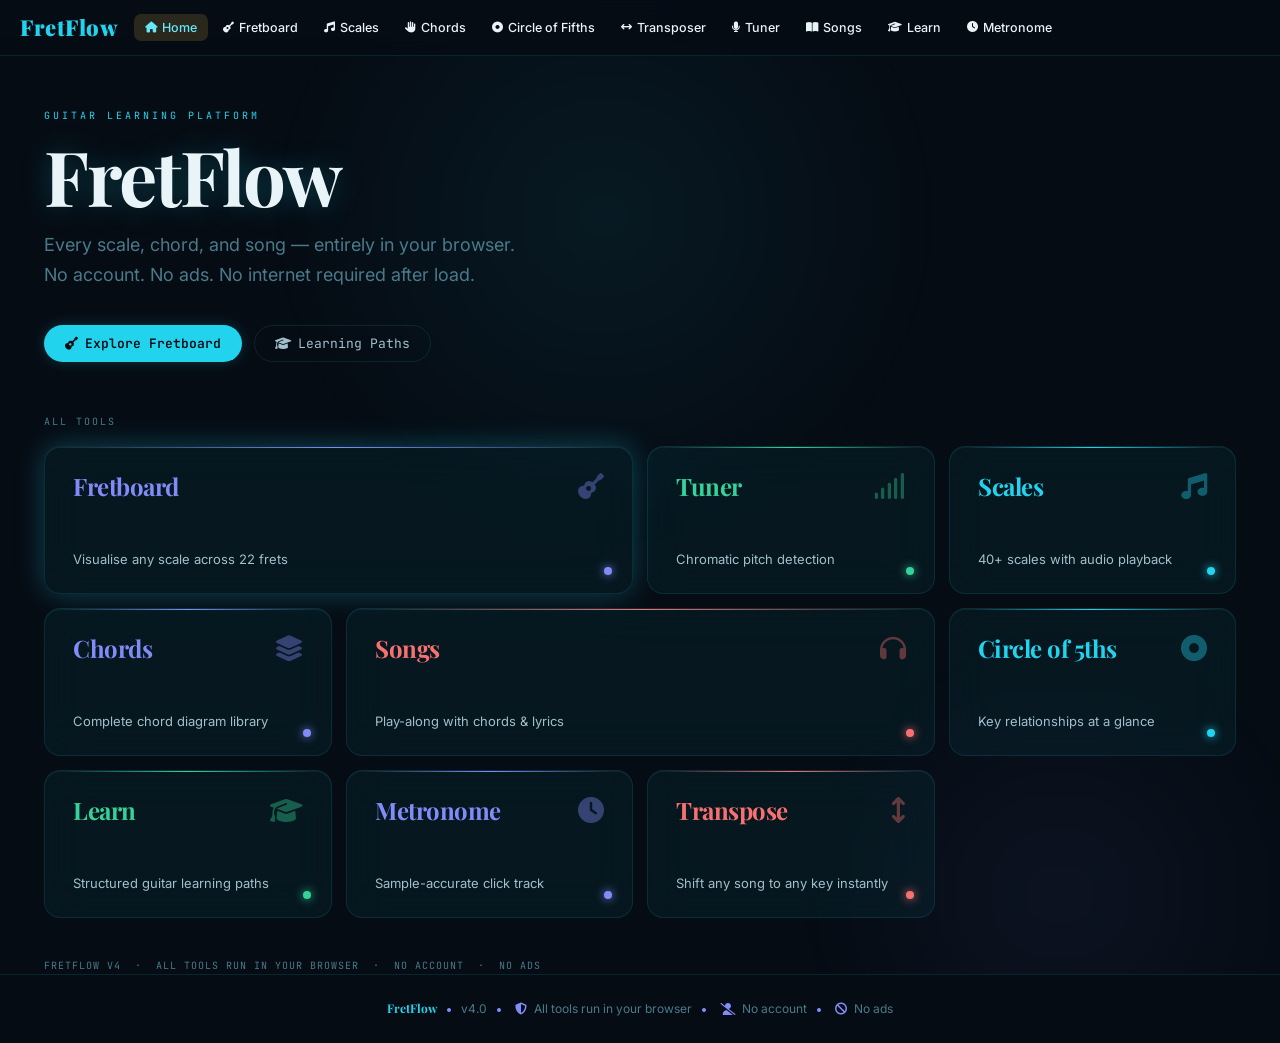
==== commit 6b63bbc4: "Fix four audio/storage bugs found in code review - Guard JSON.parse of localStorage 'ff4_done' so co" ====
--- a/fretflow.html
+++ b/fretflow.html
@@ -2126,7 +2126,12 @@
 let mBeat        = 0;
 let mSig         = 4;
 let mOn          = false;
-let done         = JSON.parse(localStorage.getItem('ff4_done') || '{}');
+let done;
+try {
+  done = JSON.parse(localStorage.getItem('ff4_done') || '{}');
+} catch {
+  done = {};
+}
 
 /* ─── CONSTANTS ──────────────────────────────────────────────────────────── */
 const NOTES          = ['C','C#','D','D#','E','F','F#','G','G#','A','A#','B'];
@@ -2175,9 +2180,19 @@
 
 /* ─── AUDIO ENGINE ───────────────────────────────────────────────────────── */
 let AudioCtx = null;
+
+// Tracks setTimeout ids for any in-flight note sequence (hearScale, hearCOFScale,
+// arpeggiate) so re-triggering cancels the previous run instead of overlapping it.
+let pendingNoteTimeouts = [];
+function scheduleNoteSequence(items, fn) {
+  pendingNoteTimeouts.forEach(clearTimeout);
+  pendingNoteTimeouts = items.map((item, i) =>
+    setTimeout(() => fn(item, i), item.delay)
+  );
+}
 function getAC() {
   if (!AudioCtx) AudioCtx = new (window.AudioContext || window.webkitAudioContext)();
-  if (AudioCtx.state === 'suspended') AudioCtx.resume();
+  if (AudioCtx.state === 'suspended') AudioCtx.resume().catch(() => {});
   return AudioCtx;
 }
 
@@ -2822,6 +2837,7 @@
 let pendulumAngle  = 0;      // current angle (degrees)
 let pendulumTarget = 32;     // swings ±32°
 let tapTimes       = [];     // for tap tempo
+let metroVisualTimeouts = []; // pending visual-beat setTimeout ids, cleared on stop
 
 // ─── AudioContext scheduler ───────────────────────────────────────────────
 function metroSchedule() {
@@ -2848,7 +2864,8 @@
 
   // Schedule visual update at the moment the click fires
   const delay = Math.max(0, (time - ac.currentTime) * 1000);
-  setTimeout(() => metroVisualBeat(beat), delay);
+  const tid = setTimeout(() => metroVisualBeat(beat), delay);
+  metroVisualTimeouts.push(tid);
 }
 
 function metroAdvanceBeat() {
@@ -2913,6 +2930,8 @@
   mOn = false;
   if (metroSchedId) { clearInterval(metroSchedId); metroSchedId = null; }
   if (metroRafId)   { cancelAnimationFrame(metroRafId); metroRafId = null; }
+  metroVisualTimeouts.forEach(clearTimeout);
+  metroVisualTimeouts = [];
 
   // Reset pendulum to centre
   pendulumTarget = 0; pendulumAngle = 0;
@@ -3293,10 +3312,12 @@
 
 function arpeggiate(frets) {
   // Strum from low E to high E with a long ring-out.
-  frets.forEach((f, i) => {
-    if (f < 0) return;
+  const items = frets
+    .map((f, i) => ({ f, i, delay: i * 32 }))
+    .filter(item => item.f >= 0);
+  scheduleNoteSequence(items, ({ f, i }) => {
     const velocity = 0.42 + (5 - i) * 0.02;
-    setTimeout(() => playNote(OPEN_STRINGS[i] + f, 4.8, velocity), i * 32);
+    playNote(OPEN_STRINGS[i] + f, 4.8, velocity);
   });
 }
 
@@ -3476,9 +3497,8 @@
   const rootIdx = NOTES.indexOf(keyName.replace(/b$/, '').replace(/#$/, ''));
   if (rootIdx < 0) return;
   const intervals = [0,2,4,5,7,9,11,12];
-  intervals.forEach((iv, i) => {
-    setTimeout(() => playNote(60 + rootIdx + iv, 0.7), i * 360);
-  });
+  const items = intervals.map((iv, i) => ({ iv, delay: i * 360 }));
+  scheduleNoteSequence(items, ({ iv }) => playNote(60 + rootIdx + iv, 0.7));
 }
 
 function arpeggiateByName(chordName) {
@@ -4702,9 +4722,8 @@
   const s = SCALES[key];
   const rootMidi = 60; // C4
   const allIntervals = [...s.i, 12]; // play scale + octave
-  allIntervals.forEach((iv, idx) => {
-    setTimeout(() => playNote(rootMidi + iv, 0.7), idx * 380);
-  });
+  const items = allIntervals.map((iv, idx) => ({ iv, delay: idx * 380 }));
+  scheduleNoteSequence(items, ({ iv }) => playNote(rootMidi + iv, 0.7));
 }
 
 function viewScaleOnFretboard(key) {
